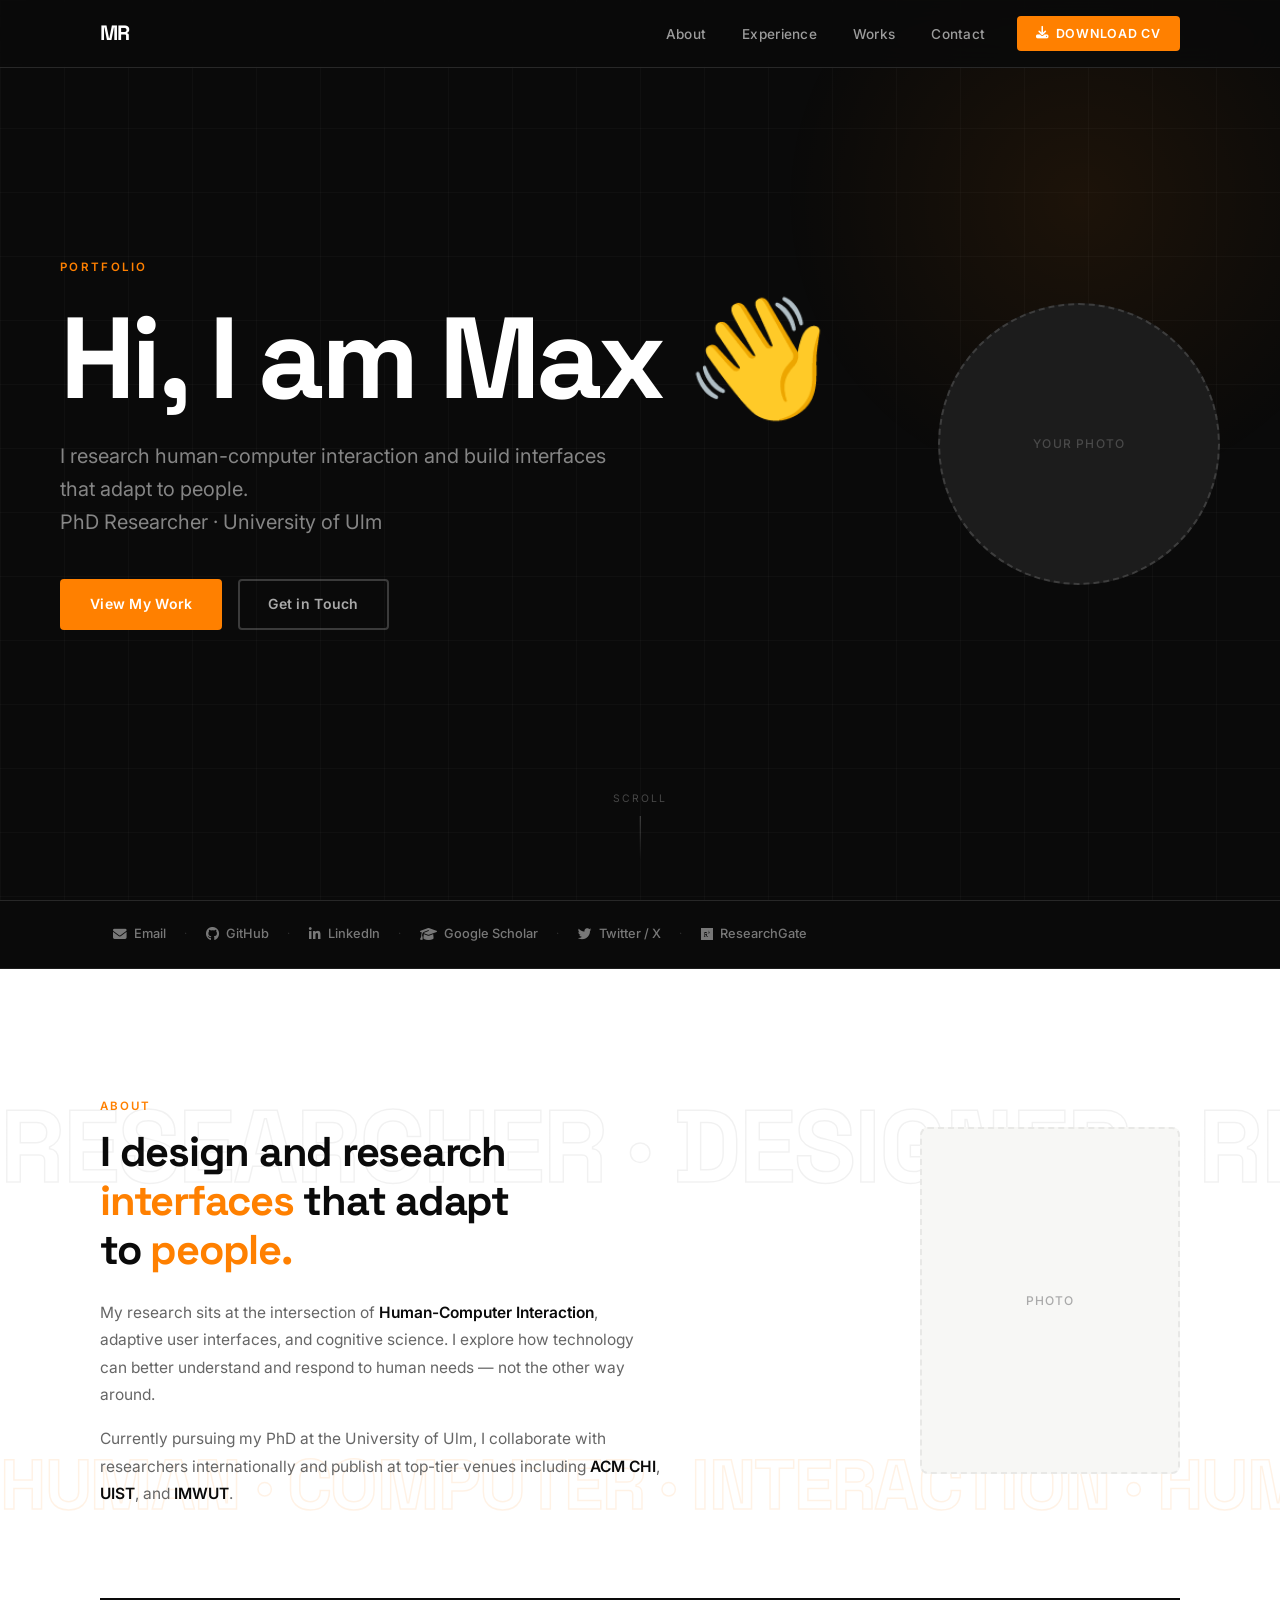
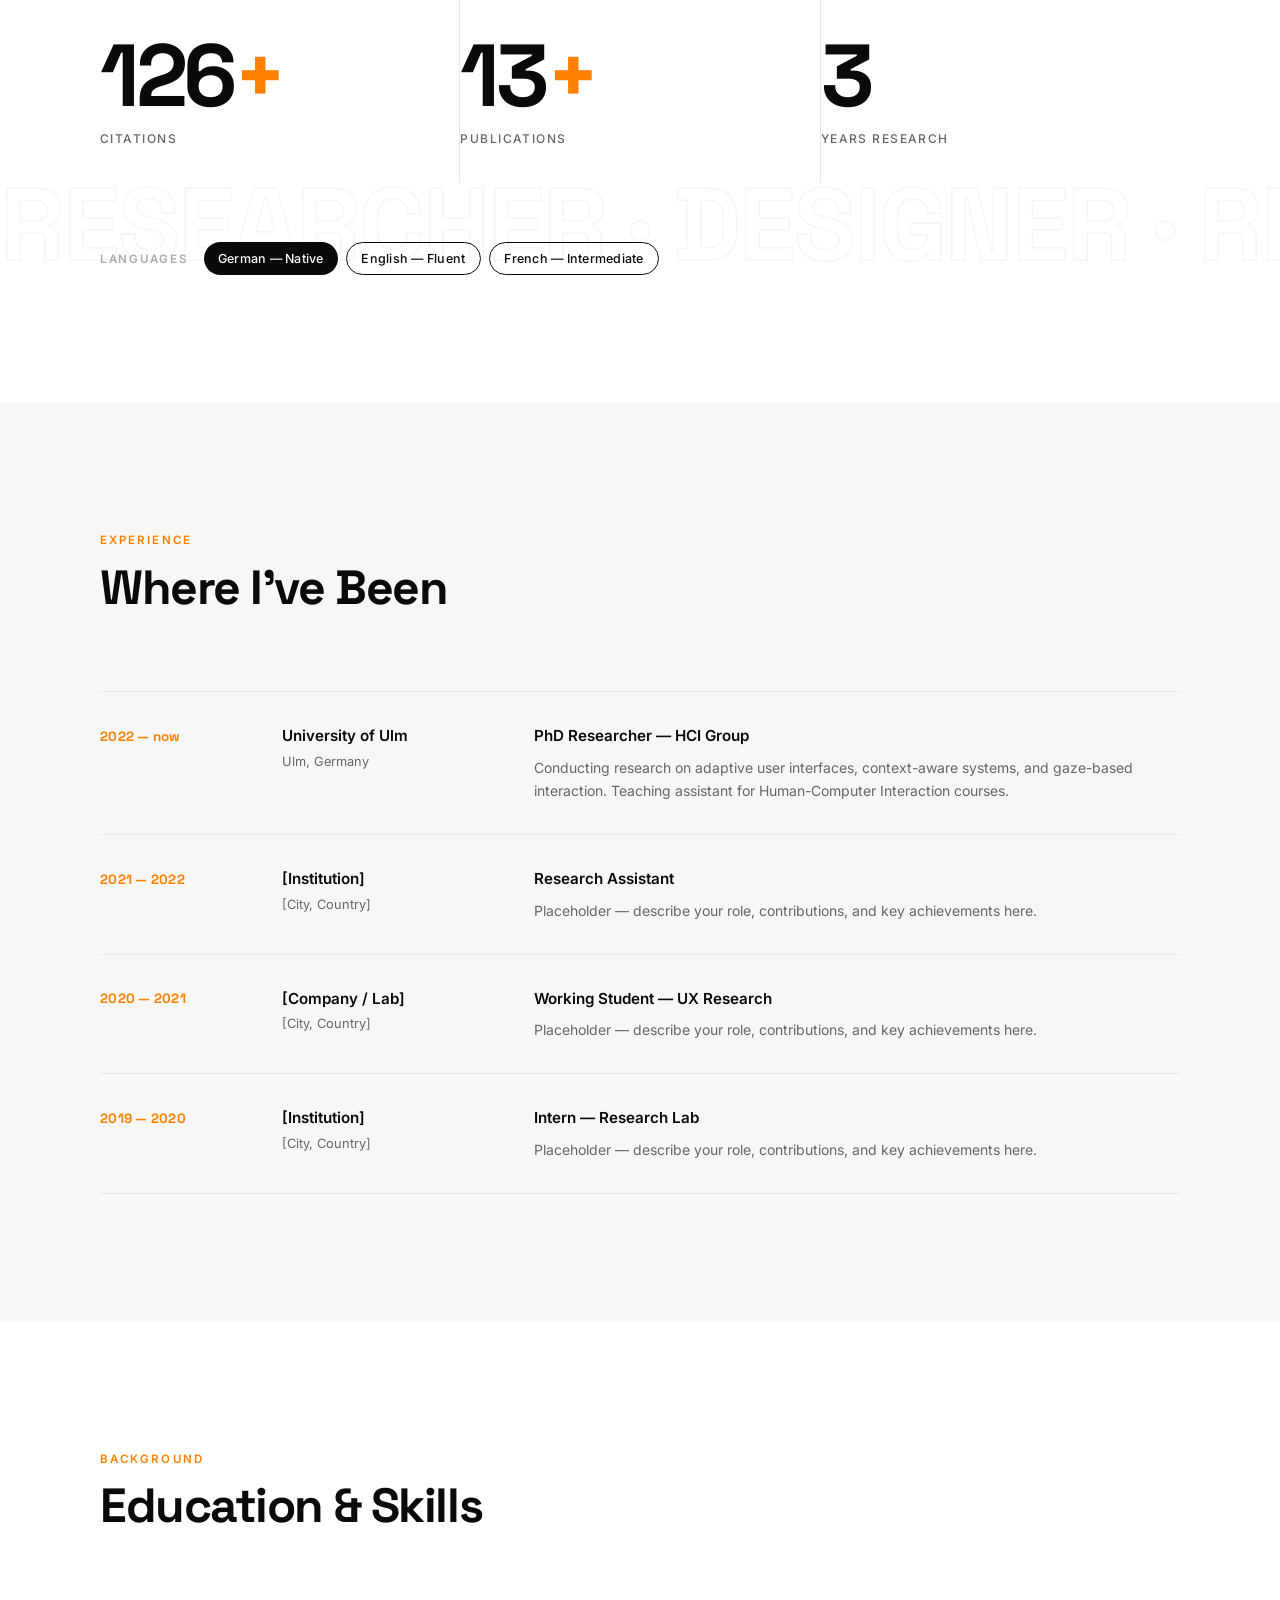
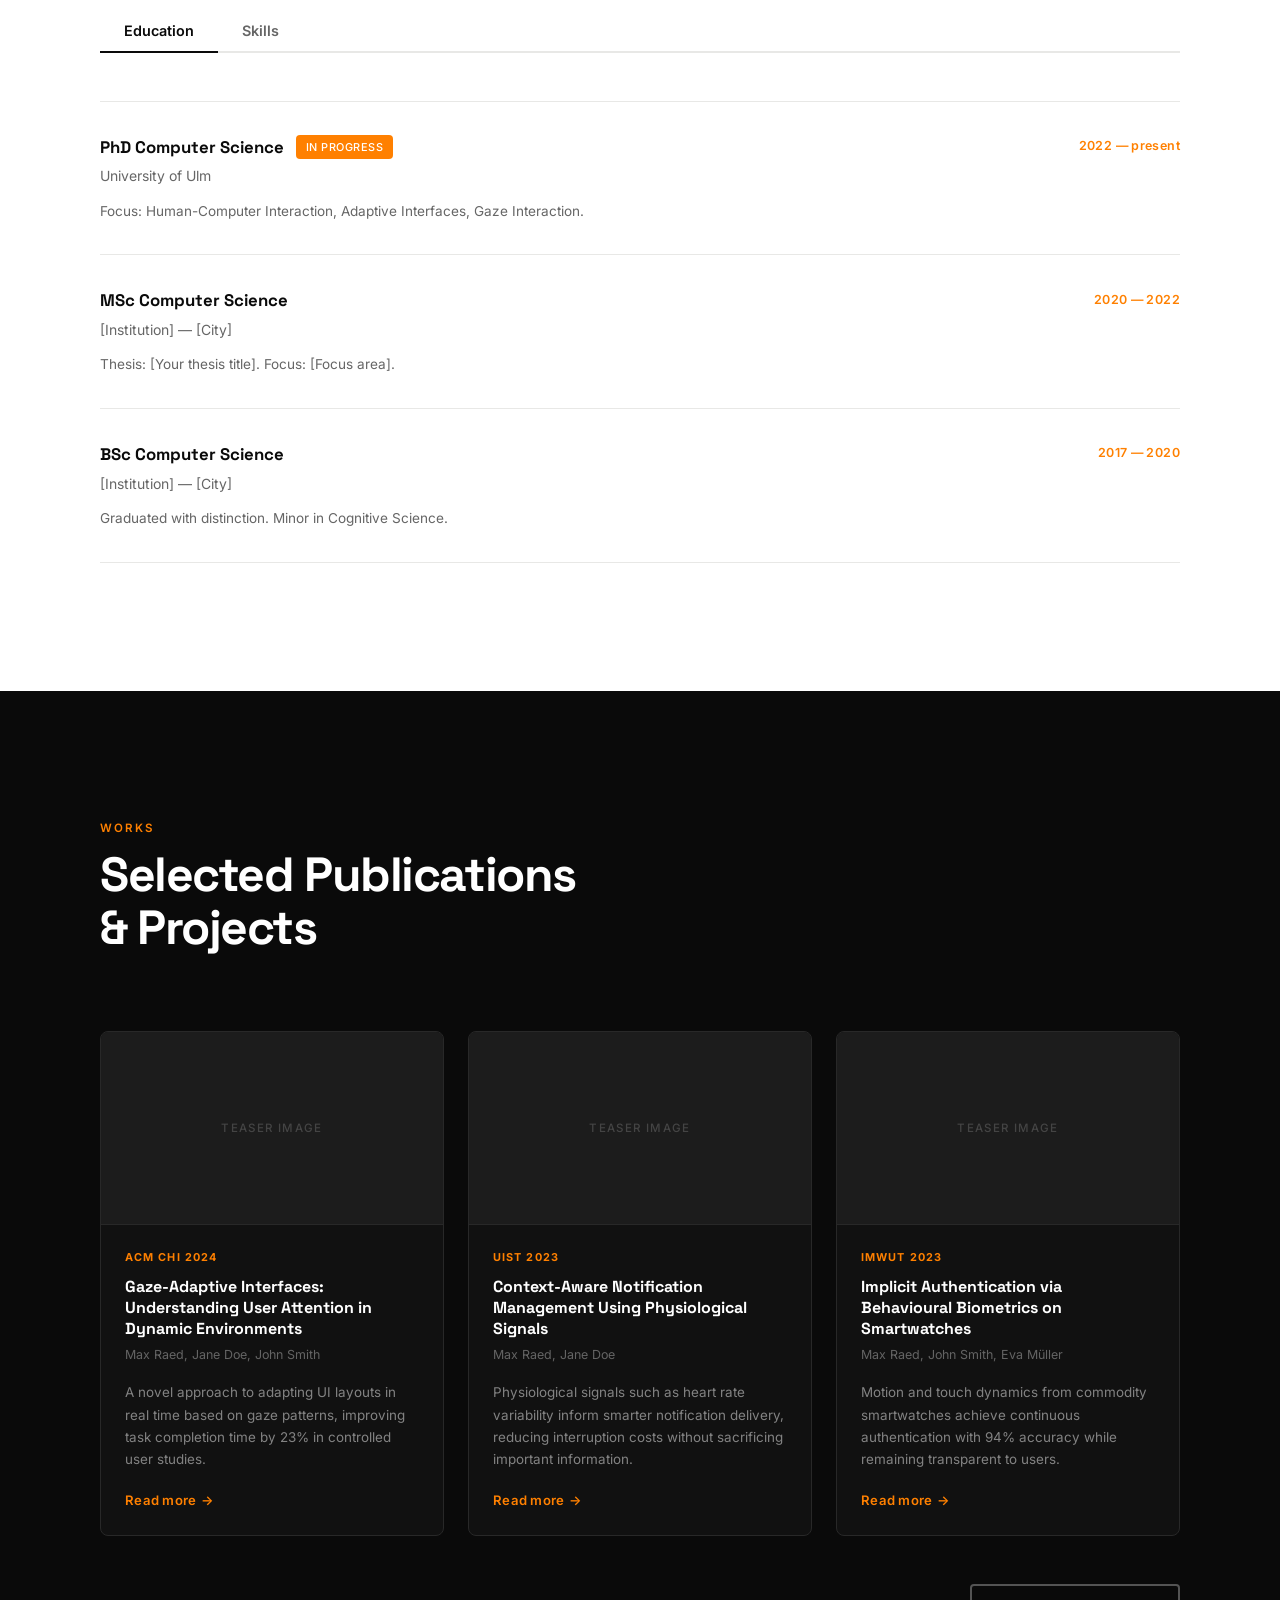
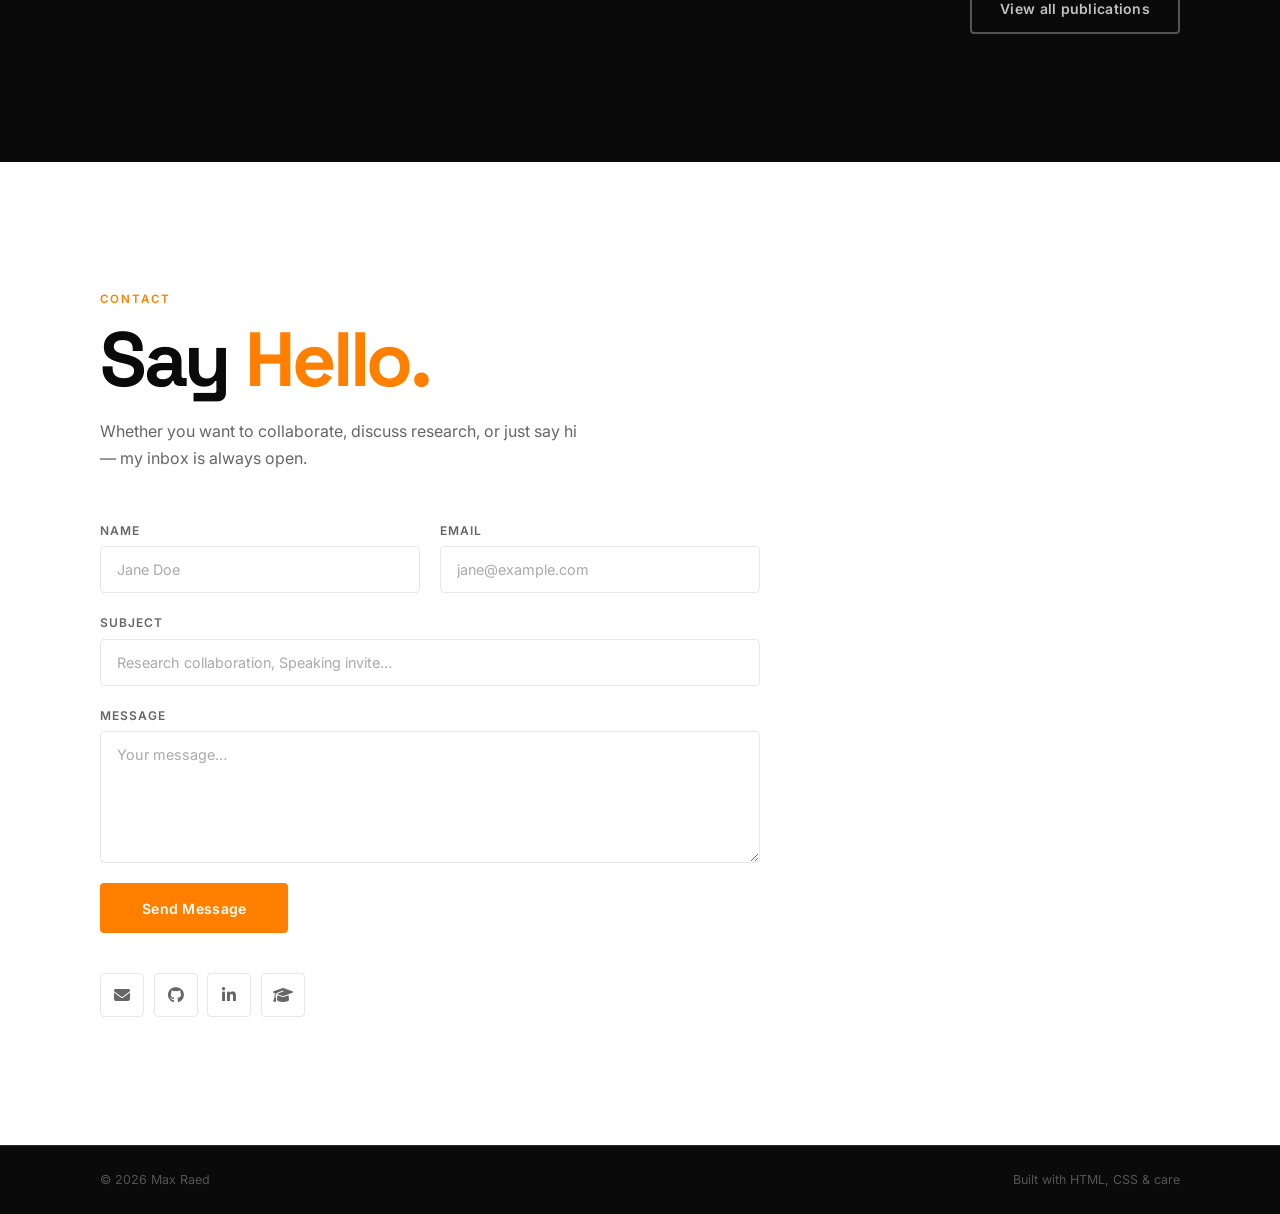
==== index.html @ b7e99b0f "Added images" ====
<!DOCTYPE html>
<html lang="en">
<head>
  <meta charset="UTF-8" />
  <meta name="viewport" content="width=device-width, initial-scale=1.0" />
  <meta name="description" content="Max Raed — HCI Researcher at the University of Ulm. Portfolio of publications, projects, and contact." />
  <title>Max Raed — Researcher</title>

  <link rel="preconnect" href="https://fonts.googleapis.com" />
  <link rel="preconnect" href="https://fonts.gstatic.com" crossorigin />
  <link href="https://fonts.googleapis.com/css2?family=Inter:wght@300;400;500;600&family=Space+Grotesk:wght@400;500;600;700;800&display=swap" rel="stylesheet" />
  <link rel="stylesheet" href="https://cdnjs.cloudflare.com/ajax/libs/font-awesome/6.5.0/css/all.min.css" />
  <link rel="stylesheet" href="assets/css/style.css" />
</head>
<body>

  <!-- ═══════════════════════════ NAV ═══════════════════════════ -->
  <header class="nav-header">
    <nav class="nav-inner">
      <a href="#hero" class="nav-logo">MR</a>
      <ul class="nav-links">
        <li><a href="#about">About</a></li>
        <li><a href="#experience">Experience</a></li>
        <li><a href="#works">Works</a></li>
        <li><a href="#contact">Contact</a></li>
      </ul>
      <a href="cv.pdf" download class="btn-cv">
        <i class="fas fa-download"></i> Download CV
      </a>
      <button class="nav-toggle" aria-label="Toggle navigation" aria-expanded="false">
        <span></span><span></span><span></span>
      </button>
    </nav>
  </header>

  <main>

    <!-- ═══════════════════════════ HERO ══════════════════════════ -->
    <section id="hero" class="section-hero">
      <div class="hero-inner">
        <div class="hero-text">
          <span class="hero-eyebrow">Portfolio</span>
          <h1 class="hero-title">
            Hi, I am Max
            <span class="wave" aria-hidden="true">👋</span>
          </h1>
          <p class="hero-sub">
            I research human-computer interaction and build interfaces that adapt to people.<br>
            PhD Researcher · University of Ulm
          </p>
          <div class="hero-cta">
            <a href="#works" class="btn-primary">View My Work</a>
            <a href="#contact" class="btn-ghost">Get in Touch</a>
          </div>
        </div>

        <div class="hero-photo-wrap">
          <!--
            ADD YOUR PHOTO:
            Replace the div below with:
            <img src="../assets/images/photo.jpg" alt="Max Raed" class="hero-photo" />
            Recommended: square crop, min 600×600 px
          -->
          <div class="hero-photo-placeholder">
            <span>Your Photo</span>
          </div>
        </div>
      </div>
      <div class="scroll-hint" aria-hidden="true">
        <span>Scroll</span>
        <div class="scroll-line"></div>
      </div>
    </section>

    <!-- ══════════════════════ SOCIALS STRIP ══════════════════════ -->
    <div class="socials-strip">
      <div class="strip-inner">
        <a href="mailto:hci.uniulm@gmail.com" class="social-link">
          <i class="fas fa-envelope"></i><span>Email</span>
        </a>
        <span class="strip-sep" aria-hidden="true">·</span>
        <a href="https://github.com/Max-R" target="_blank" rel="noopener" class="social-link">
          <i class="fab fa-github"></i><span>GitHub</span>
        </a>
        <span class="strip-sep" aria-hidden="true">·</span>
        <a href="#" target="_blank" rel="noopener" class="social-link">
          <i class="fab fa-linkedin-in"></i><span>LinkedIn</span>
        </a>
        <span class="strip-sep" aria-hidden="true">·</span>
        <a href="#" target="_blank" rel="noopener" class="social-link">
          <i class="fas fa-graduation-cap"></i><span>Google Scholar</span>
        </a>
        <span class="strip-sep" aria-hidden="true">·</span>
        <a href="#" target="_blank" rel="noopener" class="social-link">
          <i class="fab fa-twitter"></i><span>Twitter / X</span>
        </a>
        <span class="strip-sep" aria-hidden="true">·</span>
        <a href="#" target="_blank" rel="noopener" class="social-link">
          <i class="fab fa-researchgate"></i><span>ResearchGate</span>
        </a>
      </div>
    </div>

    <!-- ══════════════════════════ ABOUT ══════════════════════════ -->
    <section id="about" class="section-about">

      <!-- decorative scrolling text rows (aria-hidden) -->
      <div class="about-typo-bg" aria-hidden="true">
        <div class="typo-row typo-row--1">RESEARCHER&nbsp;·&nbsp;DESIGNER&nbsp;·&nbsp;RESEARCHER&nbsp;·&nbsp;DESIGNER&nbsp;·&nbsp;RESEARCHER&nbsp;·&nbsp;DESIGNER&nbsp;·&nbsp;RESEARCHER&nbsp;·&nbsp;DESIGNER&nbsp;·&nbsp;RESEARCHER&nbsp;·&nbsp;DESIGNER&nbsp;·&nbsp;RESEARCHER&nbsp;·&nbsp;DESIGNER&nbsp;·&nbsp;</div>
        <div class="typo-row typo-row--2">HUMAN&nbsp;·&nbsp;COMPUTER&nbsp;·&nbsp;INTERACTION&nbsp;·&nbsp;HUMAN&nbsp;·&nbsp;COMPUTER&nbsp;·&nbsp;INTERACTION&nbsp;·&nbsp;HUMAN&nbsp;·&nbsp;COMPUTER&nbsp;·&nbsp;INTERACTION&nbsp;·&nbsp;HUMAN&nbsp;·&nbsp;COMPUTER&nbsp;·&nbsp;INTERACTION&nbsp;·&nbsp;</div>
        <div class="typo-row typo-row--3">RESEARCHER&nbsp;·&nbsp;DESIGNER&nbsp;·&nbsp;RESEARCHER&nbsp;·&nbsp;DESIGNER&nbsp;·&nbsp;RESEARCHER&nbsp;·&nbsp;DESIGNER&nbsp;·&nbsp;RESEARCHER&nbsp;·&nbsp;DESIGNER&nbsp;·&nbsp;RESEARCHER&nbsp;·&nbsp;DESIGNER&nbsp;·&nbsp;RESEARCHER&nbsp;·&nbsp;DESIGNER&nbsp;·&nbsp;</div>
      </div>

      <div class="section-inner about-content">
        <div class="section-label">About</div>

        <div class="about-grid">
          <div class="about-text">
            <h2 class="about-headline">
              I design and research<br>
              <em class="accent">interfaces</em> that adapt<br>to <em class="accent">people.</em>
            </h2>
            <p>
              My research sits at the intersection of <strong>Human-Computer Interaction</strong>,
              adaptive user interfaces, and cognitive science. I explore how technology can better
              understand and respond to human needs — not the other way around.
            </p>
            <p>
              Currently pursuing my PhD at the University of Ulm, I collaborate with researchers
              internationally and publish at top-tier venues including
              <strong>ACM CHI</strong>, <strong>UIST</strong>, and <strong>IMWUT</strong>.
            </p>
          </div>
          <div class="about-aside">
            <div class="photo-placeholder">
              <span>Photo</span>
            </div>
          </div>
        </div>

        <!-- ── Stats ── -->
        <div class="stats-row">
          <div class="stat-item">
            <span class="stat-number" data-count="127" data-suffix="+">
              <span class="counter-val">0</span><span class="stat-suffix">+</span>
            </span>
            <span class="stat-label">Citations</span>
          </div>
          <div class="stat-item">
            <span class="stat-number" data-count="14" data-suffix="+">
              <span class="counter-val">0</span><span class="stat-suffix">+</span>
            </span>
            <span class="stat-label">Publications</span>
          </div>
          <div class="stat-item">
            <span class="stat-number" data-count="4">
              <span class="counter-val">0</span>
            </span>
            <span class="stat-label">Years Research</span>
          </div>
        </div>

        <!-- ── Languages ── -->
        <div class="languages-row">
          <span class="lang-label">Languages</span>
          <div class="lang-badges">
            <span class="badge badge--solid">German — Native</span>
            <span class="badge badge--outline">English — Fluent</span>
            <span class="badge badge--outline">French — Intermediate</span>
            <!-- Add more: copy a badge span and adjust text -->
          </div>
        </div>

      </div>
    </section>

    <!-- ══════════════════════ EXPERIENCE ══════════════════════════ -->
    <section id="experience" class="section-experience">
      <div class="section-inner">
        <div class="section-label">Experience</div>
        <h2 class="section-title">Where I've Been</h2>

        <div class="exp-list">

          <div class="exp-item">
            <div class="exp-year">2022 — now</div>
            <div class="exp-place">
              <strong>University of Ulm</strong>
              <span>Ulm, Germany</span>
            </div>
            <div class="exp-desc">
              <span class="exp-role">PhD Researcher — HCI Group</span>
              <p>Conducting research on adaptive user interfaces, context-aware systems, and
                 gaze-based interaction. Teaching assistant for Human-Computer Interaction courses.</p>
            </div>
          </div>

          <div class="exp-item">
            <div class="exp-year">2021 — 2022</div>
            <div class="exp-place">
              <strong>[Institution]</strong>
              <span>[City, Country]</span>
            </div>
            <div class="exp-desc">
              <span class="exp-role">Research Assistant</span>
              <p>Placeholder — describe your role, contributions, and key achievements here.</p>
            </div>
          </div>

          <div class="exp-item">
            <div class="exp-year">2020 — 2021</div>
            <div class="exp-place">
              <strong>[Company / Lab]</strong>
              <span>[City, Country]</span>
            </div>
            <div class="exp-desc">
              <span class="exp-role">Working Student — UX Research</span>
              <p>Placeholder — describe your role, contributions, and key achievements here.</p>
            </div>
          </div>

          <div class="exp-item">
            <div class="exp-year">2019 — 2020</div>
            <div class="exp-place">
              <strong>[Institution]</strong>
              <span>[City, Country]</span>
            </div>
            <div class="exp-desc">
              <span class="exp-role">Intern — Research Lab</span>
              <p>Placeholder — describe your role, contributions, and key achievements here.</p>
            </div>
          </div>

        </div>
      </div>
    </section>

    <!-- ══════════════════ EDUCATION & SKILLS ══════════════════════ -->
    <section id="education" class="section-edu-skills">
      <div class="section-inner">
        <div class="section-label">Background</div>
        <h2 class="section-title">Education &amp; Skills</h2>

        <div class="tabs">
          <button class="tab-btn active" data-tab="tab-education">Education</button>
          <button class="tab-btn" data-tab="tab-skills">Skills</button>
        </div>

        <!-- Education panel -->
        <div class="tab-panel active" id="tab-education">
          <div class="edu-list">

            <div class="edu-item">
              <div class="edu-degree">
                <span class="edu-title">PhD Computer Science</span>
                <span class="badge badge--accent">In Progress</span>
              </div>
              <div class="edu-inst">University of Ulm</div>
              <div class="edu-year">2022 — present</div>
              <p class="edu-desc">Focus: Human-Computer Interaction, Adaptive Interfaces, Gaze Interaction.</p>
            </div>

            <div class="edu-item">
              <div class="edu-degree">
                <span class="edu-title">MSc Computer Science</span>
              </div>
              <div class="edu-inst">[Institution] — [City]</div>
              <div class="edu-year">2020 — 2022</div>
              <p class="edu-desc">Thesis: [Your thesis title]. Focus: [Focus area].</p>
            </div>

            <div class="edu-item">
              <div class="edu-degree">
                <span class="edu-title">BSc Computer Science</span>
              </div>
              <div class="edu-inst">[Institution] — [City]</div>
              <div class="edu-year">2017 — 2020</div>
              <p class="edu-desc">Graduated with distinction. Minor in Cognitive Science.</p>
            </div>

          </div>
        </div>

        <!-- Skills panel -->
        <div class="tab-panel" id="tab-skills">
          <div class="skills-grid">

            <div class="skill-group">
              <h4 class="skill-group-title">Research Methods</h4>
              <div class="skill-tags">
                <span class="skill-tag">User Studies</span>
                <span class="skill-tag">Eye Tracking</span>
                <span class="skill-tag">Think-Aloud</span>
                <span class="skill-tag">Formative Studies</span>
                <span class="skill-tag">Statistical Analysis</span>
                <span class="skill-tag">Prototyping</span>
              </div>
            </div>

            <div class="skill-group">
              <h4 class="skill-group-title">Programming</h4>
              <div class="skill-tags">
                <span class="skill-tag">Python</span>
                <span class="skill-tag">JavaScript</span>
                <span class="skill-tag">R</span>
                <span class="skill-tag">Swift</span>
                <span class="skill-tag">LaTeX</span>
                <span class="skill-tag">HTML / CSS</span>
              </div>
            </div>

            <div class="skill-group">
              <h4 class="skill-group-title">Design</h4>
              <div class="skill-tags">
                <span class="skill-tag">Figma</span>
                <span class="skill-tag">Adobe Illustrator</span>
                <span class="skill-tag">Wireframing</span>
                <span class="skill-tag">Design Systems</span>
              </div>
            </div>

            <div class="skill-group">
              <h4 class="skill-group-title">Tools</h4>
              <div class="skill-tags">
                <span class="skill-tag">git</span>
                <span class="skill-tag">SPSS</span>
                <span class="skill-tag">Overleaf</span>
                <span class="skill-tag">Tobii Studio</span>
                <span class="skill-tag">VS Code</span>
              </div>
            </div>

          </div>
        </div>

      </div>
    </section>

    <!-- ════════════════════════ WORKS ════════════════════════════ -->
    <!--
      HOW TO ADD A NEW PAPER / PROJECT:
        1. Copy works/template.html  →  works/your-paper-slug.html
        2. Fill in all the [placeholder] fields in the new file
        3. Copy the <article class="work-card"> block below
        4. Update href, work-tag, work-title, work-subtitle, work-excerpt
        5. Replace the image placeholder with a real <img> when ready
    -->
    <section id="works" class="section-works">
      <div class="section-inner">
        <div class="section-label section-label--light">Works</div>
        <h2 class="section-title section-title--light">
          Selected Publications<br>&amp; Projects
        </h2>

        <div class="works-grid">

          <!-- ── Work card 1 ── -->
          <article class="work-card">
            <a href="works/example-paper.html" class="work-img-wrap" tabindex="-1" aria-hidden="true">
              <div class="work-img-placeholder">Teaser Image</div>
            </a>
            <div class="work-card-body">
              <span class="work-tag">ACM CHI 2024</span>
              <h3 class="work-title">
                <a href="works/example-paper.html">Gaze-Adaptive Interfaces: Understanding User Attention in Dynamic Environments</a>
              </h3>
              <h4 class="work-subtitle">Max Raed, Jane Doe, John Smith</h4>
              <p class="work-excerpt">
                A novel approach to adapting UI layouts in real time based on gaze patterns,
                improving task completion time by 23% in controlled user studies.
              </p>
              <a href="works/example-paper.html" class="work-read-more">Read more <span aria-hidden="true">→</span></a>
            </div>
          </article>

          <!-- ── Work card 2 ── -->
          <article class="work-card">
            <a href="#" class="work-img-wrap" tabindex="-1" aria-hidden="true">
              <div class="work-img-placeholder">Teaser Image</div>
            </a>
            <div class="work-card-body">
              <span class="work-tag">UIST 2023</span>
              <h3 class="work-title">
                <a href="#">Context-Aware Notification Management Using Physiological Signals</a>
              </h3>
              <h4 class="work-subtitle">Max Raed, Jane Doe</h4>
              <p class="work-excerpt">
                Physiological signals such as heart rate variability inform smarter notification
                delivery, reducing interruption costs without sacrificing important information.
              </p>
              <a href="#" class="work-read-more">Read more <span aria-hidden="true">→</span></a>
            </div>
          </article>

          <!-- ── Work card 3 ── -->
          <article class="work-card">
            <a href="#" class="work-img-wrap" tabindex="-1" aria-hidden="true">
              <div class="work-img-placeholder">Teaser Image</div>
            </a>
            <div class="work-card-body">
              <span class="work-tag">IMWUT 2023</span>
              <h3 class="work-title">
                <a href="#">Implicit Authentication via Behavioural Biometrics on Smartwatches</a>
              </h3>
              <h4 class="work-subtitle">Max Raed, John Smith, Eva Müller</h4>
              <p class="work-excerpt">
                Motion and touch dynamics from commodity smartwatches achieve continuous
                authentication with 94% accuracy while remaining transparent to users.
              </p>
              <a href="#" class="work-read-more">Read more <span aria-hidden="true">→</span></a>
            </div>
          </article>

        </div>

        <div class="works-footer">
          <a href="#" class="btn-ghost btn-ghost--light">View all publications</a>
        </div>
      </div>
    </section>

    <!-- ════════════════════════ CONTACT ══════════════════════════ -->
    <section id="contact" class="section-contact">
      <div class="section-inner">
        <div class="section-label">Contact</div>
        <h2 class="section-title contact-title">
          Say <em class="accent">Hello.</em>
        </h2>
        <p class="contact-intro">
          Whether you want to collaborate, discuss research, or just say hi —
          my inbox is always open.
        </p>

        <!--
          FORMSPREE SETUP (free, works with GitHub Pages):
            1. Go to https://formspree.io and sign up for free
            2. Click "New Form" and enter your email: hci.uniulm@gmail.com
            3. Copy your form ID (looks like: xpzgkwqr)
            4. Replace YOUR_FORM_ID below with your actual ID
        -->
        <form
          class="contact-form"
          action="https://formspree.io/f/YOUR_FORM_ID"
          method="POST"
        >
          <div class="form-row form-row--2">
            <div class="form-group">
              <label for="name">Name</label>
              <input type="text" id="name" name="name" placeholder="Jane Doe" required />
            </div>
            <div class="form-group">
              <label for="email">Email</label>
              <input type="email" id="email" name="email" placeholder="jane@example.com" required />
            </div>
          </div>
          <div class="form-group">
            <label for="subject">Subject</label>
            <input type="text" id="subject" name="subject" placeholder="Research collaboration, Speaking invite…" required />
          </div>
          <div class="form-group">
            <label for="message">Message</label>
            <textarea id="message" name="message" rows="6" placeholder="Your message…" required></textarea>
          </div>
          <button type="submit" class="btn-primary btn-submit">Send Message</button>
          <div class="form-success" id="form-success" hidden>
            ✓ Message sent — I'll get back to you soon!
          </div>
        </form>

        <div class="contact-socials">
          <a href="mailto:hci.uniulm@gmail.com" class="contact-social-link" title="Email">
            <i class="fas fa-envelope"></i>
          </a>
          <a href="https://github.com/Max-R" target="_blank" rel="noopener" class="contact-social-link" title="GitHub">
            <i class="fab fa-github"></i>
          </a>
          <a href="#" target="_blank" rel="noopener" class="contact-social-link" title="LinkedIn">
            <i class="fab fa-linkedin-in"></i>
          </a>
          <a href="#" target="_blank" rel="noopener" class="contact-social-link" title="Google Scholar">
            <i class="fas fa-graduation-cap"></i>
          </a>
        </div>

      </div>
    </section>

  </main>

  <footer class="site-footer">
    <div class="footer-inner">
      <span>© 2026 Max Raed</span>
      <span>Built with HTML, CSS &amp; care</span>
    </div>
  </footer>

  <script src="assets/js/main.js"></script>
</body>
</html>
---- assets/css/style.css ----
/* ═══════════════════════════════════════════════════════
   PORTFOLIO — MAX RAED
   ═══════════════════════════════════════════════════════ */

/* ── Custom Properties ── */
:root {
  --bg:          #FFFFFF;
  --bg-alt:      #F7F7F5;
  --bg-dark:     #0A0A0A;
  --text:        #0A0A0A;
  --text-muted:  #666666;
  --text-light:  #AAAAAA;
  --accent:      #FF8000;
  --accent-dark: #CC6600;
  --border:      #E8E8E6;
  --border-dark: #282828;

  --font-display: 'Space Grotesk', sans-serif;
  --font-body:    'Inter', sans-serif;

  --nav-h:        68px;
  --section-pad:  clamp(80px, 10vw, 140px);
  --inner-max:    1200px;
  --inner-pad:    clamp(20px, 5vw, 60px);
  --radius:       4px;
  --trans:        0.22s ease;
}

/* ── Reset ── */
*, *::before, *::after { box-sizing: border-box; margin: 0; padding: 0; }
html  { scroll-behavior: smooth; font-size: 16px; }
body  { font-family: var(--font-body); color: var(--text); background: var(--bg); line-height: 1.6; overflow-x: hidden; }
a     { color: inherit; text-decoration: none; }
img   { display: block; max-width: 100%; }
ul    { list-style: none; }
em    { font-style: italic; }
strong { font-weight: 600; }

/* ── Typography Utilities ── */
.accent { color: var(--accent); font-style: normal; }

.section-label {
  font-size: 0.72rem;
  font-weight: 600;
  letter-spacing: 0.18em;
  text-transform: uppercase;
  color: var(--accent);
  margin-bottom: 0.75rem;
}
.section-label--light { color: var(--accent); }

.section-title {
  font-family: var(--font-display);
  font-size: clamp(2rem, 4vw, 3rem);
  font-weight: 700;
  line-height: 1.1;
  letter-spacing: -0.03em;
  margin-bottom: clamp(40px, 6vw, 80px);
}
.section-title--light { color: #fff; }

.section-inner {
  max-width: var(--inner-max);
  margin: 0 auto;
  padding: 0 var(--inner-pad);
}

/* ── Buttons ── */
.btn-primary {
  display: inline-flex; align-items: center; gap: 0.45rem;
  padding: 0.75rem 1.75rem;
  background: var(--accent); color: #fff;
  font-family: var(--font-body); font-weight: 600; font-size: 0.875rem; letter-spacing: 0.02em;
  border: 2px solid var(--accent); border-radius: var(--radius);
  cursor: pointer; transition: background var(--trans), transform var(--trans);
}
.btn-primary:hover { background: var(--accent-dark); border-color: var(--accent-dark); transform: translateY(-1px); }

.btn-ghost {
  display: inline-flex; align-items: center; gap: 0.45rem;
  padding: 0.75rem 1.75rem;
  background: transparent; color: var(--text);
  font-family: var(--font-body); font-weight: 600; font-size: 0.875rem; letter-spacing: 0.02em;
  border: 2px solid var(--text); border-radius: var(--radius);
  cursor: pointer; transition: background var(--trans), color var(--trans), transform var(--trans);
}
.btn-ghost:hover { background: var(--text); color: var(--bg); transform: translateY(-1px); }

.btn-ghost--light { color: rgba(255,255,255,0.75); border-color: rgba(255,255,255,0.3); }
.btn-ghost--light:hover { background: rgba(255,255,255,0.1); color: #fff; border-color: #fff; }

.btn-cv {
  display: inline-flex; align-items: center; gap: 0.4rem;
  padding: 0.5rem 1.2rem;
  background: var(--accent); color: #fff;
  font-weight: 600; font-size: 0.78rem; letter-spacing: 0.06em; text-transform: uppercase;
  border-radius: var(--radius);
  transition: background var(--trans), transform var(--trans);
  white-space: nowrap;
}
.btn-cv:hover { background: var(--accent-dark); transform: translateY(-1px); }

/* ── Nav ── */
.nav-header {
  position: fixed; top: 0; left: 0; right: 0; z-index: 100;
  height: var(--nav-h);
  background: rgba(10,10,10,0.92);
  backdrop-filter: blur(14px);
  -webkit-backdrop-filter: blur(14px);
  border-bottom: 1px solid var(--border-dark);
}

.nav-inner {
  max-width: var(--inner-max); margin: 0 auto;
  padding: 0 var(--inner-pad); height: 100%;
  display: flex; align-items: center; gap: 2rem;
}

.nav-logo {
  font-family: var(--font-display); font-weight: 800; font-size: 1.3rem;
  color: #fff; letter-spacing: -0.04em; margin-right: auto;
  transition: color var(--trans);
}
.nav-logo:hover { color: var(--accent); }

.nav-links { display: flex; align-items: center; gap: 2.25rem; }

.nav-links a {
  color: rgba(255,255,255,0.6);
  font-size: 0.85rem; font-weight: 500; letter-spacing: 0.02em;
  position: relative; transition: color var(--trans);
}
.nav-links a::after {
  content: ''; position: absolute; bottom: -4px; left: 0;
  width: 0; height: 2px; background: var(--accent);
  transition: width var(--trans);
}
.nav-links a:hover, .nav-links a.active { color: #fff; }
.nav-links a:hover::after, .nav-links a.active::after { width: 100%; }

.nav-toggle {
  display: none; flex-direction: column; gap: 5px;
  background: none; border: none; cursor: pointer; padding: 4px;
}
.nav-toggle span {
  display: block; width: 24px; height: 2px;
  background: #fff; border-radius: 2px;
  transition: transform var(--trans), opacity var(--trans);
}
.nav-toggle.open span:nth-child(1) { transform: translateY(7px) rotate(45deg); }
.nav-toggle.open span:nth-child(2) { opacity: 0; }
.nav-toggle.open span:nth-child(3) { transform: translateY(-7px) rotate(-45deg); }

/* ── HERO ── */
.section-hero {
  min-height: 100vh;
  background: var(--bg-dark);
  display: flex; flex-direction: column; justify-content: center;
  padding: var(--nav-h) var(--inner-pad) 80px;
  position: relative; overflow: hidden;
}
.section-hero::before {
  content: ''; position: absolute; inset: 0;
  background-image:
    linear-gradient(rgba(255,255,255,0.025) 1px, transparent 1px),
    linear-gradient(90deg, rgba(255,255,255,0.025) 1px, transparent 1px);
  background-size: 64px 64px;
  pointer-events: none;
}
/* orange glow blob */
.section-hero::after {
  content: ''; position: absolute;
  width: 600px; height: 600px;
  background: radial-gradient(circle, rgba(255,128,0,0.08) 0%, transparent 70%);
  top: -100px; right: -100px;
  pointer-events: none;
}

.hero-inner {
  max-width: var(--inner-max); width: 100%;
  margin: 0 auto; position: relative; z-index: 1;
  display: grid;
  grid-template-columns: 1fr auto;
  gap: clamp(40px, 6vw, 100px);
  align-items: center;
}

.hero-text { display: flex; flex-direction: column; }

/* Hero photo */
.hero-photo-wrap {
  display: flex; align-items: center; justify-content: center;
  flex-shrink: 0;
}

.hero-photo-placeholder,
.hero-photo {
  width: clamp(200px, 22vw, 340px);
  aspect-ratio: 1 / 1;
  border-radius: 50%;
  object-fit: cover;
}

.hero-photo-placeholder {
  background: #1c1c1c;
  border: 2px dashed rgba(255,255,255,0.15);
  display: flex; align-items: center; justify-content: center;
  color: rgba(255,255,255,0.2);
  font-size: 0.75rem; font-weight: 500; letter-spacing: 0.1em; text-transform: uppercase;
}

.hero-photo {
  box-shadow: 0 0 0 4px rgba(255,128,0,0.35), 0 24px 60px rgba(0,0,0,0.5);
}

.hero-eyebrow {
  display: inline-block;
  font-size: 0.72rem; font-weight: 600; letter-spacing: 0.2em; text-transform: uppercase;
  color: var(--accent); margin-bottom: 1.5rem;
}

.hero-title {
  font-family: var(--font-display);
  font-size: clamp(3.5rem, 9vw, 8rem);
  font-weight: 800; line-height: 1; letter-spacing: -0.04em;
  color: #fff; margin-bottom: 1.5rem;
}

.wave {
  display: inline-block;
  animation: wave-anim 2.5s ease-in-out infinite;
  transform-origin: 70% 70%;
  cursor: default;
}
@keyframes wave-anim {
  0%, 100% { transform: rotate(0deg); }
  10%  { transform: rotate(15deg); }
  20%  { transform: rotate(-8deg); }
  30%  { transform: rotate(15deg); }
  40%  { transform: rotate(-4deg); }
  50%  { transform: rotate(10deg); }
  60%  { transform: rotate(0deg); }
}

.hero-sub {
  font-size: clamp(1rem, 2.5vw, 1.25rem);
  color: rgba(255,255,255,0.5);
  line-height: 1.65; max-width: 560px; margin-bottom: 2.5rem;
}

.hero-cta { display: flex; flex-wrap: wrap; gap: 1rem; }
.hero-cta .btn-ghost {
  color: rgba(255,255,255,0.65);
  border-color: rgba(255,255,255,0.2);
}
.hero-cta .btn-ghost:hover {
  background: rgba(255,255,255,0.07);
  color: #fff; border-color: rgba(255,255,255,0.55);
}

.scroll-hint {
  position: absolute; bottom: 2.5rem; left: 50%;
  transform: translateX(-50%);
  display: flex; flex-direction: column; align-items: center; gap: 0.5rem;
  color: rgba(255,255,255,0.25);
  font-size: 0.65rem; letter-spacing: 0.2em; text-transform: uppercase;
  animation: fadeInUp 1s ease 1.2s both;
}
.scroll-line {
  width: 1px; height: 44px;
  background: linear-gradient(to bottom, rgba(255,255,255,0.25), transparent);
  animation: scrollPulse 2s ease-in-out infinite;
}
@keyframes scrollPulse {
  0%, 100% { opacity: 0.3; }
  50%       { opacity: 1; }
}
@keyframes fadeInUp {
  from { opacity: 0; transform: translateX(-50%) translateY(12px); }
  to   { opacity: 1; transform: translateX(-50%) translateY(0); }
}

/* ── SOCIALS STRIP ── */
.socials-strip {
  background: var(--bg-dark);
  border-top: 1px solid var(--border-dark);
  border-bottom: 1px solid #1e1e1e;
}
.strip-inner {
  max-width: var(--inner-max); margin: 0 auto;
  padding: 1.1rem var(--inner-pad);
  display: flex; flex-wrap: wrap; align-items: center; gap: 0.25rem;
}
.social-link {
  display: flex; align-items: center; gap: 0.45rem;
  color: rgba(255,255,255,0.45);
  font-size: 0.8rem; font-weight: 500;
  padding: 0.35rem 0.8rem; border-radius: var(--radius);
  transition: color var(--trans), background var(--trans);
}
.social-link:hover { color: var(--accent); background: rgba(255,128,0,0.08); }
.social-link i { font-size: 0.85rem; }
.strip-sep {
  color: rgba(255,255,255,0.15);
  font-size: 0.7rem; padding: 0 0.1rem;
  user-select: none;
}

/* ── ABOUT ── */
.section-about {
  padding: var(--section-pad) 0;
  background: var(--bg);
  position: relative; overflow: hidden;
}

.about-typo-bg {
  position: absolute; inset: 0;
  display: flex; flex-direction: column; justify-content: space-around;
  pointer-events: none; user-select: none; overflow: hidden;
}
.typo-row {
  white-space: nowrap;
  font-family: var(--font-display); font-weight: 800;
  font-size: clamp(52px, 8vw, 108px);
  letter-spacing: -0.02em; line-height: 1.1;
  will-change: transform;
}
.typo-row--1 {
  color: transparent;
  -webkit-text-stroke: 1.5px rgba(0,0,0,0.055);
  animation: slide-left 40s linear infinite;
}
.typo-row--2 {
  color: transparent;
  -webkit-text-stroke: 1.5px rgba(255,128,0,0.1);
  font-size: clamp(36px, 5.5vw, 76px);
  animation: slide-right 34s linear infinite;
}
.typo-row--3 {
  color: transparent;
  -webkit-text-stroke: 1.5px rgba(0,0,0,0.04);
  animation: slide-left 50s linear infinite;
}
@keyframes slide-left  { from { transform: translateX(0); } to { transform: translateX(-50%); } }
@keyframes slide-right { from { transform: translateX(-50%); } to { transform: translateX(0); } }

.about-content { position: relative; z-index: 1; }

.about-grid {
  display: grid; grid-template-columns: 1fr 260px;
  gap: clamp(40px, 6vw, 80px); align-items: start;
  margin-bottom: clamp(50px, 8vw, 90px);
}

.about-headline {
  font-family: var(--font-display);
  font-size: clamp(1.7rem, 3.5vw, 2.6rem);
  font-weight: 700; line-height: 1.18; letter-spacing: -0.03em;
  margin-bottom: 1.5rem;
}

.about-text p {
  color: var(--text-muted); font-size: 0.97rem; line-height: 1.78;
  max-width: 560px; margin-bottom: 1rem;
}
.about-text p:last-child { margin-bottom: 0; }
.about-text strong { color: var(--text); }

.photo-placeholder {
  aspect-ratio: 3/4;
  background: var(--bg-alt);
  border: 2px dashed var(--border);
  border-radius: 8px;
  display: flex; align-items: center; justify-content: center;
  color: var(--text-light);
  font-size: 0.75rem; font-weight: 500; letter-spacing: 0.1em; text-transform: uppercase;
}

/* Stats */
.stats-row {
  display: flex; flex-wrap: wrap;
  border-top: 2px solid var(--text);
  margin-bottom: clamp(40px, 6vw, 60px);
}
.stat-item {
  flex: 1; min-width: 130px;
  padding: clamp(20px, 4vw, 32px) clamp(16px, 3vw, 32px) clamp(20px, 4vw, 32px) 0;
  border-right: 1px solid var(--border);
}
.stat-item:last-child { border-right: none; }

.stat-number {
  display: block;
  font-family: var(--font-display);
  font-size: clamp(3rem, 7vw, 5.5rem);
  font-weight: 800; letter-spacing: -0.05em; line-height: 1;
  color: var(--text); margin-bottom: 0.3rem;
}
.stat-suffix { color: var(--accent); }
.stat-label {
  font-size: 0.75rem; font-weight: 500;
  letter-spacing: 0.12em; text-transform: uppercase; color: var(--text-muted);
}

/* Languages */
.languages-row {
  display: flex; align-items: center; flex-wrap: wrap; gap: 0.75rem 1rem;
}
.lang-label {
  font-size: 0.72rem; font-weight: 600;
  letter-spacing: 0.15em; text-transform: uppercase; color: var(--text-light);
}
.lang-badges { display: flex; flex-wrap: wrap; gap: 0.5rem; }

.badge {
  display: inline-flex; align-items: center;
  padding: 0.35rem 0.9rem; border-radius: 999px;
  font-size: 0.78rem; font-weight: 500; letter-spacing: 0.02em;
}
.badge--solid   { background: var(--text); color: var(--bg); }
.badge--outline { background: transparent; color: var(--text); border: 1.5px solid var(--text); }
.badge--ghost   { background: transparent; color: var(--text-light); border: 1.5px dashed var(--border); }
.badge--accent  {
  background: var(--accent); color: #fff;
  font-size: 0.68rem; padding: 0.2rem 0.6rem;
  border-radius: var(--radius); letter-spacing: 0.05em; text-transform: uppercase;
}

/* ── EXPERIENCE ── */
.section-experience {
  padding: var(--section-pad) 0;
  background: var(--bg-alt);
}

.exp-list { display: flex; flex-direction: column; }

.exp-item {
  display: grid;
  grid-template-columns: 150px 220px 1fr;
  gap: 1.5rem 2rem;
  align-items: start;
  padding: 2rem 0;
  border-top: 1px solid var(--border);
  transition: background var(--trans);
}
.exp-item:last-child { border-bottom: 1px solid var(--border); }

.exp-year {
  font-family: var(--font-display);
  font-size: 0.84rem; font-weight: 700;
  color: var(--accent); letter-spacing: 0.02em; padding-top: 0.1rem;
}

.exp-place { display: flex; flex-direction: column; gap: 0.2rem; }
.exp-place strong { font-size: 0.95rem; font-weight: 600; color: var(--text); }
.exp-place span   { font-size: 0.8rem; color: var(--text-muted); }

.exp-desc { display: flex; flex-direction: column; gap: 0.45rem; }
.exp-role { font-weight: 600; font-size: 0.95rem; color: var(--text); }
.exp-desc p { font-size: 0.875rem; color: var(--text-muted); line-height: 1.65; }

/* ── EDUCATION & SKILLS ── */
.section-edu-skills {
  padding: var(--section-pad) 0;
  background: var(--bg);
}

.tabs {
  display: flex; border-bottom: 2px solid var(--border);
  margin-bottom: 3rem;
}
.tab-btn {
  padding: 0.75rem 1.5rem;
  background: none; border: none; border-bottom: 2px solid transparent; margin-bottom: -2px;
  font-family: var(--font-body); font-size: 0.9rem; font-weight: 600;
  color: var(--text-muted); cursor: pointer;
  transition: color var(--trans), border-color var(--trans);
}
.tab-btn:hover { color: var(--text); }
.tab-btn.active { color: var(--text); border-bottom-color: var(--text); }

.tab-panel { display: none; }
.tab-panel.active { display: block; }

/* Education */
.edu-list { display: flex; flex-direction: column; }
.edu-item {
  padding: 2rem 0; border-top: 1px solid var(--border);
  display: grid;
  grid-template-columns: 1fr auto;
  grid-template-areas:
    "degree year"
    "inst   year"
    "desc   desc";
  gap: 0.3rem 2rem; align-items: start;
}
.edu-item:last-child { border-bottom: 1px solid var(--border); }

.edu-degree { grid-area: degree; display: flex; align-items: center; gap: 0.75rem; }
.edu-title {
  font-family: var(--font-display); font-size: 1.05rem; font-weight: 700; color: var(--text);
}
.edu-inst { grid-area: inst; font-size: 0.875rem; color: var(--text-muted); }
.edu-year {
  grid-area: year;
  font-size: 0.78rem; font-weight: 600; color: var(--accent);
  white-space: nowrap; text-align: right; letter-spacing: 0.03em;
  padding-top: 0.15rem;
}
.edu-desc { grid-area: desc; font-size: 0.85rem; color: var(--text-muted); margin-top: 0.5rem; line-height: 1.6; }

/* Skills */
.skills-grid {
  display: grid; grid-template-columns: repeat(auto-fill, minmax(210px, 1fr)); gap: 2.5rem;
}
.skill-group-title {
  font-family: var(--font-display);
  font-size: 0.72rem; font-weight: 700;
  letter-spacing: 0.14em; text-transform: uppercase;
  color: var(--text-muted); margin-bottom: 0.9rem;
}
.skill-tags { display: flex; flex-wrap: wrap; gap: 0.45rem; }
.skill-tag {
  padding: 0.32rem 0.78rem;
  background: var(--bg-alt); border: 1px solid var(--border); border-radius: var(--radius);
  font-size: 0.8rem; font-weight: 500; color: var(--text);
  transition: background var(--trans), border-color var(--trans), color var(--trans);
  cursor: default;
}
.skill-tag:hover { background: var(--accent); border-color: var(--accent); color: #fff; }

/* ── WORKS ── */
.section-works {
  padding: var(--section-pad) 0;
  background: var(--bg-dark);
}

.works-grid {
  display: grid; grid-template-columns: repeat(auto-fill, minmax(320px, 1fr));
  gap: 1.5rem; margin-bottom: 3rem;
}

.work-card {
  background: #111111; border: 1px solid var(--border-dark); border-radius: 8px;
  overflow: hidden; display: flex; flex-direction: column;
  transition: transform var(--trans), border-color var(--trans);
}
.work-card:hover { transform: translateY(-4px); border-color: var(--accent); }

.work-img-wrap { display: block; width: 100%; }
.work-img-placeholder {
  width: 100%; aspect-ratio: 16/9;
  background: #1c1c1c;
  display: flex; align-items: center; justify-content: center;
  color: rgba(255,255,255,0.18);
  font-size: 0.72rem; font-weight: 500; letter-spacing: 0.12em; text-transform: uppercase;
  border-bottom: 1px solid var(--border-dark);
  transition: background var(--trans);
}
.work-card:hover .work-img-placeholder { background: #222; }

.work-card-body {
  padding: 1.5rem; display: flex; flex-direction: column; flex: 1;
}
.work-tag {
  display: inline-block;
  font-size: 0.68rem; font-weight: 700; letter-spacing: 0.1em; text-transform: uppercase;
  color: var(--accent); margin-bottom: 0.7rem;
}
.work-title {
  font-family: var(--font-display); font-size: 1rem; font-weight: 700;
  line-height: 1.3; margin-bottom: 0.35rem;
}
.work-title a { color: #fff; transition: color var(--trans); }
.work-title a:hover { color: var(--accent); }
.work-subtitle { font-size: 0.78rem; font-weight: 400; color: rgba(255,255,255,0.35); margin-bottom: 1rem; }
.work-excerpt { font-size: 0.84rem; color: rgba(255,255,255,0.48); line-height: 1.65; flex: 1; margin-bottom: 1.25rem; }
.work-read-more {
  font-size: 0.82rem; font-weight: 600; color: var(--accent); letter-spacing: 0.02em;
  display: inline-flex; align-items: center; gap: 0.3rem;
  transition: color var(--trans), gap var(--trans);
}
.work-read-more:hover { color: #ffaa44; gap: 0.5rem; }

.works-footer { display: flex; justify-content: flex-end; }

/* ── CONTACT ── */
.section-contact {
  padding: var(--section-pad) 0;
  background: var(--bg);
}

.contact-title {
  font-family: var(--font-display);
  font-size: clamp(2.5rem, 6vw, 5rem);
  font-weight: 800; letter-spacing: -0.04em; line-height: 1;
  margin-bottom: 1.25rem;
}

.contact-intro {
  color: var(--text-muted); font-size: 1rem; max-width: 480px;
  margin-bottom: 3rem; line-height: 1.72;
}

.contact-form {
  max-width: 660px;
  display: flex; flex-direction: column; gap: 1.25rem;
  margin-bottom: 2.5rem;
}

.form-row     { display: flex; gap: 1.25rem; }
.form-row--2  > * { flex: 1; }

.form-group   { display: flex; flex-direction: column; gap: 0.4rem; }
.form-group label {
  font-size: 0.75rem; font-weight: 600;
  letter-spacing: 0.08em; text-transform: uppercase; color: var(--text-muted);
}
.form-group input,
.form-group textarea {
  padding: 0.875rem 1rem;
  background: var(--bg); border: 1.5px solid var(--border); border-radius: var(--radius);
  font-family: var(--font-body); font-size: 0.9rem; color: var(--text);
  transition: border-color var(--trans); outline: none; resize: vertical;
}
.form-group input:focus,
.form-group textarea:focus { border-color: var(--text); }
.form-group input::placeholder,
.form-group textarea::placeholder { color: var(--text-light); }

.btn-submit { align-self: flex-start; padding: 0.9rem 2.5rem; }

.form-success {
  padding: 1rem 1.25rem;
  background: #f0faf0; border: 1px solid #90d090; border-radius: var(--radius);
  color: #2a6a2a; font-size: 0.875rem; font-weight: 500;
}

.contact-socials { display: flex; gap: 0.6rem; }
.contact-social-link {
  width: 44px; height: 44px;
  display: flex; align-items: center; justify-content: center;
  border: 1.5px solid var(--border); border-radius: var(--radius);
  color: var(--text-muted); font-size: 1rem;
  transition: color var(--trans), border-color var(--trans), background var(--trans);
}
.contact-social-link:hover {
  color: var(--accent); border-color: var(--accent);
  background: rgba(255,128,0,0.04);
}

/* ── FOOTER ── */
.site-footer {
  background: var(--bg-dark);
  border-top: 1px solid var(--border-dark);
  padding: 1.5rem 0;
}
.footer-inner {
  max-width: var(--inner-max); margin: 0 auto;
  padding: 0 var(--inner-pad);
  display: flex; justify-content: space-between; align-items: center; gap: 1rem;
  color: rgba(255,255,255,0.3); font-size: 0.78rem;
}

/* ── RESPONSIVE ── */
@media (max-width: 960px) {
  .hero-inner {
    grid-template-columns: 1fr;
    grid-template-rows: auto auto;
  }
  .hero-photo-wrap { order: -1; }
  .hero-photo-placeholder, .hero-photo { width: clamp(120px, 30vw, 180px); }

  .about-grid { grid-template-columns: 1fr; }
  .about-aside { display: none; }
  .exp-item { grid-template-columns: 130px 1fr; }
}

@media (max-width: 768px) {
  .nav-links {
    display: none; flex-direction: column; gap: 0;
    position: fixed; top: var(--nav-h); left: 0; right: 0;
    background: rgba(10,10,10,0.98); padding: 1rem 0;
    border-bottom: 1px solid var(--border-dark);
  }
  .nav-links.open { display: flex; }
  .nav-links a { padding: 0.8rem var(--inner-pad); font-size: 1rem; }
  .nav-links a::after { display: none; }
  .nav-toggle { display: flex; }
  .btn-cv { display: none; }

  .exp-item { grid-template-columns: 1fr; gap: 0.6rem; }
  .works-grid { grid-template-columns: 1fr; }
  .form-row--2 { flex-direction: column; }
  .edu-item {
    grid-template-columns: 1fr;
    grid-template-areas: "degree" "year" "inst" "desc";
  }
  .edu-year { text-align: left; }
}

@media (max-width: 480px) {
  .stats-row { flex-direction: column; }
  .stat-item { border-right: none; border-bottom: 1px solid var(--border); padding: 1.25rem 0; }
  .strip-sep { display: none; }
  .social-link { padding: 0.35rem 0.55rem; }
}
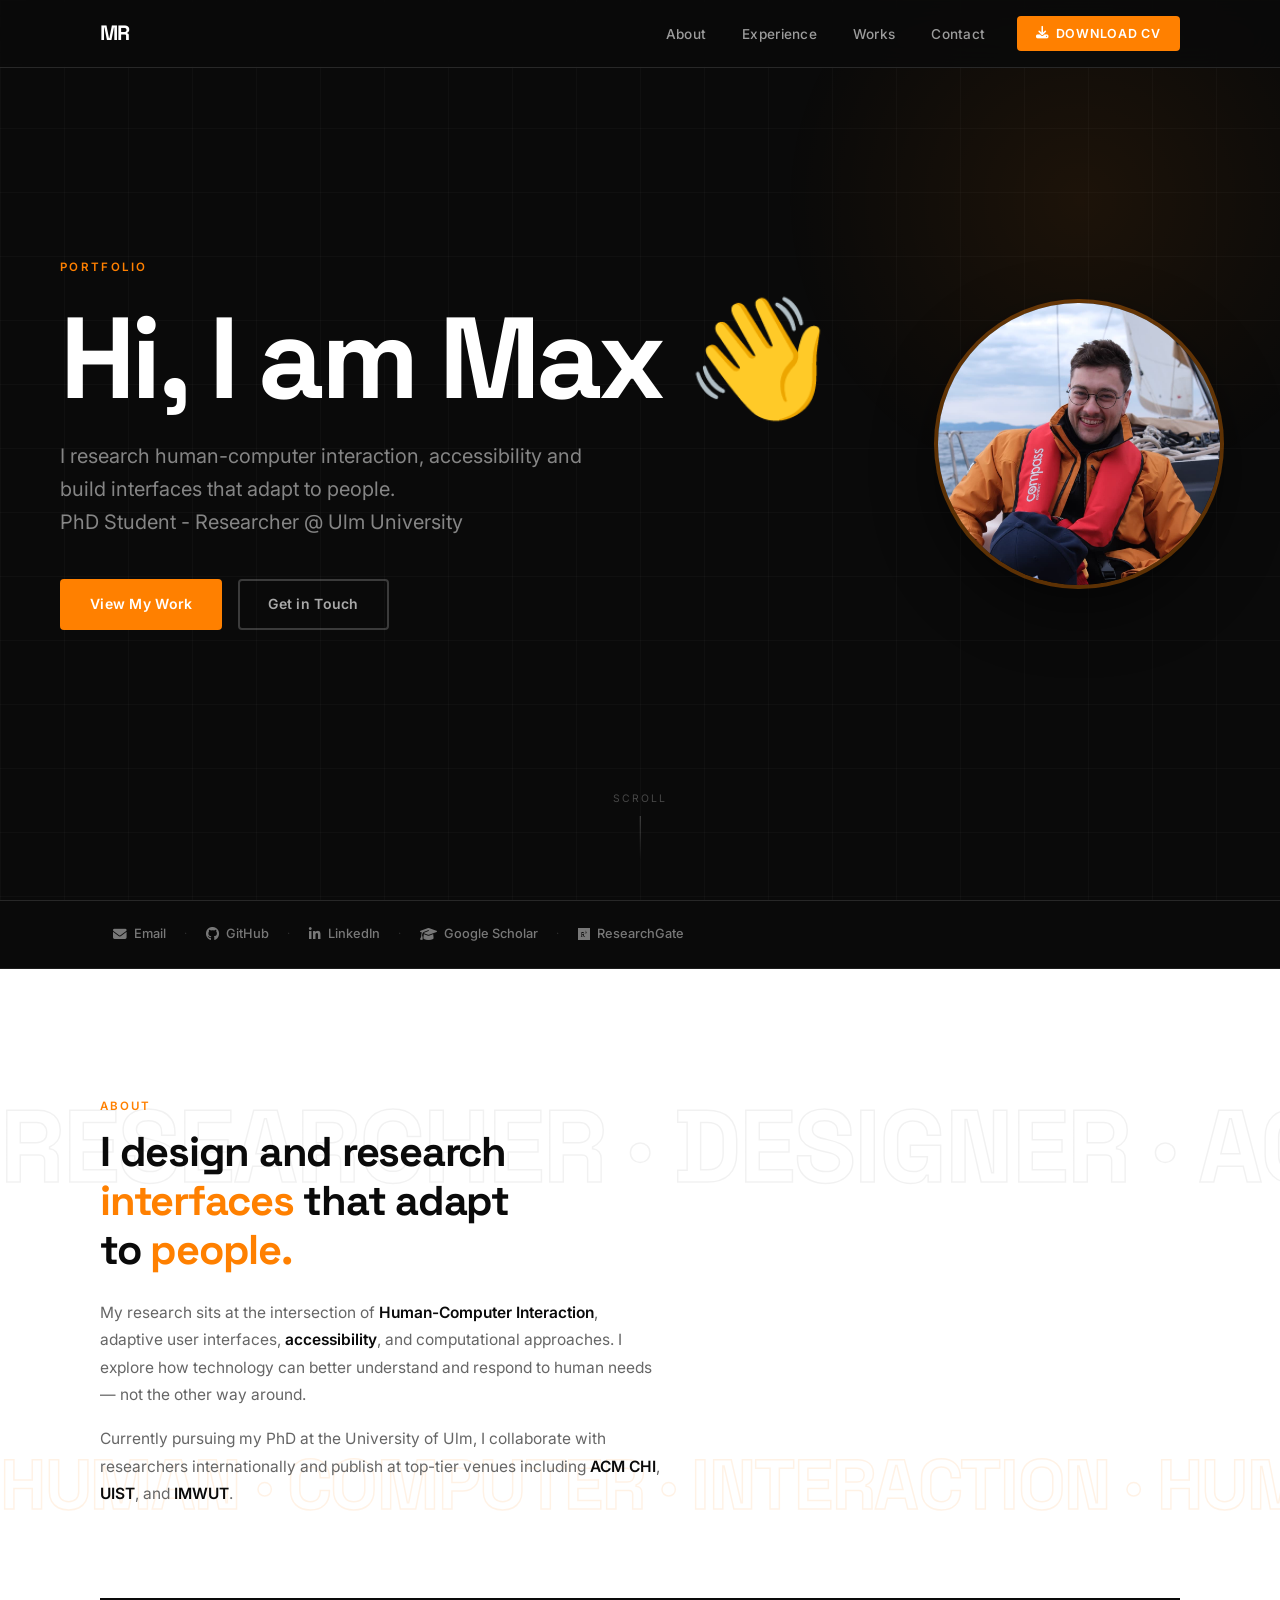
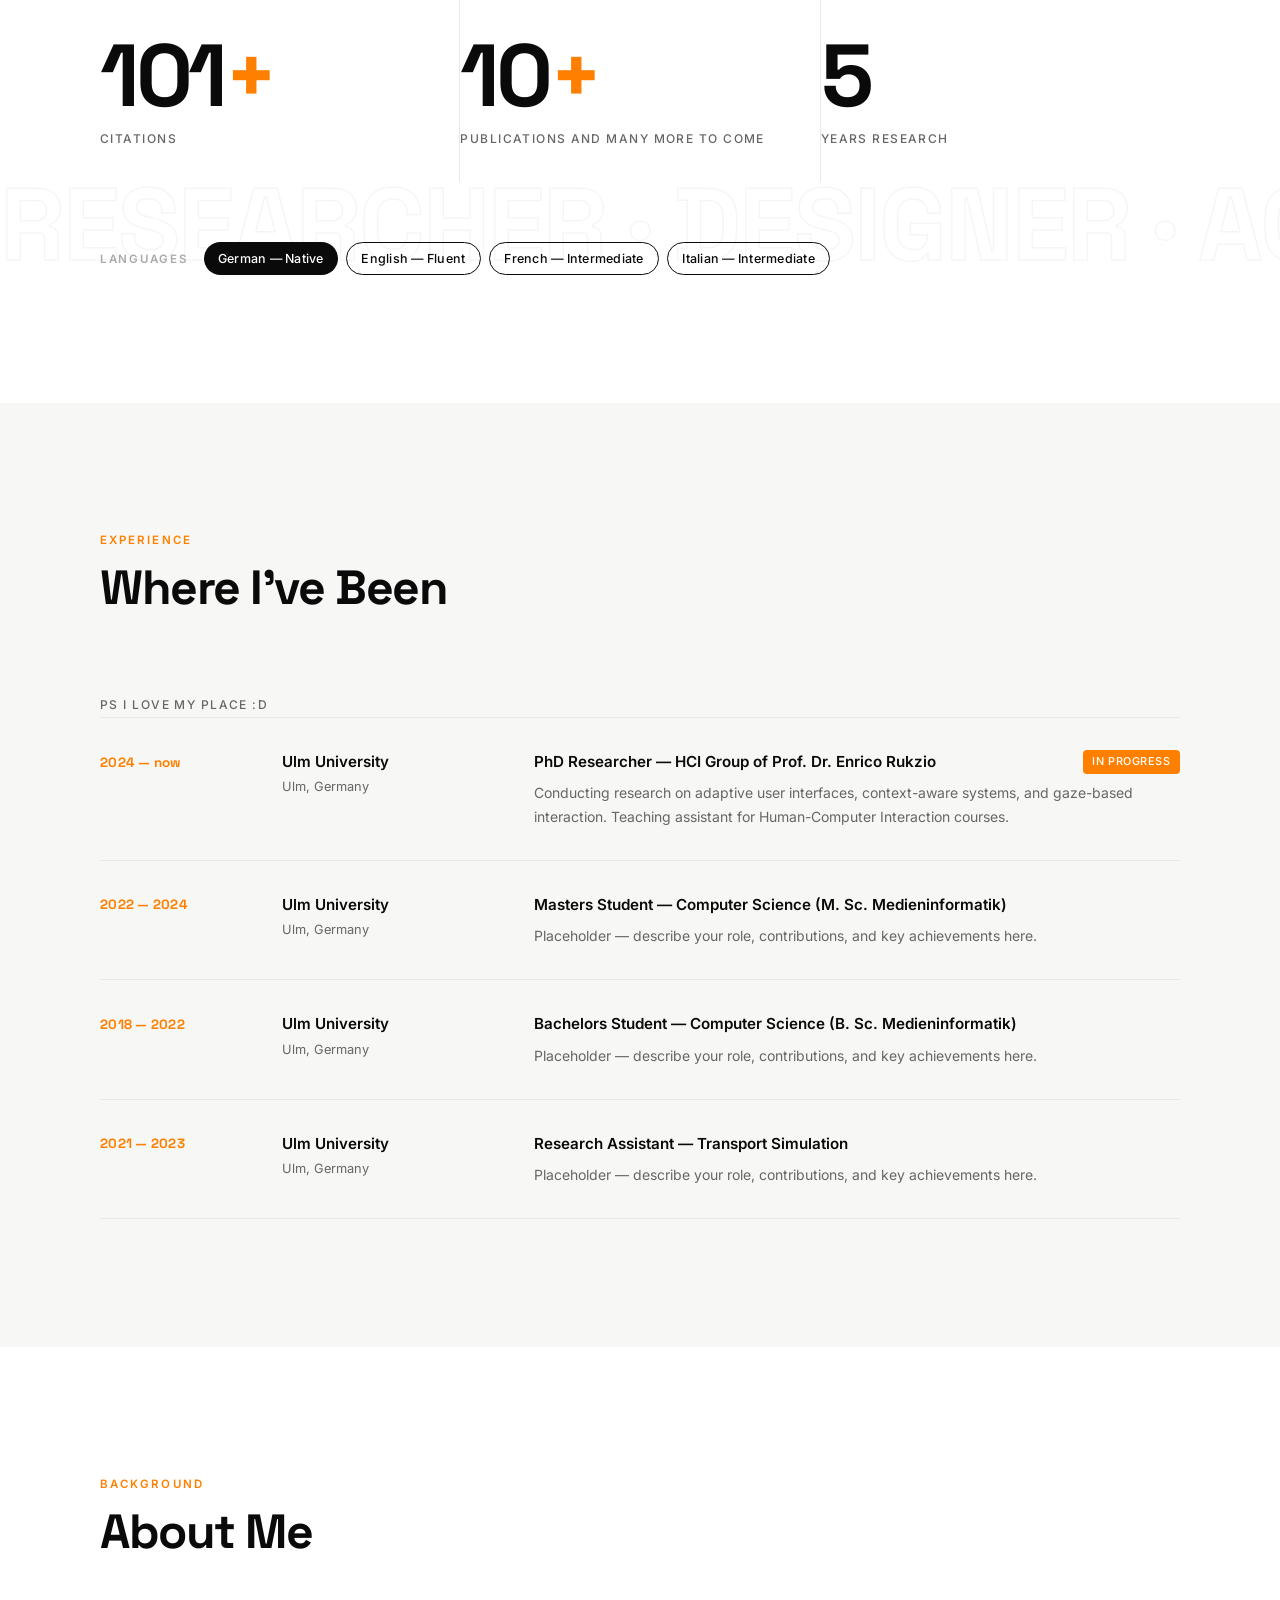
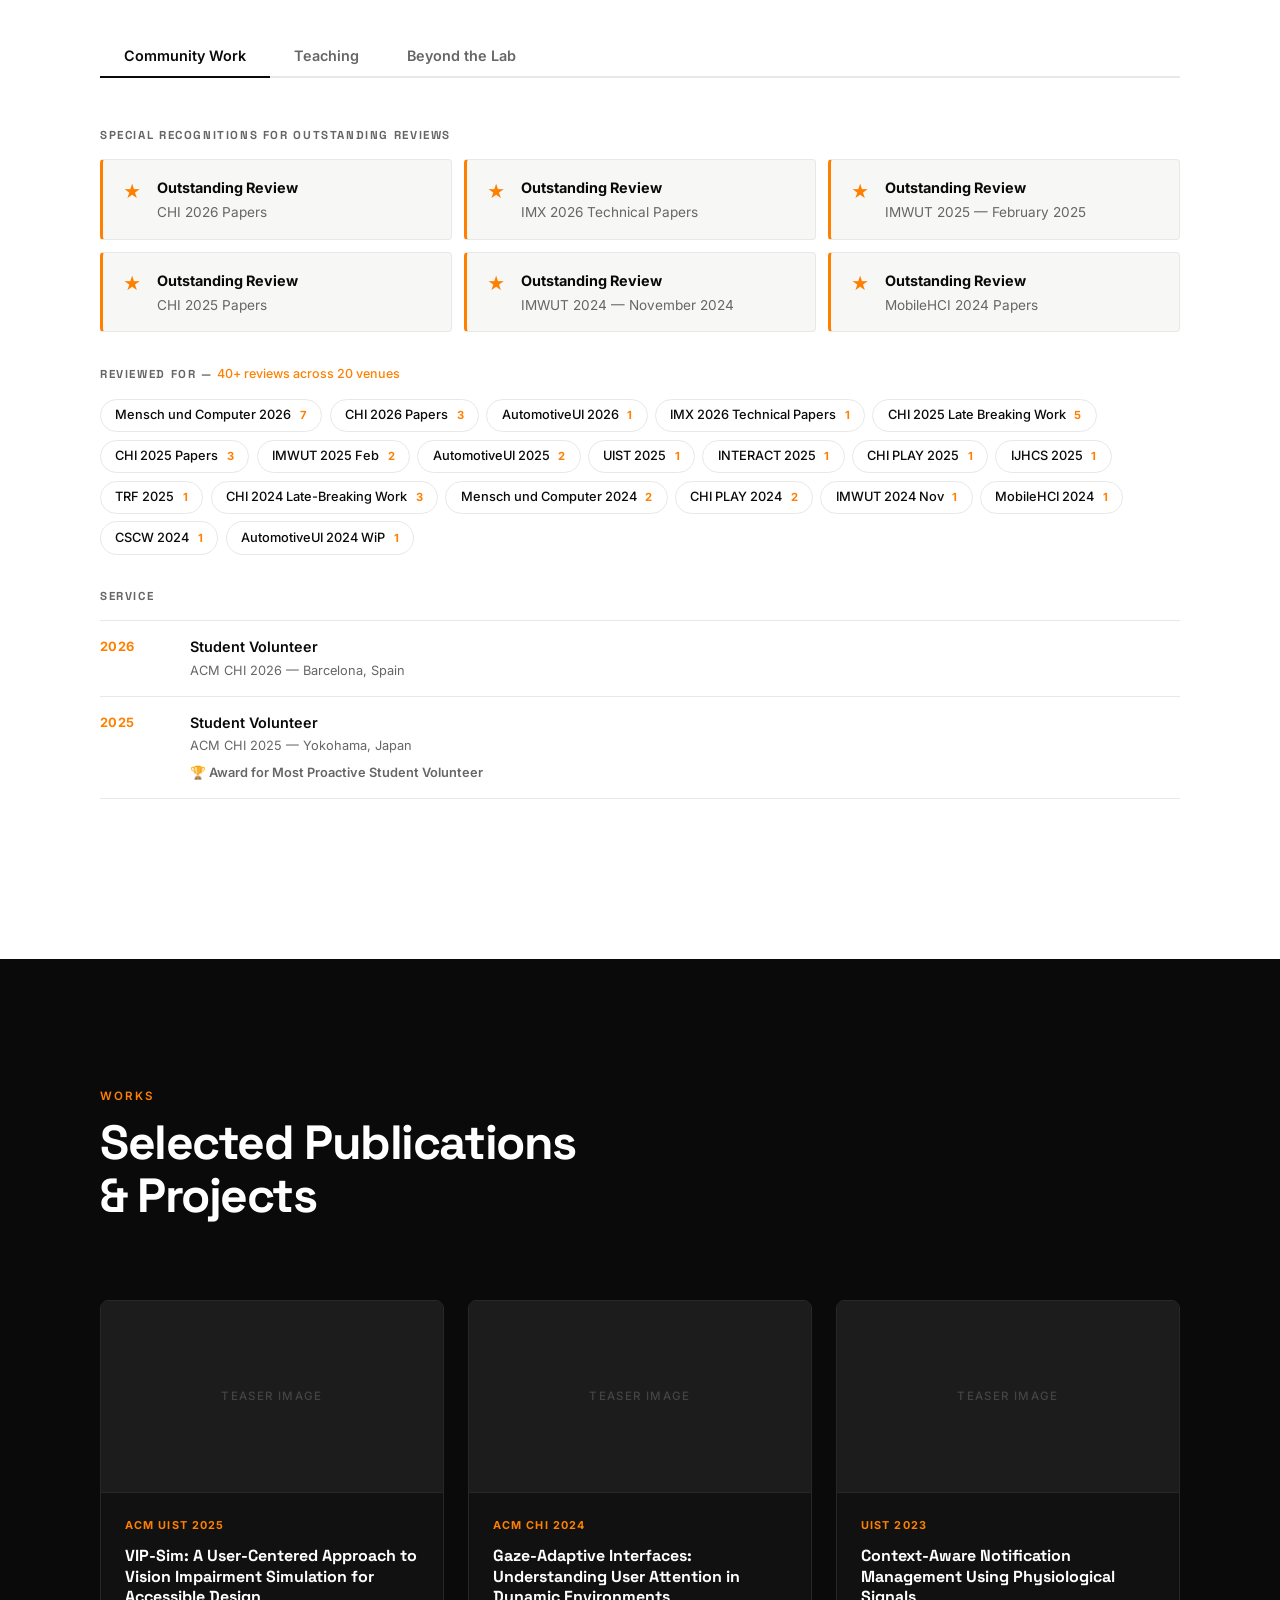
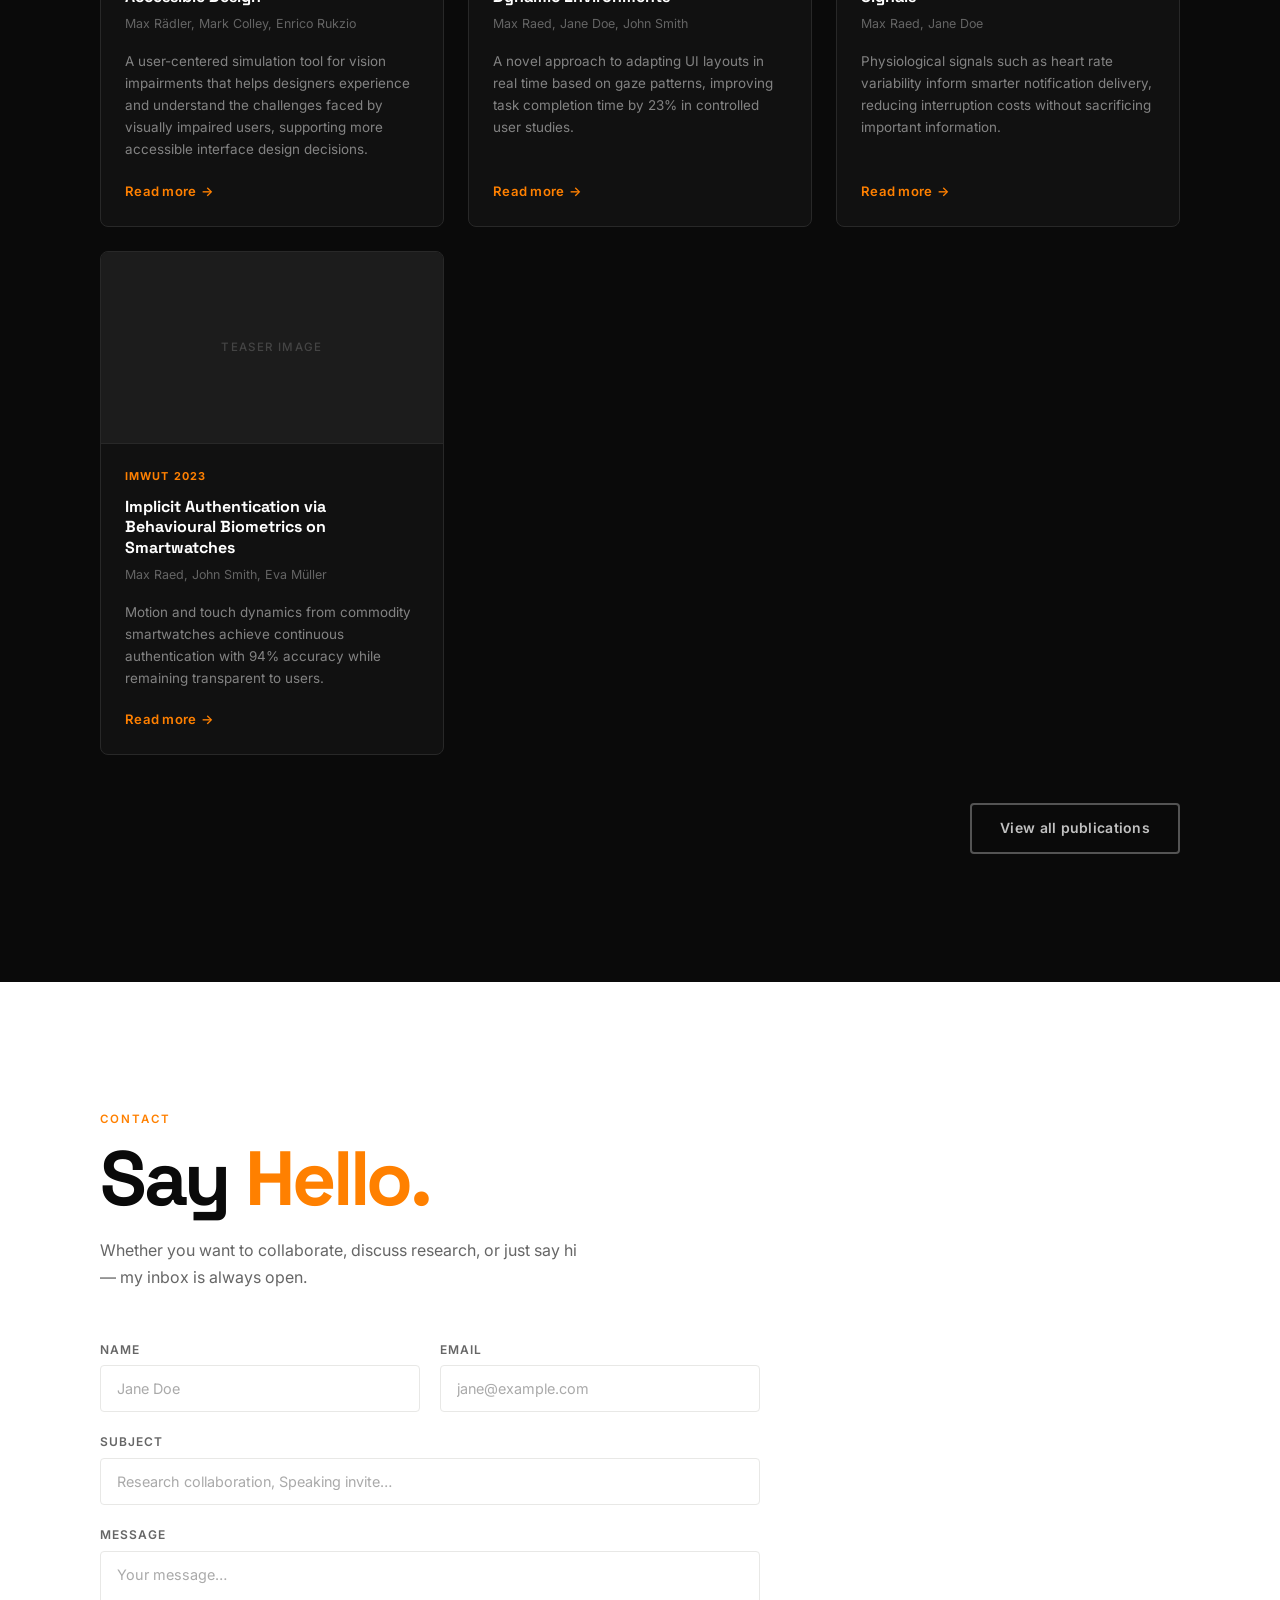
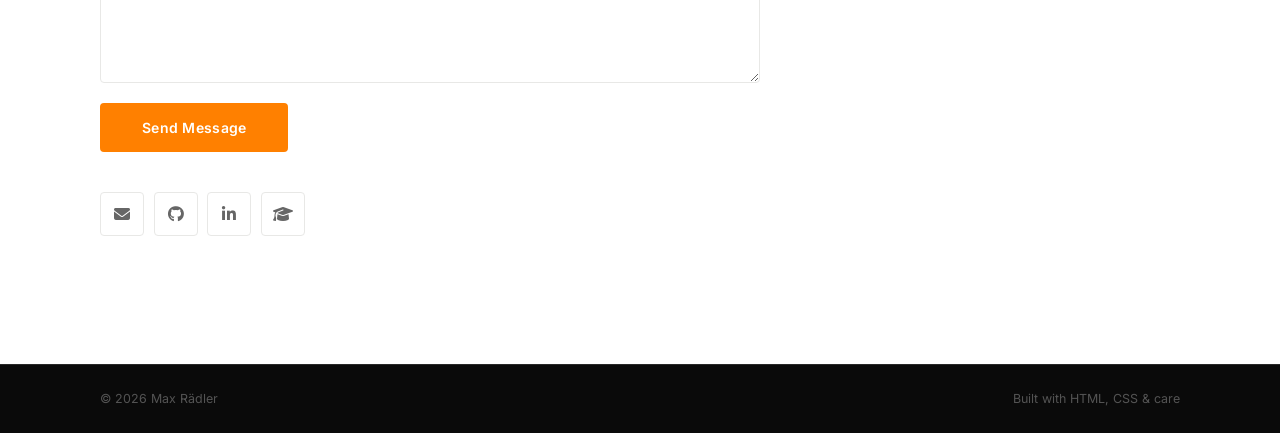
==== commit 5392c41a: "Added content" ====
--- a/index.html
+++ b/index.html
@@ -3,8 +3,8 @@
 <head>
   <meta charset="UTF-8" />
   <meta name="viewport" content="width=device-width, initial-scale=1.0" />
-  <meta name="description" content="Max Raed — HCI Researcher at the University of Ulm. Portfolio of publications, projects, and contact." />
-  <title>Max Raed — Researcher</title>
+  <meta name="description" content="Max Rädler — HCI Researcher at the University of Ulm. Portfolio of publications, projects, and contact." />
+  <title>Max Rädler — Researcher</title>
 
   <link rel="preconnect" href="https://fonts.googleapis.com" />
   <link rel="preconnect" href="https://fonts.gstatic.com" crossorigin />
@@ -45,8 +45,8 @@
             <span class="wave" aria-hidden="true">👋</span>
           </h1>
           <p class="hero-sub">
-            I research human-computer interaction and build interfaces that adapt to people.<br>
-            PhD Researcher · University of Ulm
+            I research human-computer interaction, accessibility and build interfaces that adapt to people.<br>
+            PhD Student - Researcher @ Ulm University
           </p>
           <div class="hero-cta">
             <a href="#works" class="btn-primary">View My Work</a>
@@ -58,12 +58,10 @@
           <!--
             ADD YOUR PHOTO:
             Replace the div below with:
-            <img src="../assets/images/photo.jpg" alt="Max Raed" class="hero-photo" />
+            
             Recommended: square crop, min 600×600 px
           -->
-          <div class="hero-photo-placeholder">
-            <span>Your Photo</span>
-          </div>
+          <img src="./assets/images/photo.jpeg" alt="Max Raedler" class="hero-photo" />
         </div>
       </div>
       <div class="scroll-hint" aria-hidden="true">
@@ -75,27 +73,23 @@
     <!-- ══════════════════════ SOCIALS STRIP ══════════════════════ -->
     <div class="socials-strip">
       <div class="strip-inner">
-        <a href="mailto:hci.uniulm@gmail.com" class="social-link">
+        <a href="mailto:max.raedler@uni-ulm.de" class="social-link">
           <i class="fas fa-envelope"></i><span>Email</span>
         </a>
         <span class="strip-sep" aria-hidden="true">·</span>
-        <a href="https://github.com/Max-R" target="_blank" rel="noopener" class="social-link">
+        <a href="https://github.com/Max-Raed" target="_blank" rel="noopener" class="social-link">
           <i class="fab fa-github"></i><span>GitHub</span>
         </a>
         <span class="strip-sep" aria-hidden="true">·</span>
-        <a href="#" target="_blank" rel="noopener" class="social-link">
+        <a href="https://www.linkedin.com/in/max-rädler-89177a2a4" target="_blank" rel="noopener" class="social-link">
           <i class="fab fa-linkedin-in"></i><span>LinkedIn</span>
         </a>
         <span class="strip-sep" aria-hidden="true">·</span>
-        <a href="#" target="_blank" rel="noopener" class="social-link">
+        <a href="https://scholar.google.de/citations?user=HmSPxPsAAAAJ&hl" target="_blank" rel="noopener" class="social-link">
           <i class="fas fa-graduation-cap"></i><span>Google Scholar</span>
         </a>
         <span class="strip-sep" aria-hidden="true">·</span>
-        <a href="#" target="_blank" rel="noopener" class="social-link">
-          <i class="fab fa-twitter"></i><span>Twitter / X</span>
-        </a>
-        <span class="strip-sep" aria-hidden="true">·</span>
-        <a href="#" target="_blank" rel="noopener" class="social-link">
+        <a href="https://www.researchgate.net/profile/Max-Raedler" target="_blank" rel="noopener" class="social-link">
           <i class="fab fa-researchgate"></i><span>ResearchGate</span>
         </a>
       </div>
@@ -106,9 +100,9 @@
 
       <!-- decorative scrolling text rows (aria-hidden) -->
       <div class="about-typo-bg" aria-hidden="true">
-        <div class="typo-row typo-row--1">RESEARCHER&nbsp;·&nbsp;DESIGNER&nbsp;·&nbsp;RESEARCHER&nbsp;·&nbsp;DESIGNER&nbsp;·&nbsp;RESEARCHER&nbsp;·&nbsp;DESIGNER&nbsp;·&nbsp;RESEARCHER&nbsp;·&nbsp;DESIGNER&nbsp;·&nbsp;RESEARCHER&nbsp;·&nbsp;DESIGNER&nbsp;·&nbsp;RESEARCHER&nbsp;·&nbsp;DESIGNER&nbsp;·&nbsp;</div>
+        <div class="typo-row typo-row--1">RESEARCHER&nbsp;·&nbsp;DESIGNER&nbsp;·&nbsp;ACCESSIBILITY&nbsp;·&nbsp;DESIGNER&nbsp;·&nbsp;RESEARCHER&nbsp;·&nbsp;DESIGNER&nbsp;·&nbsp;ACCESSIBILITY&nbsp;·&nbsp;DESIGNER&nbsp;·&nbsp;RESEARCHER&nbsp;·&nbsp;DESIGNER&nbsp;·&nbsp;ACCESSIBILITY&nbsp;·&nbsp;DESIGNER&nbsp;·&nbsp;</div>
         <div class="typo-row typo-row--2">HUMAN&nbsp;·&nbsp;COMPUTER&nbsp;·&nbsp;INTERACTION&nbsp;·&nbsp;HUMAN&nbsp;·&nbsp;COMPUTER&nbsp;·&nbsp;INTERACTION&nbsp;·&nbsp;HUMAN&nbsp;·&nbsp;COMPUTER&nbsp;·&nbsp;INTERACTION&nbsp;·&nbsp;HUMAN&nbsp;·&nbsp;COMPUTER&nbsp;·&nbsp;INTERACTION&nbsp;·&nbsp;</div>
-        <div class="typo-row typo-row--3">RESEARCHER&nbsp;·&nbsp;DESIGNER&nbsp;·&nbsp;RESEARCHER&nbsp;·&nbsp;DESIGNER&nbsp;·&nbsp;RESEARCHER&nbsp;·&nbsp;DESIGNER&nbsp;·&nbsp;RESEARCHER&nbsp;·&nbsp;DESIGNER&nbsp;·&nbsp;RESEARCHER&nbsp;·&nbsp;DESIGNER&nbsp;·&nbsp;RESEARCHER&nbsp;·&nbsp;DESIGNER&nbsp;·&nbsp;</div>
+        <div class="typo-row typo-row--3">RESEARCHER&nbsp;·&nbsp;DESIGNER&nbsp;·&nbsp;ACCESSIBILITY&nbsp;·&nbsp;DESIGNER&nbsp;·&nbsp;RESEARCHER&nbsp;·&nbsp;DESIGNER&nbsp;·&nbsp;ACCESSIBILITY&nbsp;·&nbsp;DESIGNER&nbsp;·&nbsp;RESEARCHER&nbsp;·&nbsp;DESIGNER&nbsp;·&nbsp;ACCESSIBILITY&nbsp;·&nbsp;DESIGNER&nbsp;·&nbsp;</div>
       </div>
 
       <div class="section-inner about-content">
@@ -122,7 +116,7 @@
             </h2>
             <p>
               My research sits at the intersection of <strong>Human-Computer Interaction</strong>,
-              adaptive user interfaces, and cognitive science. I explore how technology can better
+              adaptive user interfaces, <strong>accessibility</strong>, and computational approaches. I explore how technology can better
               understand and respond to human needs — not the other way around.
             </p>
             <p>
@@ -132,28 +126,27 @@
             </p>
           </div>
           <div class="about-aside">
-            <div class="photo-placeholder">
-              <span>Photo</span>
-            </div>
+            <video src="assets/videos/demo.mp4" class="about-photo" autoplay loop muted playsinline></video>
           </div>
         </div>
 
         <!-- ── Stats ── -->
         <div class="stats-row">
           <div class="stat-item">
-            <span class="stat-number" data-count="127" data-suffix="+">
+            <span class="stat-number" data-count="101" data-suffix="+">
               <span class="counter-val">0</span><span class="stat-suffix">+</span>
             </span>
             <span class="stat-label">Citations</span>
           </div>
           <div class="stat-item">
-            <span class="stat-number" data-count="14" data-suffix="+">
+            <span class="stat-number" data-count="10" data-suffix="+">
               <span class="counter-val">0</span><span class="stat-suffix">+</span>
             </span>
             <span class="stat-label">Publications</span>
+            <span class="stat-label">And many more to come</span>
           </div>
           <div class="stat-item">
-            <span class="stat-number" data-count="4">
+            <span class="stat-number" data-count="5">
               <span class="counter-val">0</span>
             </span>
             <span class="stat-label">Years Research</span>
@@ -167,6 +160,7 @@
             <span class="badge badge--solid">German — Native</span>
             <span class="badge badge--outline">English — Fluent</span>
             <span class="badge badge--outline">French — Intermediate</span>
+            <span class="badge badge--outline">Italian — Intermediate</span>
             <!-- Add more: copy a badge span and adjust text -->
           </div>
         </div>
@@ -179,54 +173,55 @@
       <div class="section-inner">
         <div class="section-label">Experience</div>
         <h2 class="section-title">Where I've Been</h2>
-
+        <span class="stat-label">PS I love my place :D</span>
         <div class="exp-list">
 
           <div class="exp-item">
-            <div class="exp-year">2022 — now</div>
+            <div class="exp-year">2024 — now</div>
             <div class="exp-place">
-              <strong>University of Ulm</strong>
+              <strong>Ulm University</strong>
               <span>Ulm, Germany</span>
             </div>
             <div class="exp-desc">
-              <span class="exp-role">PhD Researcher — HCI Group</span>
+              <span class="exp-role">PhD Researcher — HCI Group of Prof. Dr. Enrico Rukzio<span class="badge badge--accent align-right">In Progress</span></span> 
+              
               <p>Conducting research on adaptive user interfaces, context-aware systems, and
                  gaze-based interaction. Teaching assistant for Human-Computer Interaction courses.</p>
             </div>
           </div>
 
           <div class="exp-item">
-            <div class="exp-year">2021 — 2022</div>
+            <div class="exp-year">2022 — 2024</div>
             <div class="exp-place">
-              <strong>[Institution]</strong>
-              <span>[City, Country]</span>
+              <strong>Ulm University</strong>
+              <span>Ulm, Germany</span>
             </div>
             <div class="exp-desc">
-              <span class="exp-role">Research Assistant</span>
+              <span class="exp-role">Masters Student — Computer Science (M. Sc. Medieninformatik)</span>
               <p>Placeholder — describe your role, contributions, and key achievements here.</p>
             </div>
           </div>
 
           <div class="exp-item">
-            <div class="exp-year">2020 — 2021</div>
+            <div class="exp-year">2018 — 2022</div>
             <div class="exp-place">
-              <strong>[Company / Lab]</strong>
-              <span>[City, Country]</span>
+              <strong>Ulm University</strong>
+              <span>Ulm, Germany</span>
             </div>
             <div class="exp-desc">
-              <span class="exp-role">Working Student — UX Research</span>
+              <span class="exp-role">Bachelors Student — Computer Science (B. Sc. Medieninformatik)</span>
               <p>Placeholder — describe your role, contributions, and key achievements here.</p>
             </div>
           </div>
 
           <div class="exp-item">
-            <div class="exp-year">2019 — 2020</div>
+            <div class="exp-year">2021 — 2023</div>
             <div class="exp-place">
-              <strong>[Institution]</strong>
-              <span>[City, Country]</span>
+              <strong>Ulm University</strong>
+              <span>Ulm, Germany</span>
             </div>
             <div class="exp-desc">
-              <span class="exp-role">Intern — Research Lab</span>
+              <span class="exp-role">Research Assistant — Transport Simulation</span>
               <p>Placeholder — describe your role, contributions, and key achievements here.</p>
             </div>
           </div>
@@ -239,96 +234,238 @@
     <section id="education" class="section-edu-skills">
       <div class="section-inner">
         <div class="section-label">Background</div>
-        <h2 class="section-title">Education &amp; Skills</h2>
+        <h2 class="section-title">About Me</h2>
 
         <div class="tabs">
-          <button class="tab-btn active" data-tab="tab-education">Education</button>
-          <button class="tab-btn" data-tab="tab-skills">Skills</button>
-        </div>
-
-        <!-- Education panel -->
-        <div class="tab-panel active" id="tab-education">
-          <div class="edu-list">
-
-            <div class="edu-item">
-              <div class="edu-degree">
-                <span class="edu-title">PhD Computer Science</span>
-                <span class="badge badge--accent">In Progress</span>
-              </div>
-              <div class="edu-inst">University of Ulm</div>
-              <div class="edu-year">2022 — present</div>
-              <p class="edu-desc">Focus: Human-Computer Interaction, Adaptive Interfaces, Gaze Interaction.</p>
-            </div>
-
-            <div class="edu-item">
-              <div class="edu-degree">
-                <span class="edu-title">MSc Computer Science</span>
-              </div>
-              <div class="edu-inst">[Institution] — [City]</div>
-              <div class="edu-year">2020 — 2022</div>
-              <p class="edu-desc">Thesis: [Your thesis title]. Focus: [Focus area].</p>
-            </div>
-
-            <div class="edu-item">
-              <div class="edu-degree">
-                <span class="edu-title">BSc Computer Science</span>
-              </div>
-              <div class="edu-inst">[Institution] — [City]</div>
-              <div class="edu-year">2017 — 2020</div>
-              <p class="edu-desc">Graduated with distinction. Minor in Cognitive Science.</p>
-            </div>
-
-          </div>
-        </div>
-
-        <!-- Skills panel -->
-        <div class="tab-panel" id="tab-skills">
-          <div class="skills-grid">
-
-            <div class="skill-group">
-              <h4 class="skill-group-title">Research Methods</h4>
-              <div class="skill-tags">
-                <span class="skill-tag">User Studies</span>
-                <span class="skill-tag">Eye Tracking</span>
-                <span class="skill-tag">Think-Aloud</span>
-                <span class="skill-tag">Formative Studies</span>
-                <span class="skill-tag">Statistical Analysis</span>
-                <span class="skill-tag">Prototyping</span>
-              </div>
-            </div>
-
-            <div class="skill-group">
-              <h4 class="skill-group-title">Programming</h4>
-              <div class="skill-tags">
-                <span class="skill-tag">Python</span>
-                <span class="skill-tag">JavaScript</span>
-                <span class="skill-tag">R</span>
-                <span class="skill-tag">Swift</span>
-                <span class="skill-tag">LaTeX</span>
-                <span class="skill-tag">HTML / CSS</span>
-              </div>
-            </div>
-
-            <div class="skill-group">
-              <h4 class="skill-group-title">Design</h4>
-              <div class="skill-tags">
-                <span class="skill-tag">Figma</span>
-                <span class="skill-tag">Adobe Illustrator</span>
-                <span class="skill-tag">Wireframing</span>
-                <span class="skill-tag">Design Systems</span>
-              </div>
-            </div>
-
-            <div class="skill-group">
-              <h4 class="skill-group-title">Tools</h4>
-              <div class="skill-tags">
-                <span class="skill-tag">git</span>
-                <span class="skill-tag">SPSS</span>
-                <span class="skill-tag">Overleaf</span>
-                <span class="skill-tag">Tobii Studio</span>
-                <span class="skill-tag">VS Code</span>
-              </div>
-            </div>
+          <button class="tab-btn active" data-tab="tab-experience">Community Work</button>
+          <button class="tab-btn" data-tab="tab-teaching">Teaching</button>
+          <button class="tab-btn" data-tab="tab-aboutme">Beyond the Lab</button>
+        </div>
+
+        <!-- ══ Community Work panel ══ -->
+        <div class="tab-panel active" id="tab-experience">
+
+          <!-- Special Recognitions for Outstanding Reviews -->
+          <div class="community-group">
+            <h4 class="community-group-title">Special Recognitions for Outstanding Reviews</h4>
+            <div class="outstanding-wrap">
+              <div class="outstanding-card">
+                <span class="outstanding-star">★</span>
+                <div>
+                  <span class="outstanding-label">Outstanding Review</span>
+                  <p>CHI 2026 Papers</p>
+                </div>
+              </div>
+              <div class="outstanding-card">
+                <span class="outstanding-star">★</span>
+                <div>
+                  <span class="outstanding-label">Outstanding Review</span>
+                  <p>IMX 2026 Technical Papers</p>
+                </div>
+              </div>
+              <div class="outstanding-card">
+                <span class="outstanding-star">★</span>
+                <div>
+                  <span class="outstanding-label">Outstanding Review</span>
+                  <p>IMWUT 2025 — February 2025</p>
+                </div>
+              </div>
+              <div class="outstanding-card">
+                <span class="outstanding-star">★</span>
+                <div>
+                  <span class="outstanding-label">Outstanding Review</span>
+                  <p>CHI 2025 Papers</p>
+                </div>
+              </div>
+              <div class="outstanding-card">
+                <span class="outstanding-star">★</span>
+                <div>
+                  <span class="outstanding-label">Outstanding Review</span>
+                  <p>IMWUT 2024 — November 2024</p>
+                </div>
+              </div>
+              <div class="outstanding-card">
+                <span class="outstanding-star">★</span>
+                <div>
+                  <span class="outstanding-label">Outstanding Review</span>
+                  <p>MobileHCI 2024 Papers</p>
+                </div>
+              </div>
+            </div>
+          </div>
+
+          <!-- Review stat + venues -->
+          <div class="community-group">
+            <h4 class="community-group-title">Reviewed For — <span class="community-count">40+ reviews across 20 venues</span></h4>
+            <div class="community-tags">
+              <!-- 2026 -->
+              <span class="community-tag">Mensch und Computer 2026 <b>7</b></span>
+              <span class="community-tag">CHI 2026 Papers <b>3</b></span>
+              <span class="community-tag">AutomotiveUI 2026 <b>1</b></span>
+              <span class="community-tag">IMX 2026 Technical Papers <b>1</b></span>
+              <!-- 2025 -->
+              <span class="community-tag">CHI 2025 Late Breaking Work <b>5</b></span>
+              <span class="community-tag">CHI 2025 Papers <b>3</b></span>
+              <span class="community-tag">IMWUT 2025 Feb <b>2</b></span>
+              <span class="community-tag">AutomotiveUI 2025 <b>2</b></span>
+              <span class="community-tag">UIST 2025 <b>1</b></span>
+              <span class="community-tag">INTERACT 2025 <b>1</b></span>
+              <span class="community-tag">CHI PLAY 2025 <b>1</b></span>
+              <span class="community-tag">IJHCS 2025 <b>1</b></span>
+              <span class="community-tag">TRF 2025 <b>1</b></span>
+              <!-- 2024 -->
+              <span class="community-tag">CHI 2024 Late-Breaking Work <b>3</b></span>
+              <span class="community-tag">Mensch und Computer 2024 <b>2</b></span>
+              <span class="community-tag">CHI PLAY 2024 <b>2</b></span>
+              <span class="community-tag">IMWUT 2024 Nov <b>1</b></span>
+              <span class="community-tag">MobileHCI 2024 <b>1</b></span>
+              <span class="community-tag">CSCW 2024 <b>1</b></span>
+              <span class="community-tag">AutomotiveUI 2024 WiP <b>1</b></span>
+            </div>
+          </div>
+
+          <!-- Service -->
+          <div class="community-group">
+            <h4 class="community-group-title">Service</h4>
+            <div class="service-list">
+              <div class="service-item">
+                <span class="service-year">2026</span>
+                <div class="service-detail">
+                  <strong>Student Volunteer</strong>
+                  <span>ACM CHI 2026 — Barcelona, Spain</span>
+                </div>
+              </div>
+              <div class="service-item">
+                <span class="service-year">2025</span>
+                <div class="service-detail">
+                  <strong>Student Volunteer</strong>
+                  <span>ACM CHI 2025 — Yokohama, Japan</span>
+                  <span class="service-award">🏆 Award for Most Proactive Student Volunteer</span>
+                </div>
+              </div>
+            </div>
+          </div>
+
+        </div>
+
+        <!-- ══ Teaching panel ══ -->
+        <div class="tab-panel" id="tab-teaching">
+
+          <!-- supervision summary stats -->
+          <div class="teaching-stats">
+            <div class="teaching-stat-item">
+              <span class="teaching-stat-num">10+</span>
+              <span class="teaching-stat-label">Bachelor Theses</span>
+            </div>
+            <div class="teaching-stat-item">
+              <span class="teaching-stat-num">2</span>
+              <span class="teaching-stat-label">Master Theses</span>
+            </div>
+            <div class="teaching-stat-item">
+              <span class="teaching-stat-num">10+</span>
+              <span class="teaching-stat-label">Projects</span>
+            </div>
+          </div>
+
+          <!-- year-by-year supervision breakdown -->
+          <div class="community-group">
+            <h4 class="community-group-title">Supervised by Year</h4>
+            <div class="supervision-table">
+              <div class="supervision-head">
+                <span>Year</span><span>BSc</span><span>MSc</span><span>Projects</span>
+              </div>
+              <div class="supervision-row">
+                <span class="supervision-year">2026</span>
+                <span>4</span><span>—</span><span>3</span>
+              </div>
+              <div class="supervision-row">
+                <span class="supervision-year">2025</span>
+                <span>3</span><span>2</span><span>3</span>
+              </div>
+              <div class="supervision-row">
+                <span class="supervision-year">2024</span>
+                <span>2</span><span>—</span><span>1</span>
+              </div>
+            </div>
+          </div>
+
+          <!-- lectures & exercises side by side -->
+          <div class="teaching-courses">
+
+            <div class="community-group">
+              <h4 class="community-group-title">Lectures</h4>
+              <div class="teaching-list">
+                <div class="teaching-item">
+                  <span class="teaching-year">2024 – 2026</span>
+                  <div class="teaching-detail">
+                    <strong>User-Centered Design for Interactive Systems</strong>
+                    <span>Statistics — Ulm University</span>
+                  </div>
+                </div>
+                <div class="teaching-item">
+                  <span class="teaching-year">2026</span>
+                  <div class="teaching-detail">
+                    <strong>Human-Computer Interaction</strong>
+                    <span>Statistics — Ulm University</span>
+                  </div>
+                </div>
+              </div>
+            </div>
+
+            <div class="community-group">
+              <h4 class="community-group-title">Exercises</h4>
+              <div class="teaching-list">
+                <div class="teaching-item">
+                  <span class="teaching-year">2024 – 2026</span>
+                  <div class="teaching-detail">
+                    <strong>User-Centered Design for Interactive Systems</strong>
+                    <span>Full Exercise — Ulm University</span>
+                  </div>
+                </div>
+              </div>
+            </div>
+
+          </div>
+        </div>
+
+        <!-- ══ About Me / Life photos panel ══ -->
+        <div class="tab-panel" id="tab-aboutme">
+          <p class="life-intro">
+            📸 A few glimpses into life outside the lab —
+            things I make, places I go, moments worth keeping.
+          </p>
+          <div class="life-grid">
+
+            <div class="life-photo-card">
+              <img src="assets/images/galery (1).jpeg" alt="" loading="lazy" />
+              <span class="life-caption">Learing Kanji in Japan</span>
+            </div>
+            <div class="life-photo-card">
+              <img src="assets/images/galery (2).jpeg" alt="" loading="lazy" />
+              <span class="life-caption">Proto Azzuro in Italy, shot on a Fuji XT-50 with Viltrox 56mm f1.4</span>
+            </div>
+            <div class="life-photo-card">
+              <img src="assets/images/galery (3).jpeg" alt="" loading="lazy" />
+              <span class="life-caption">Friday night ... time to tinker something (a soundboard) in our lab</span>
+            </div>
+            <div class="life-photo-card">
+              <img src="assets/images/galery (4).jpeg" alt="" loading="lazy" />
+              <span class="life-caption">Bastia in France, shot on a Fuji XT-50 with Viltrox 56mm f1.4</span>
+            </div>
+            <div class="life-photo-card">
+              <img src="assets/images/galery (5).jpeg" alt="" loading="lazy" />
+              <span class="life-caption">Combination of interests and hobbies (Sailing and DJing)</span>
+            </div>
+            <div class="life-photo-card">
+              <img src="assets/images/galery (6).jpeg" alt="" loading="lazy" />
+              <span class="life-caption">Black beach in Iceland,shot on a Fuji X-100</span>
+            </div>
+            <!--
+              HOW TO ADD A PHOTO:
+              Replace the life-photo-placeholder div with:
+              <img src="../assets/images/life/your-photo.jpg" alt="brief description" />
+              Then update the caption.
+            -->
 
           </div>
         </div>
@@ -353,6 +490,26 @@
         </h2>
 
         <div class="works-grid">
+
+          <!-- ── VIP-Sim · UIST 2025 ── -->
+          <article class="work-card">
+            <a href="works/vip-sim.html" class="work-img-wrap" tabindex="-1" aria-hidden="true">
+              <div class="work-img-placeholder">Teaser Image</div>
+            </a>
+            <div class="work-card-body">
+              <span class="work-tag">ACM UIST 2025</span>
+              <h3 class="work-title">
+                <a href="works/vip-sim.html">VIP-Sim: A User-Centered Approach to Vision Impairment Simulation for Accessible Design</a>
+              </h3>
+              <h4 class="work-subtitle">Max Rädler, Mark Colley, Enrico Rukzio</h4>
+              <p class="work-excerpt">
+                A user-centered simulation tool for vision impairments that helps designers
+                experience and understand the challenges faced by visually impaired users,
+                supporting more accessible interface design decisions.
+              </p>
+              <a href="works/vip-sim.html" class="work-read-more">Read more <span aria-hidden="true">→</span></a>
+            </div>
+          </article>
 
           <!-- ── Work card 1 ── -->
           <article class="work-card">
@@ -414,7 +571,7 @@
         </div>
 
         <div class="works-footer">
-          <a href="#" class="btn-ghost btn-ghost--light">View all publications</a>
+          <a href="https://scholar.google.de/citations?user=HmSPxPsAAAAJ&hl" class="btn-ghost btn-ghost--light">View all publications</a>
         </div>
       </div>
     </section>
@@ -440,7 +597,7 @@
         -->
         <form
           class="contact-form"
-          action="https://formspree.io/f/YOUR_FORM_ID"
+          action="https://formspree.io/f/xgornjnz"
           method="POST"
         >
           <div class="form-row form-row--2">
@@ -468,16 +625,16 @@
         </form>
 
         <div class="contact-socials">
-          <a href="mailto:hci.uniulm@gmail.com" class="contact-social-link" title="Email">
+          <a href="mailto:max.raedler@uni-ulm.de" class="contact-social-link" title="Email">
             <i class="fas fa-envelope"></i>
           </a>
-          <a href="https://github.com/Max-R" target="_blank" rel="noopener" class="contact-social-link" title="GitHub">
+          <a href="https://github.com/Max-Raed" target="_blank" rel="noopener" class="contact-social-link" title="GitHub">
             <i class="fab fa-github"></i>
           </a>
-          <a href="#" target="_blank" rel="noopener" class="contact-social-link" title="LinkedIn">
+          <a href="www.linkedin.com/in/max-rädler-89177a2a4" target="_blank" rel="noopener" class="contact-social-link" title="LinkedIn">
             <i class="fab fa-linkedin-in"></i>
           </a>
-          <a href="#" target="_blank" rel="noopener" class="contact-social-link" title="Google Scholar">
+          <a href="https://scholar.google.de/citations?user=HmSPxPsAAAAJ&hl" target="_blank" rel="noopener" class="contact-social-link" title="Google Scholar">
             <i class="fas fa-graduation-cap"></i>
           </a>
         </div>
@@ -489,7 +646,7 @@
 
   <footer class="site-footer">
     <div class="footer-inner">
-      <span>© 2026 Max Raed</span>
+      <span>© 2026 Max Rädler</span>
       <span>Built with HTML, CSS &amp; care</span>
     </div>
   </footer>
--- a/assets/css/style.css
+++ b/assets/css/style.css
@@ -375,6 +375,9 @@
   color: var(--text-light);
   font-size: 0.75rem; font-weight: 500; letter-spacing: 0.1em; text-transform: uppercase;
 }
+.about-photo {
+  width: 100%; border-radius: 8px; object-fit: cover;
+}
 
 /* Stats */
 .stats-row {
@@ -456,7 +459,10 @@
 .exp-place span   { font-size: 0.8rem; color: var(--text-muted); }
 
 .exp-desc { display: flex; flex-direction: column; gap: 0.45rem; }
-.exp-role { font-weight: 600; font-size: 0.95rem; color: var(--text); }
+.exp-role {
+  font-weight: 600; font-size: 0.95rem; color: var(--text);
+  display: flex; align-items: center; justify-content: space-between; gap: 1rem;
+}
 .exp-desc p { font-size: 0.875rem; color: var(--text-muted); line-height: 1.65; }
 
 /* ── EDUCATION & SKILLS ── */
@@ -528,6 +534,167 @@
   cursor: default;
 }
 .skill-tag:hover { background: var(--accent); border-color: var(--accent); color: #fff; }
+
+/* ── COMMUNITY WORK ── */
+.outstanding-wrap {
+  display: grid;
+  grid-template-columns: repeat(auto-fill, minmax(280px, 1fr));
+  gap: 0.75rem;
+  margin-bottom: 1.5rem;
+}
+.outstanding-card {
+  display: flex; align-items: flex-start; gap: 1rem;
+  padding: 1rem 1.25rem;
+  background: var(--bg-alt); border: 1px solid var(--border);
+  border-left: 3px solid var(--accent); border-radius: var(--radius);
+}
+.outstanding-star {
+  font-size: 1.1rem; color: var(--accent); flex-shrink: 0; margin-top: 0.1rem;
+}
+.outstanding-label {
+  display: block; font-weight: 700; font-size: 0.9rem; color: var(--text); margin-bottom: 0.2rem;
+}
+.outstanding-card p { font-size: 0.85rem; color: var(--text-muted); line-height: 1.5; }
+
+.community-group { margin-bottom: 2rem; }
+.community-group-title {
+  font-family: var(--font-display); font-size: 0.72rem; font-weight: 700;
+  letter-spacing: 0.14em; text-transform: uppercase;
+  color: var(--text-muted); margin-bottom: 0.9rem;
+}
+.community-tags { display: flex; flex-wrap: wrap; gap: 0.45rem; }
+.community-tag {
+  padding: 0.35rem 0.9rem;
+  border: 1.5px solid var(--border); border-radius: 999px;
+  font-size: 0.8rem; font-weight: 500; color: var(--text);
+  transition: border-color var(--trans), color var(--trans);
+}
+.community-tag:hover { border-color: var(--accent); color: var(--accent); }
+.community-tag b {
+  display: inline-block; margin-left: 0.35rem;
+  font-size: 0.7rem; font-weight: 700; color: var(--accent);
+}
+.community-count {
+  font-family: var(--font-body); font-size: 0.78rem; font-weight: 500;
+  color: var(--accent); text-transform: none; letter-spacing: 0;
+}
+.service-award {
+  display: inline-block; margin-top: 0.25rem;
+  font-size: 0.78rem; font-weight: 600; color: var(--accent);
+}
+
+.service-list { display: flex; flex-direction: column; }
+.service-item {
+  display: grid; grid-template-columns: 70px 1fr; gap: 1.25rem; align-items: start;
+  padding: 0.9rem 0; border-top: 1px solid var(--border);
+}
+.service-item:last-child { border-bottom: 1px solid var(--border); }
+.service-year {
+  font-size: 0.8rem; font-weight: 700; color: var(--accent); letter-spacing: 0.02em; padding-top: 0.1rem;
+}
+.service-detail { display: flex; flex-direction: column; gap: 0.15rem; }
+.service-detail strong { font-size: 0.9rem; color: var(--text); }
+.service-detail span  { font-size: 0.8rem; color: var(--text-muted); }
+
+/* ── TEACHING ── */
+.teaching-grid {
+  display: grid; grid-template-columns: repeat(auto-fill, minmax(260px, 1fr)); gap: 2.5rem 3rem;
+}
+.teaching-group-title {
+  font-family: var(--font-display); font-size: 0.72rem; font-weight: 700;
+  letter-spacing: 0.14em; text-transform: uppercase;
+  color: var(--text-muted); margin-bottom: 0.9rem;
+}
+.teaching-list { display: flex; flex-direction: column; }
+.teaching-item {
+  display: grid; grid-template-columns: 54px 1fr; gap: 0.75rem; align-items: start;
+  padding: 0.75rem 0; border-top: 1px solid var(--border);
+}
+.teaching-item:last-child { border-bottom: 1px solid var(--border); }
+.teaching-year { font-size: 0.78rem; font-weight: 700; color: var(--accent); padding-top: 0.1rem; }
+.teaching-detail { display: flex; flex-direction: column; gap: 0.15rem; }
+.teaching-detail strong { font-size: 0.875rem; color: var(--text); font-weight: 600; }
+.teaching-detail span  { font-size: 0.78rem; color: var(--text-muted); }
+
+/* ── TEACHING extras ── */
+.teaching-stats {
+  display: flex; flex-wrap: wrap; gap: 0;
+  border-top: 2px solid var(--text);
+  margin-bottom: 2.5rem;
+}
+.teaching-stat-item {
+  flex: 1; min-width: 100px;
+  padding: clamp(16px, 3vw, 28px) clamp(12px, 2.5vw, 28px) clamp(16px, 3vw, 28px) 0;
+  border-right: 1px solid var(--border);
+}
+.teaching-stat-item:last-child { border-right: none; }
+.teaching-stat-num {
+  display: block;
+  font-family: var(--font-display); font-size: clamp(2.2rem, 5vw, 3.8rem);
+  font-weight: 800; letter-spacing: -0.04em; line-height: 1;
+  color: var(--text); margin-bottom: 0.25rem;
+}
+.teaching-stat-label {
+  display: block; font-size: 0.75rem; font-weight: 500;
+  letter-spacing: 0.1em; text-transform: uppercase; color: var(--text-muted);
+}
+
+.supervision-table {
+  display: flex; flex-direction: column;
+  border: 1px solid var(--border); border-radius: var(--radius);
+  overflow: hidden; margin-bottom: 0.5rem;
+}
+.supervision-head,
+.supervision-row {
+  display: grid; grid-template-columns: 90px repeat(3, 1fr);
+  gap: 0; align-items: center;
+}
+.supervision-head {
+  background: var(--text); color: var(--bg);
+  font-size: 0.72rem; font-weight: 700;
+  letter-spacing: 0.1em; text-transform: uppercase;
+}
+.supervision-head span,
+.supervision-row span { padding: 0.7rem 1rem; }
+.supervision-row { border-top: 1px solid var(--border); font-size: 0.875rem; }
+.supervision-row:nth-child(even) { background: var(--bg-alt); }
+.supervision-year { font-weight: 700; color: var(--accent); }
+
+.teaching-courses {
+  display: grid; grid-template-columns: 1fr 1fr; gap: 2rem 3rem;
+}
+@media (max-width: 640px) {
+  .teaching-courses { grid-template-columns: 1fr; }
+  .supervision-head,
+  .supervision-row { grid-template-columns: 70px repeat(3, 1fr); }
+}
+
+/* ── LIFE PHOTOS ── */
+.life-intro {
+  font-size: 1rem; color: var(--text-muted); line-height: 1.65;
+  margin-bottom: 2rem; max-width: 560px;
+}
+.life-grid {
+  display: grid; grid-template-columns: repeat(3, 1fr); gap: 1rem;
+}
+.life-photo-card { display: flex; flex-direction: column; gap: 0.5rem; }
+.life-photo-placeholder,
+.life-photo-card img {
+  width: 100%; aspect-ratio: 2/3;
+  border-radius: 6px; object-fit: cover;
+  background: var(--bg-alt); border: 2px dashed var(--border);
+  display: flex; align-items: center; justify-content: center;
+}
+.life-caption {
+  font-size: 0.75rem; color: var(--text-muted); font-style: italic; line-height: 1.4;
+}
+
+@media (max-width: 680px) {
+  .life-grid { grid-template-columns: repeat(2, 1fr); }
+}
+@media (max-width: 420px) {
+  .life-grid { grid-template-columns: 1fr; }
+}
 
 /* ── WORKS ── */
 .section-works {
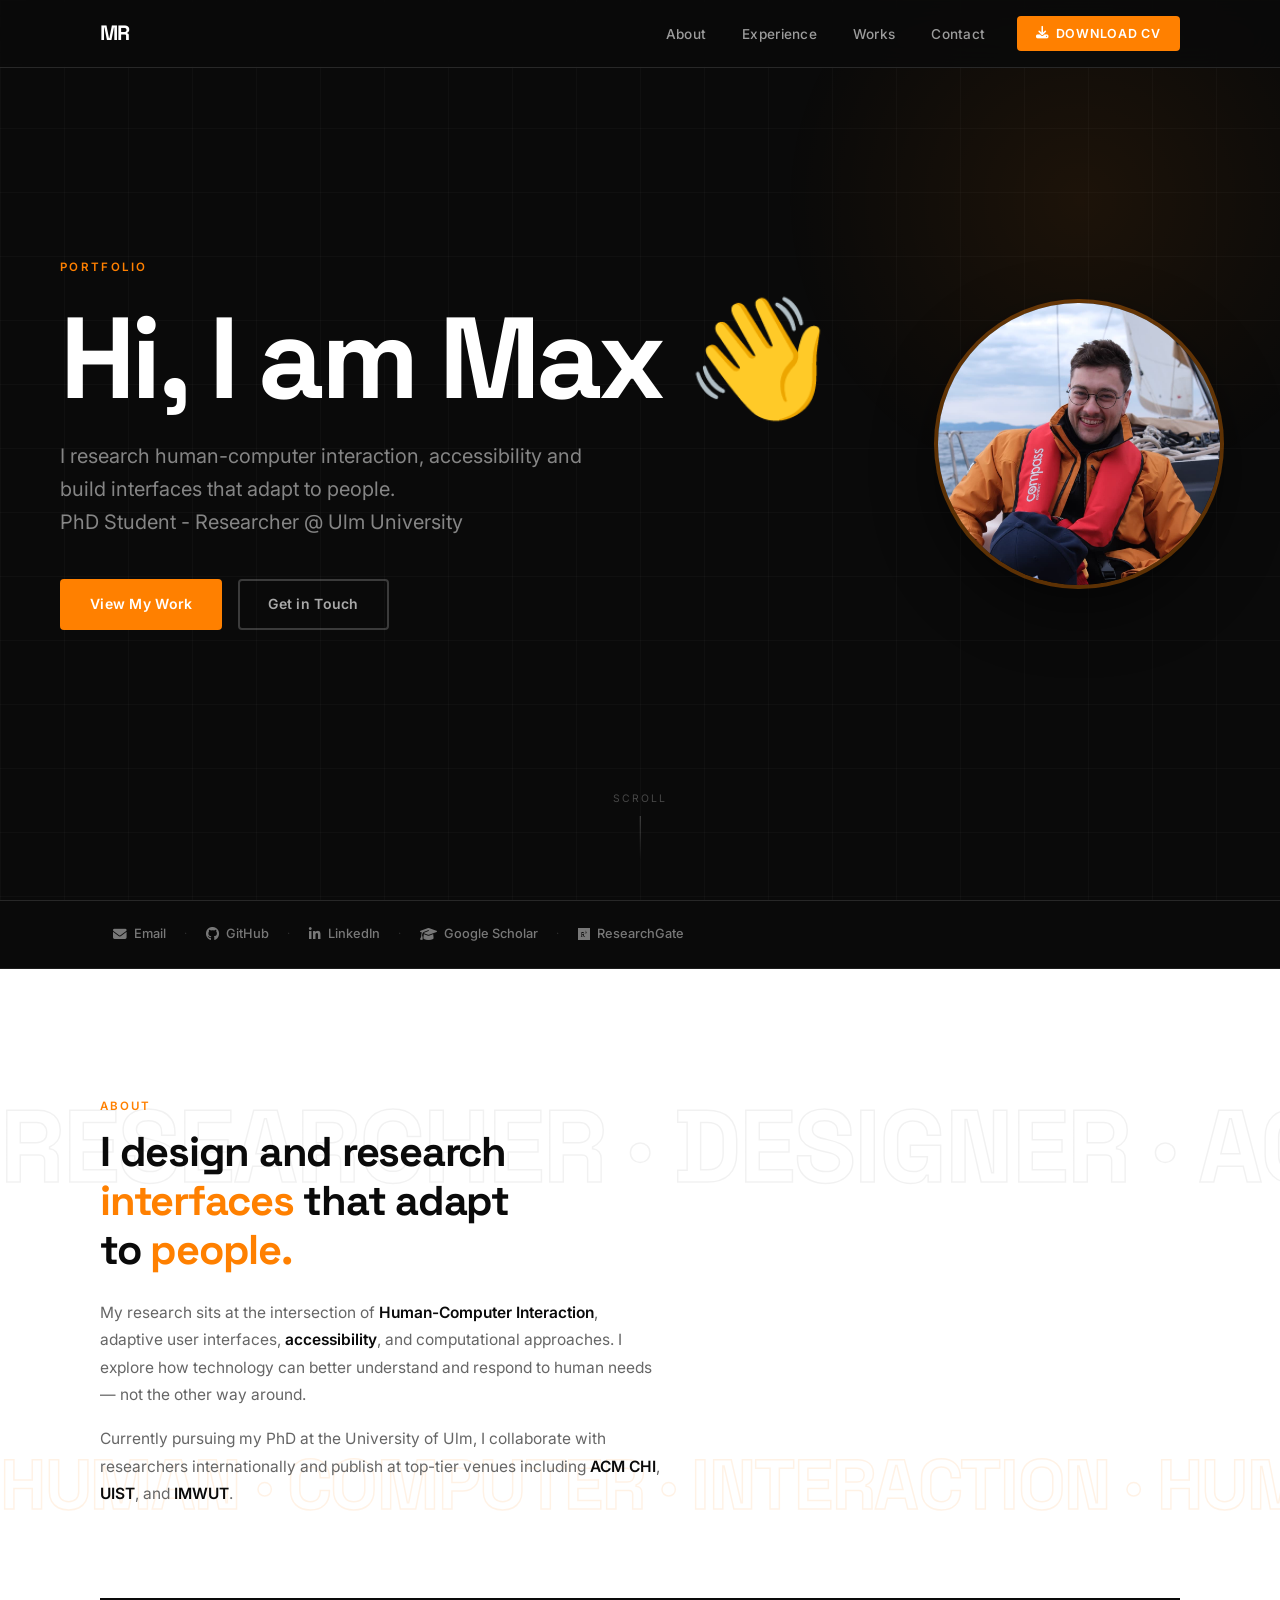
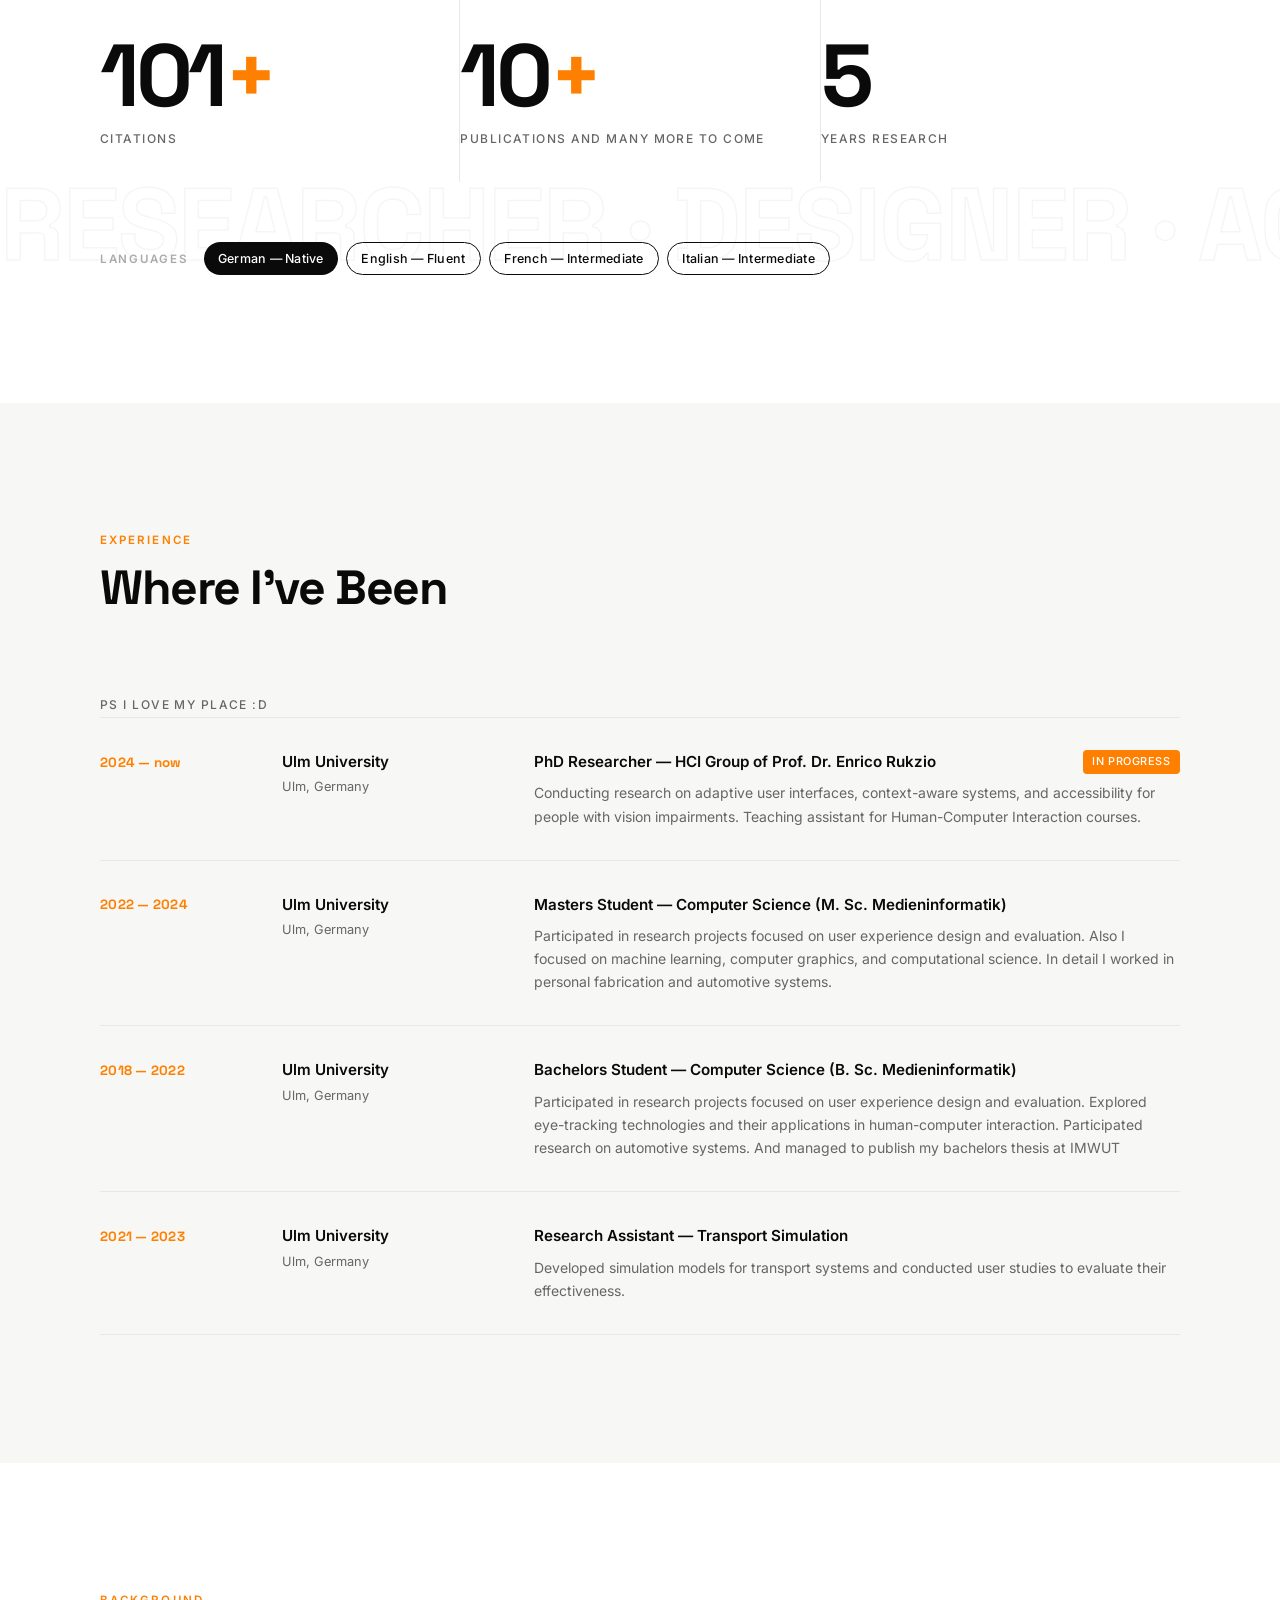
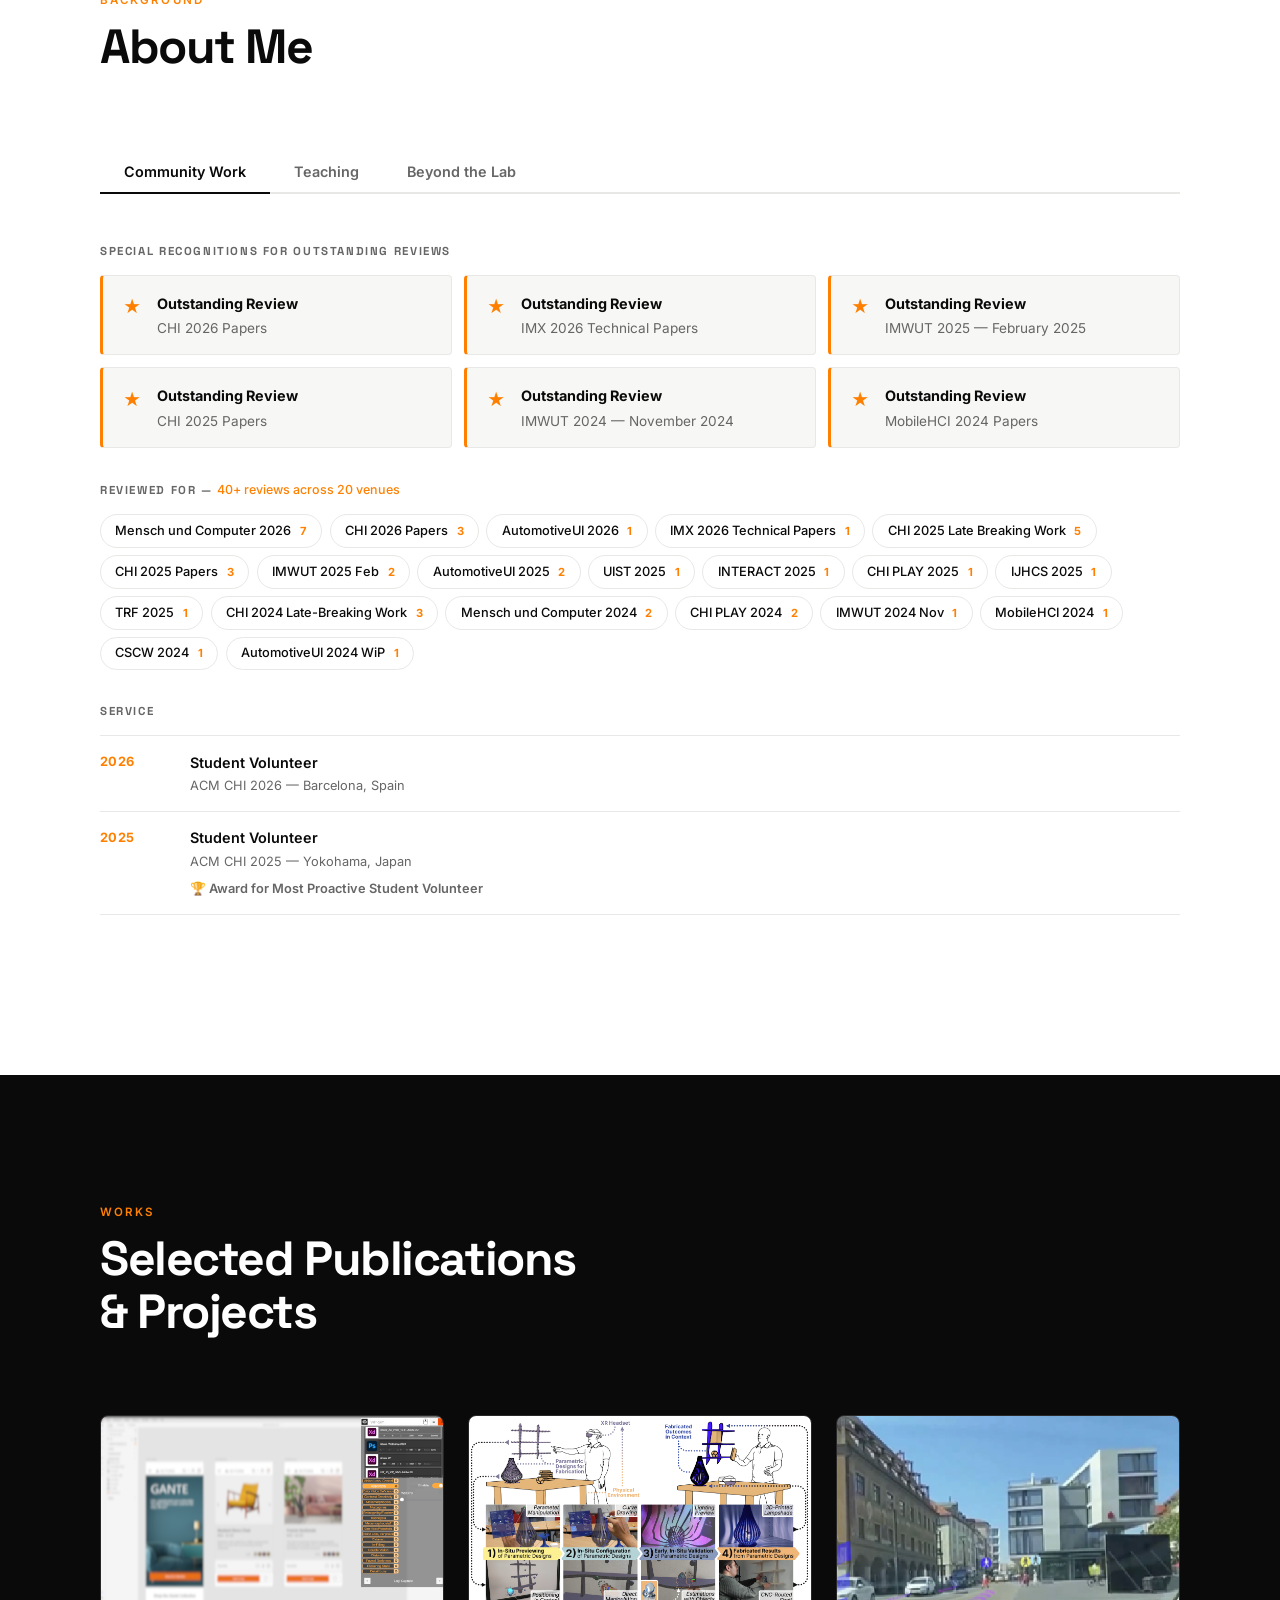
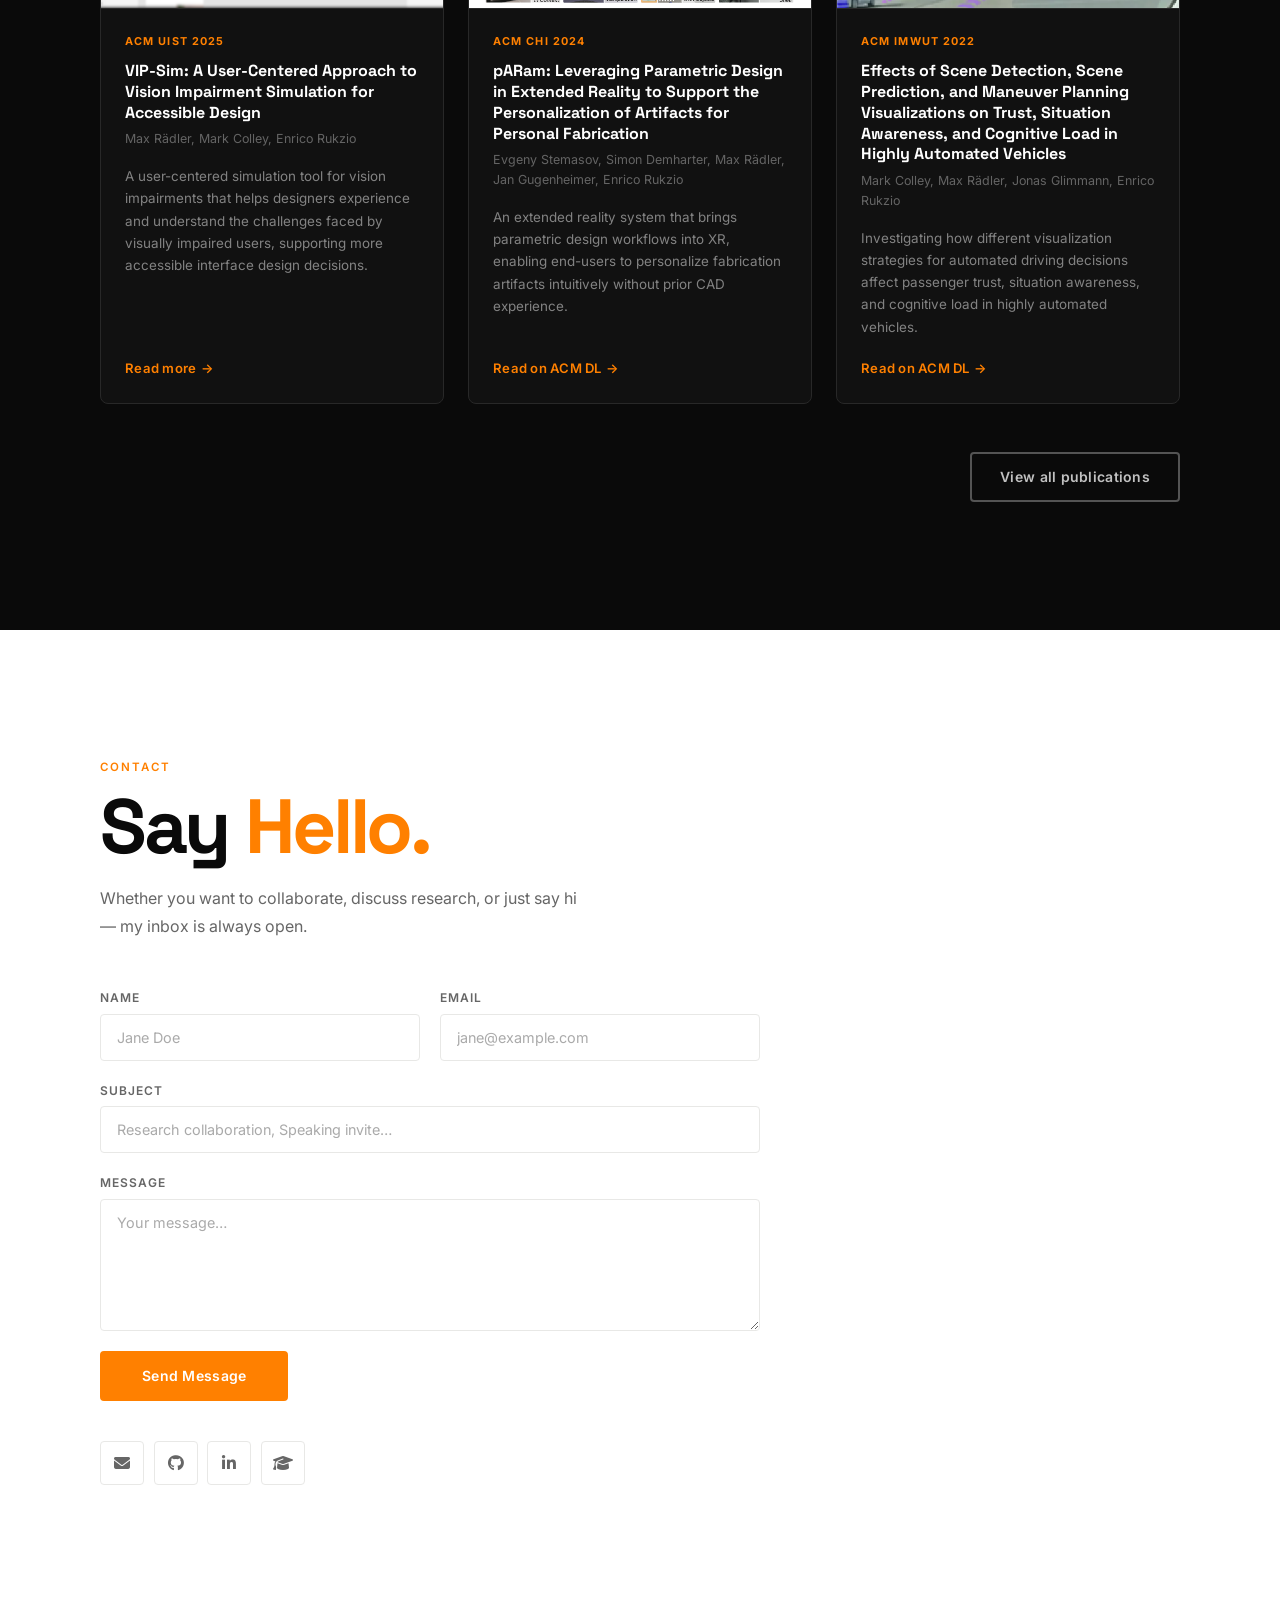
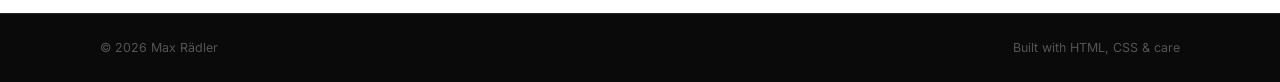
==== commit b21773a7: "Updating content" ====
--- a/index.html
+++ b/index.html
@@ -186,7 +186,7 @@
               <span class="exp-role">PhD Researcher — HCI Group of Prof. Dr. Enrico Rukzio<span class="badge badge--accent align-right">In Progress</span></span> 
               
               <p>Conducting research on adaptive user interfaces, context-aware systems, and
-                 gaze-based interaction. Teaching assistant for Human-Computer Interaction courses.</p>
+                 accessibility for people with vision impairments. Teaching assistant for Human-Computer Interaction courses.</p>
             </div>
           </div>
 
@@ -198,7 +198,7 @@
             </div>
             <div class="exp-desc">
               <span class="exp-role">Masters Student — Computer Science (M. Sc. Medieninformatik)</span>
-              <p>Placeholder — describe your role, contributions, and key achievements here.</p>
+              <p>Participated in research projects focused on user experience design and evaluation. Also I focused on machine learning, computer graphics, and computational science. In detail I worked in personal fabrication and automotive systems.</p>
             </div>
           </div>
 
@@ -210,7 +210,7 @@
             </div>
             <div class="exp-desc">
               <span class="exp-role">Bachelors Student — Computer Science (B. Sc. Medieninformatik)</span>
-              <p>Placeholder — describe your role, contributions, and key achievements here.</p>
+              <p>Participated in research projects focused on user experience design and evaluation. Explored eye-tracking technologies and their applications in human-computer interaction. Participated research on automotive systems. And managed to publish my bachelors thesis at IMWUT</p>
             </div>
           </div>
 
@@ -222,7 +222,7 @@
             </div>
             <div class="exp-desc">
               <span class="exp-role">Research Assistant — Transport Simulation</span>
-              <p>Placeholder — describe your role, contributions, and key achievements here.</p>
+              <p>Developed simulation models for transport systems and conducted user studies to evaluate their effectiveness.</p>
             </div>
           </div>
 
@@ -494,7 +494,7 @@
           <!-- ── VIP-Sim · UIST 2025 ── -->
           <article class="work-card">
             <a href="works/vip-sim.html" class="work-img-wrap" tabindex="-1" aria-hidden="true">
-              <div class="work-img-placeholder">Teaser Image</div>
+              <img src="assets/images/vipsim.png" alt="VIP-Sim teaser" class="work-img" />
             </a>
             <div class="work-card-body">
               <span class="work-tag">ACM UIST 2025</span>
@@ -511,60 +511,43 @@
             </div>
           </article>
 
-          <!-- ── Work card 1 ── -->
+          <!-- ── pARam · CHI 2024 ── -->
           <article class="work-card">
-            <a href="works/example-paper.html" class="work-img-wrap" tabindex="-1" aria-hidden="true">
-              <div class="work-img-placeholder">Teaser Image</div>
+            <a href="https://dl.acm.org/doi/full/10.1145/3613904.3642083" target="_blank" rel="noopener" class="work-img-wrap" tabindex="-1" aria-hidden="true">
+              <img src="assets/images/param.png" alt="pARam teaser" class="work-img" />
             </a>
             <div class="work-card-body">
               <span class="work-tag">ACM CHI 2024</span>
               <h3 class="work-title">
-                <a href="works/example-paper.html">Gaze-Adaptive Interfaces: Understanding User Attention in Dynamic Environments</a>
+                <a href="https://dl.acm.org/doi/full/10.1145/3613904.3642083" target="_blank" rel="noopener">pARam: Leveraging Parametric Design in Extended Reality to Support the Personalization of Artifacts for Personal Fabrication</a>
               </h3>
-              <h4 class="work-subtitle">Max Raed, Jane Doe, John Smith</h4>
+              <h4 class="work-subtitle">Evgeny Stemasov, Simon Demharter, Max Rädler, Jan Gugenheimer, Enrico Rukzio</h4>
               <p class="work-excerpt">
-                A novel approach to adapting UI layouts in real time based on gaze patterns,
-                improving task completion time by 23% in controlled user studies.
+                An extended reality system that brings parametric design workflows into XR,
+                enabling end-users to personalize fabrication artifacts intuitively without
+                prior CAD experience.
               </p>
-              <a href="works/example-paper.html" class="work-read-more">Read more <span aria-hidden="true">→</span></a>
+              <a href="https://dl.acm.org/doi/full/10.1145/3613904.3642083" target="_blank" rel="noopener" class="work-read-more">Read on ACM DL <span aria-hidden="true">→</span></a>
             </div>
           </article>
 
-          <!-- ── Work card 2 ── -->
+          <!-- ── Automated Vehicles · IMWUT 2022 ── -->
           <article class="work-card">
-            <a href="#" class="work-img-wrap" tabindex="-1" aria-hidden="true">
-              <div class="work-img-placeholder">Teaser Image</div>
+            <a href="https://dl.acm.org/doi/abs/10.1145/3534609" target="_blank" rel="noopener" class="work-img-wrap" tabindex="-1" aria-hidden="true">
+              <img src="assets/images/fact.png" alt="Automated vehicles study teaser" class="work-img" />
             </a>
             <div class="work-card-body">
-              <span class="work-tag">UIST 2023</span>
+              <span class="work-tag">ACM IMWUT 2022</span>
               <h3 class="work-title">
-                <a href="#">Context-Aware Notification Management Using Physiological Signals</a>
+                <a href="https://dl.acm.org/doi/abs/10.1145/3534609" target="_blank" rel="noopener">Effects of Scene Detection, Scene Prediction, and Maneuver Planning Visualizations on Trust, Situation Awareness, and Cognitive Load in Highly Automated Vehicles</a>
               </h3>
-              <h4 class="work-subtitle">Max Raed, Jane Doe</h4>
+              <h4 class="work-subtitle">Mark Colley, Max Rädler, Jonas Glimmann, Enrico Rukzio</h4>
               <p class="work-excerpt">
-                Physiological signals such as heart rate variability inform smarter notification
-                delivery, reducing interruption costs without sacrificing important information.
+                Investigating how different visualization strategies for automated driving decisions
+                affect passenger trust, situation awareness, and cognitive load in highly
+                automated vehicles.
               </p>
-              <a href="#" class="work-read-more">Read more <span aria-hidden="true">→</span></a>
-            </div>
-          </article>
-
-          <!-- ── Work card 3 ── -->
-          <article class="work-card">
-            <a href="#" class="work-img-wrap" tabindex="-1" aria-hidden="true">
-              <div class="work-img-placeholder">Teaser Image</div>
-            </a>
-            <div class="work-card-body">
-              <span class="work-tag">IMWUT 2023</span>
-              <h3 class="work-title">
-                <a href="#">Implicit Authentication via Behavioural Biometrics on Smartwatches</a>
-              </h3>
-              <h4 class="work-subtitle">Max Raed, John Smith, Eva Müller</h4>
-              <p class="work-excerpt">
-                Motion and touch dynamics from commodity smartwatches achieve continuous
-                authentication with 94% accuracy while remaining transparent to users.
-              </p>
-              <a href="#" class="work-read-more">Read more <span aria-hidden="true">→</span></a>
+              <a href="https://dl.acm.org/doi/abs/10.1145/3534609" target="_blank" rel="noopener" class="work-read-more">Read on ACM DL <span aria-hidden="true">→</span></a>
             </div>
           </article>
 
--- a/assets/css/style.css
+++ b/assets/css/style.css
@@ -100,6 +100,64 @@
 }
 .btn-cv:hover { background: var(--accent-dark); transform: translateY(-1px); }
 
+/* ── CV Modal ── */
+#cv-modal {
+  display: none;
+  position: fixed; inset: 0; z-index: 500;
+  align-items: center; justify-content: center;
+}
+#cv-modal.cv-modal--open { display: flex; }
+
+.cv-modal-backdrop {
+  position: absolute; inset: 0;
+  background: rgba(0,0,0,0.65);
+  backdrop-filter: blur(4px);
+  -webkit-backdrop-filter: blur(4px);
+  animation: fadeIn 0.2s ease;
+}
+
+.cv-modal-box {
+  position: relative; z-index: 1;
+  background: var(--bg); border-radius: 12px;
+  padding: clamp(2rem, 5vw, 3rem);
+  max-width: 480px; width: calc(100% - 2rem);
+  text-align: center;
+  box-shadow: 0 24px 80px rgba(0,0,0,0.35);
+  animation: slideUp 0.25s ease;
+}
+
+.cv-modal-close {
+  position: absolute; top: 1rem; right: 1rem;
+  background: none; border: none;
+  font-size: 1rem; color: var(--text-light);
+  cursor: pointer; line-height: 1;
+  transition: color var(--trans);
+}
+.cv-modal-close:hover { color: var(--text); }
+
+.cv-modal-icon {
+  font-size: 2.5rem; margin-bottom: 1rem; line-height: 1;
+}
+
+.cv-modal-box h2 {
+  font-family: var(--font-display);
+  font-size: 1.4rem; font-weight: 700;
+  letter-spacing: -0.02em; margin-bottom: 1rem;
+  color: var(--text);
+}
+
+.cv-modal-box p {
+  font-size: 0.9rem; color: var(--text-muted);
+  line-height: 1.7; margin-bottom: 1.75rem;
+}
+
+.cv-modal-box strong { color: var(--accent); font-weight: 600; }
+
+.cv-modal-btn { display: inline-flex; }
+
+@keyframes fadeIn  { from { opacity: 0; } to { opacity: 1; } }
+@keyframes slideUp { from { opacity: 0; transform: translateY(16px); } to { opacity: 1; transform: translateY(0); } }
+
 /* ── Nav ── */
 .nav-header {
   position: fixed; top: 0; left: 0; right: 0; z-index: 100;
@@ -725,6 +783,14 @@
   transition: background var(--trans);
 }
 .work-card:hover .work-img-placeholder { background: #222; }
+
+.work-img {
+  width: 100%; aspect-ratio: 16/9;
+  object-fit: cover; display: block;
+  border-bottom: 1px solid var(--border-dark);
+  transition: opacity var(--trans);
+}
+.work-card:hover .work-img { opacity: 0.88; }
 
 .work-card-body {
   padding: 1.5rem; display: flex; flex-direction: column; flex: 1;
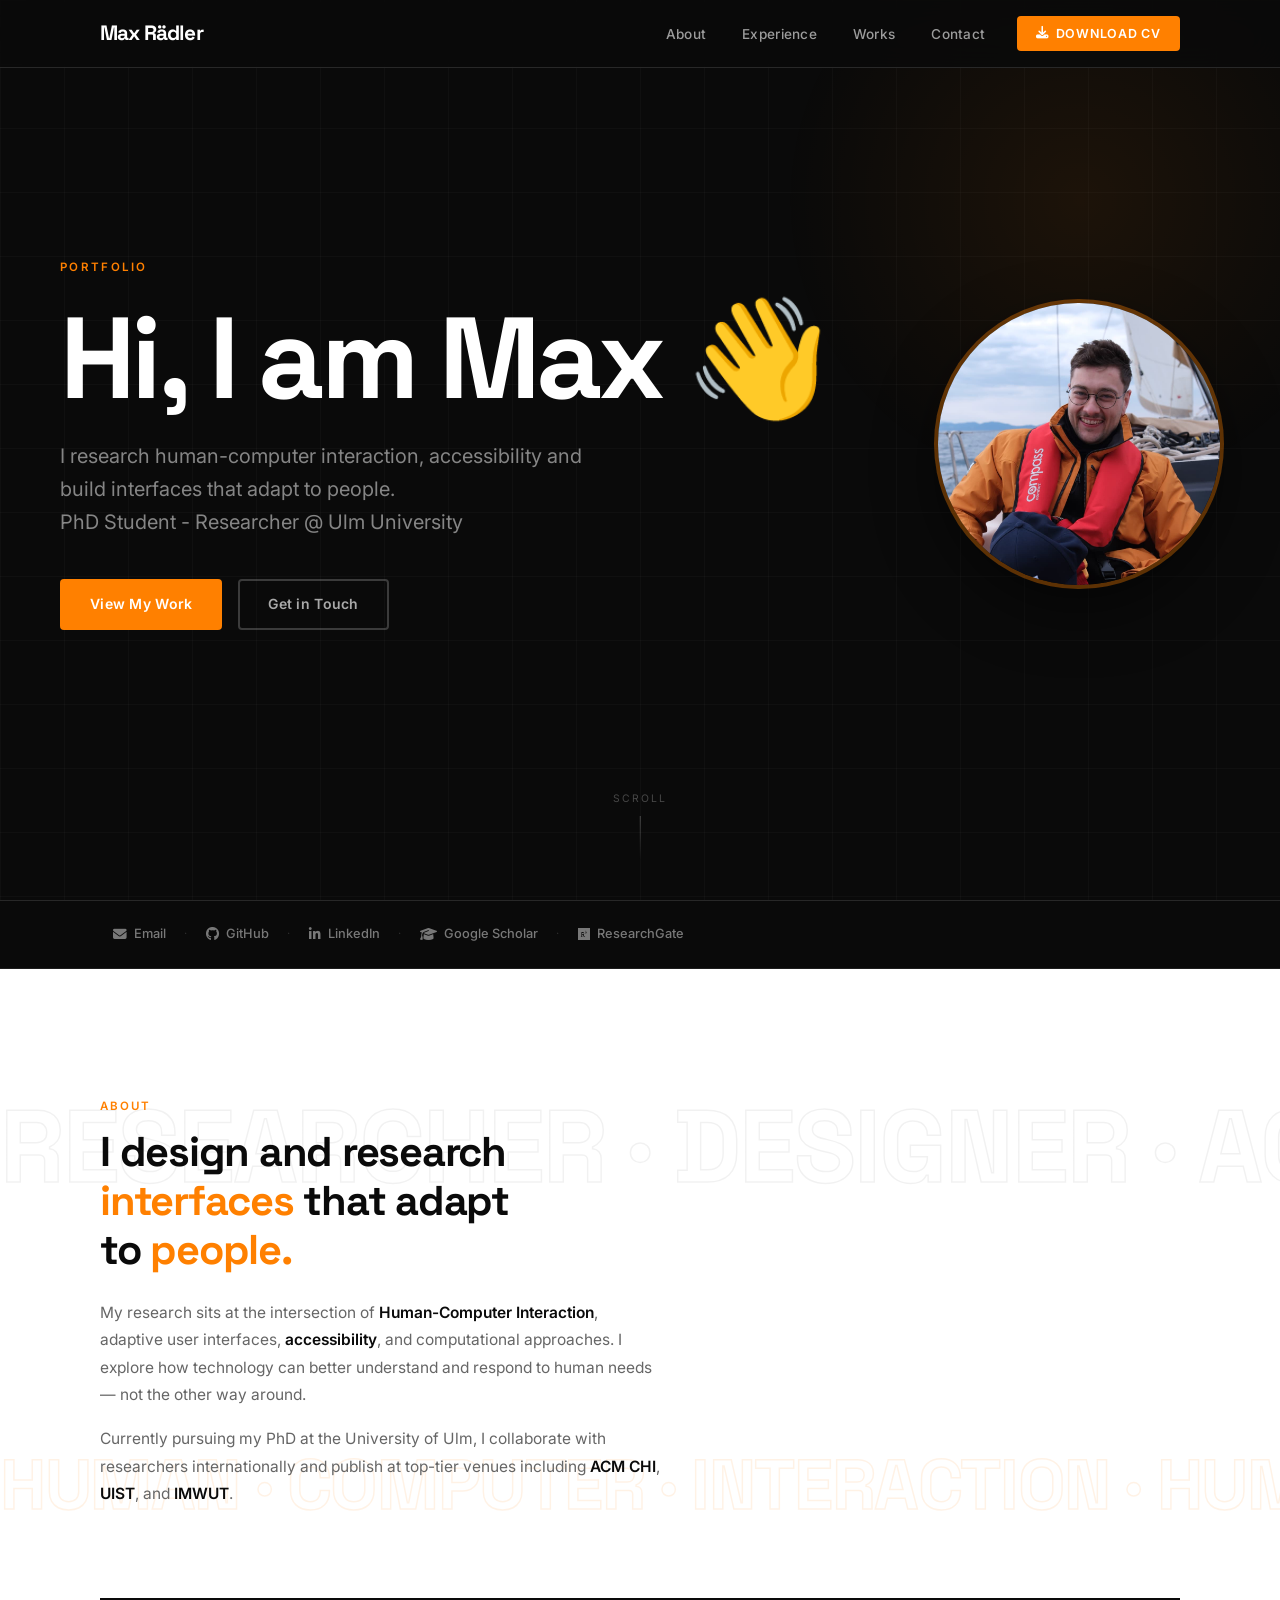
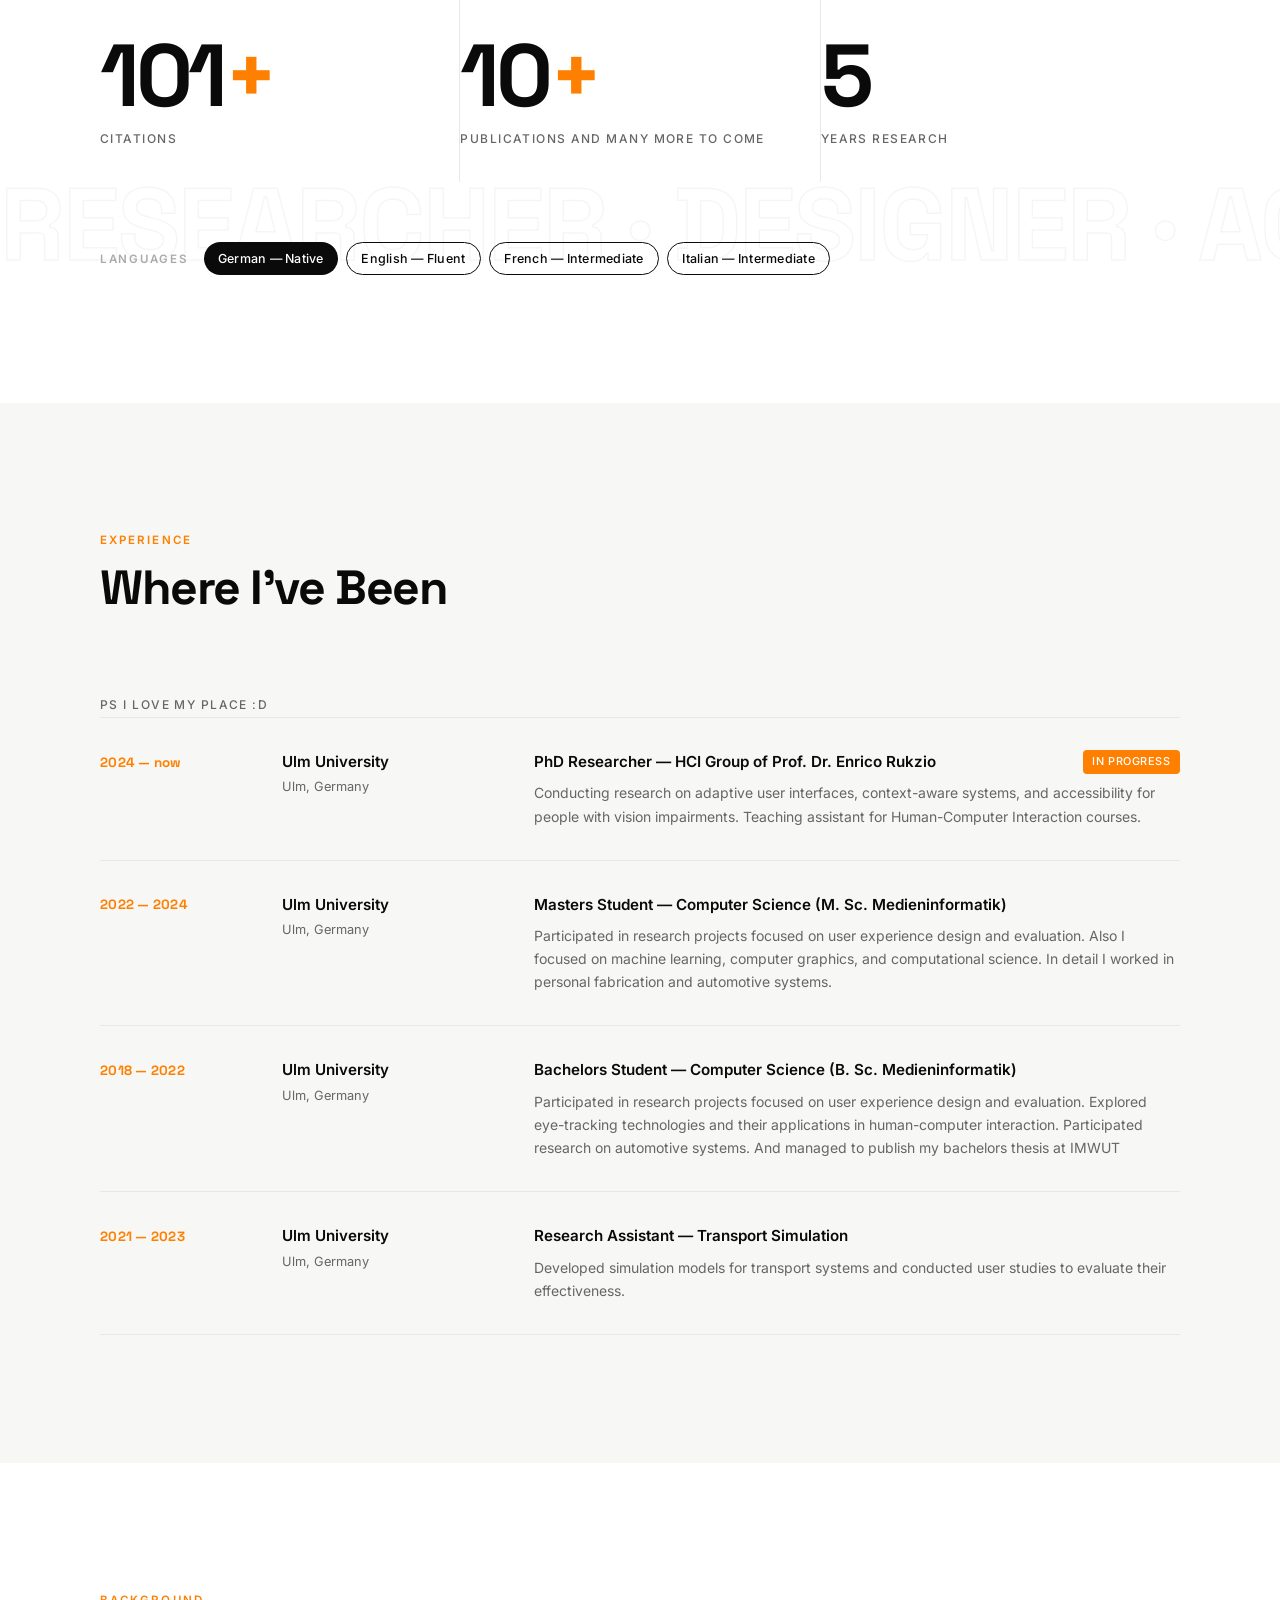
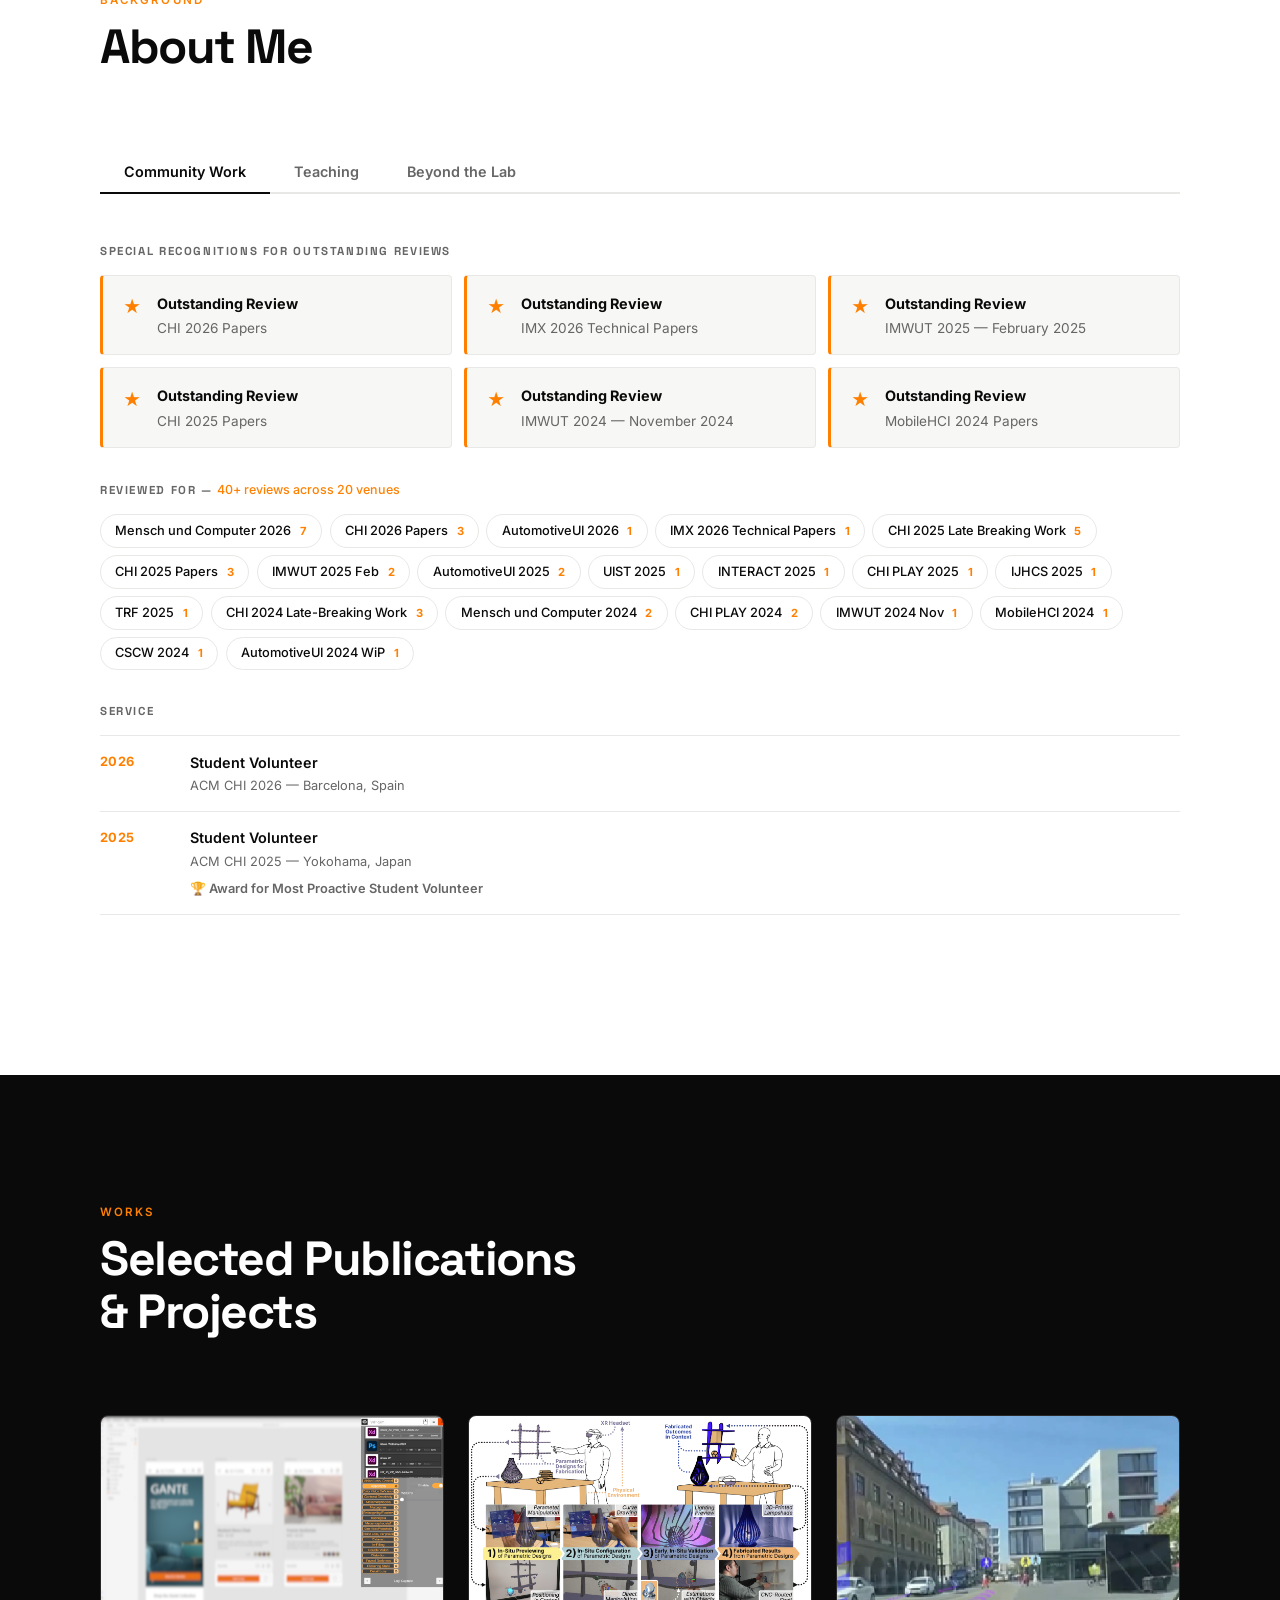
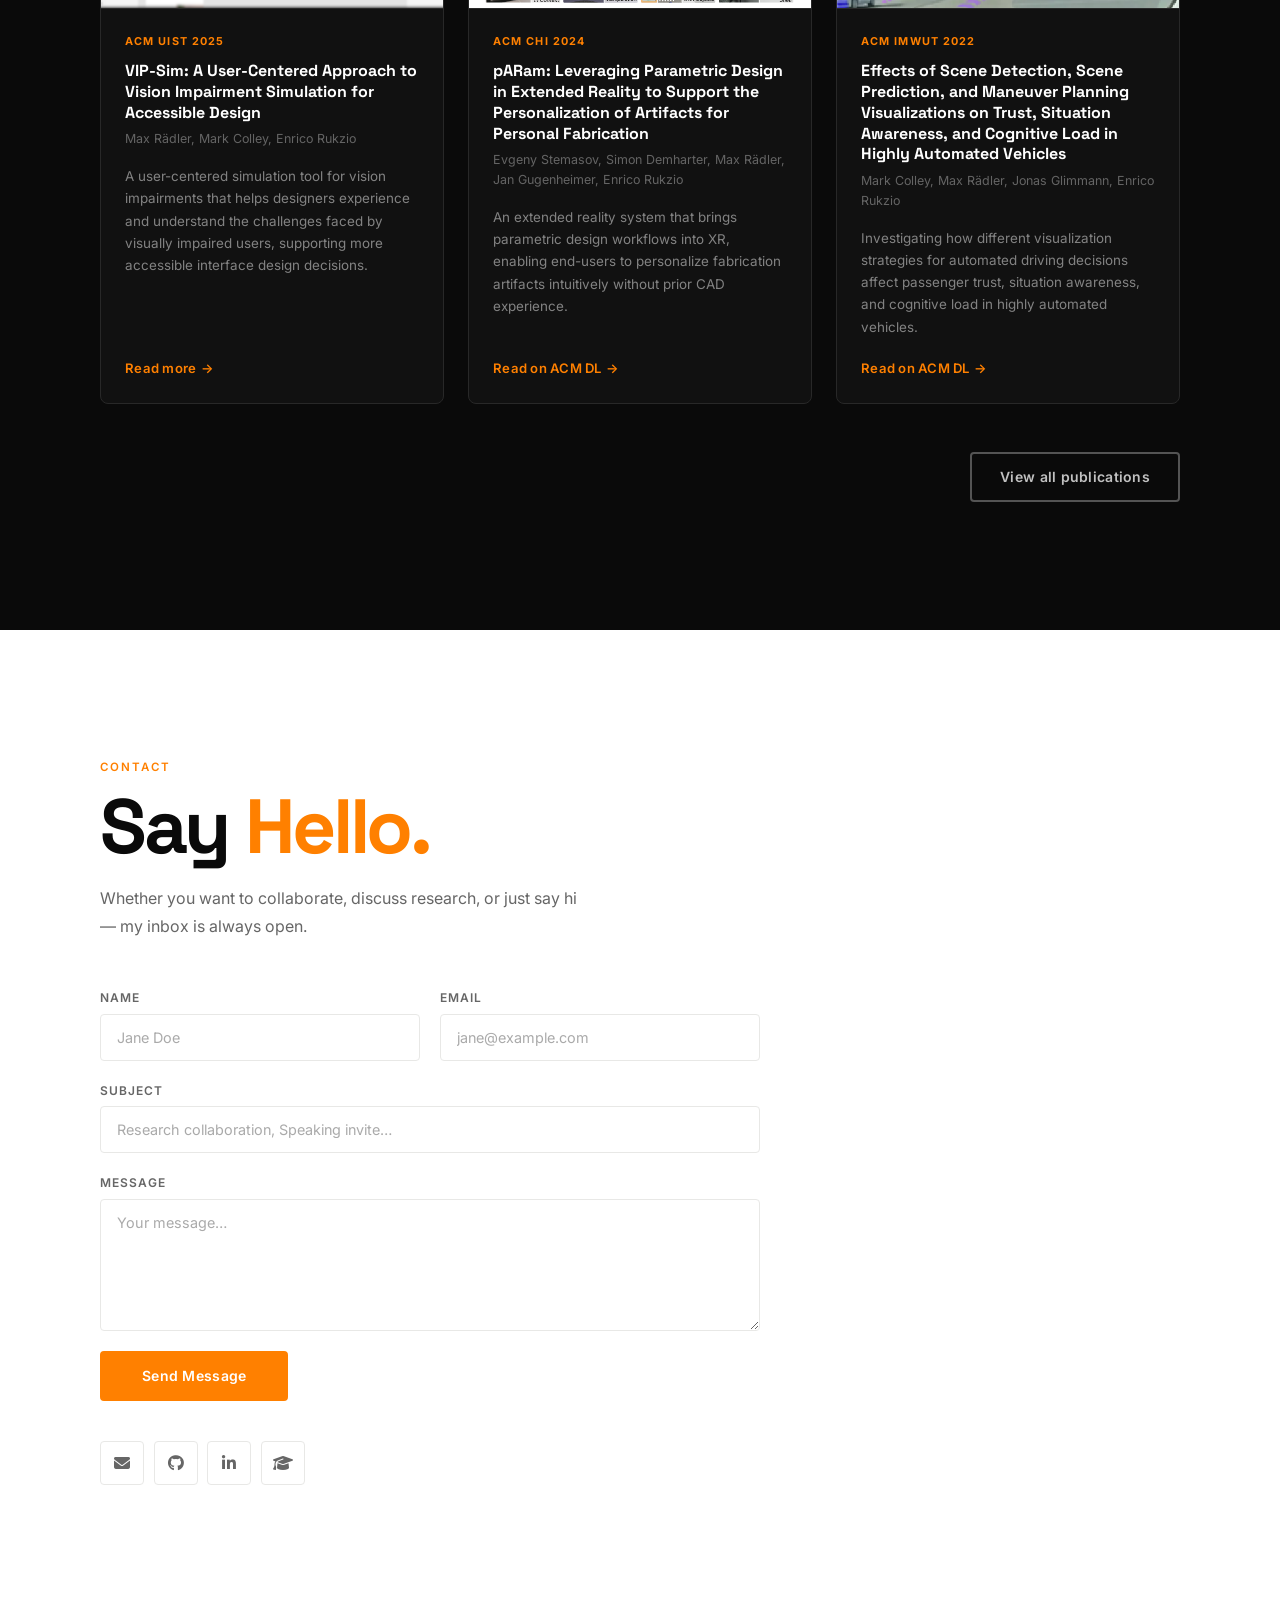
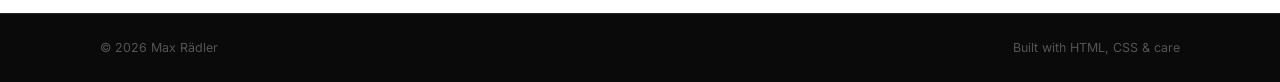
==== commit 29225c60: "Update index.html" ====
--- a/index.html
+++ b/index.html
@@ -17,7 +17,7 @@
   <!-- ═══════════════════════════ NAV ═══════════════════════════ -->
   <header class="nav-header">
     <nav class="nav-inner">
-      <a href="#hero" class="nav-logo">MR</a>
+      <a href="#hero" class="nav-logo">Max Rädler</a>
       <ul class="nav-links">
         <li><a href="#about">About</a></li>
         <li><a href="#experience">Experience</a></li>
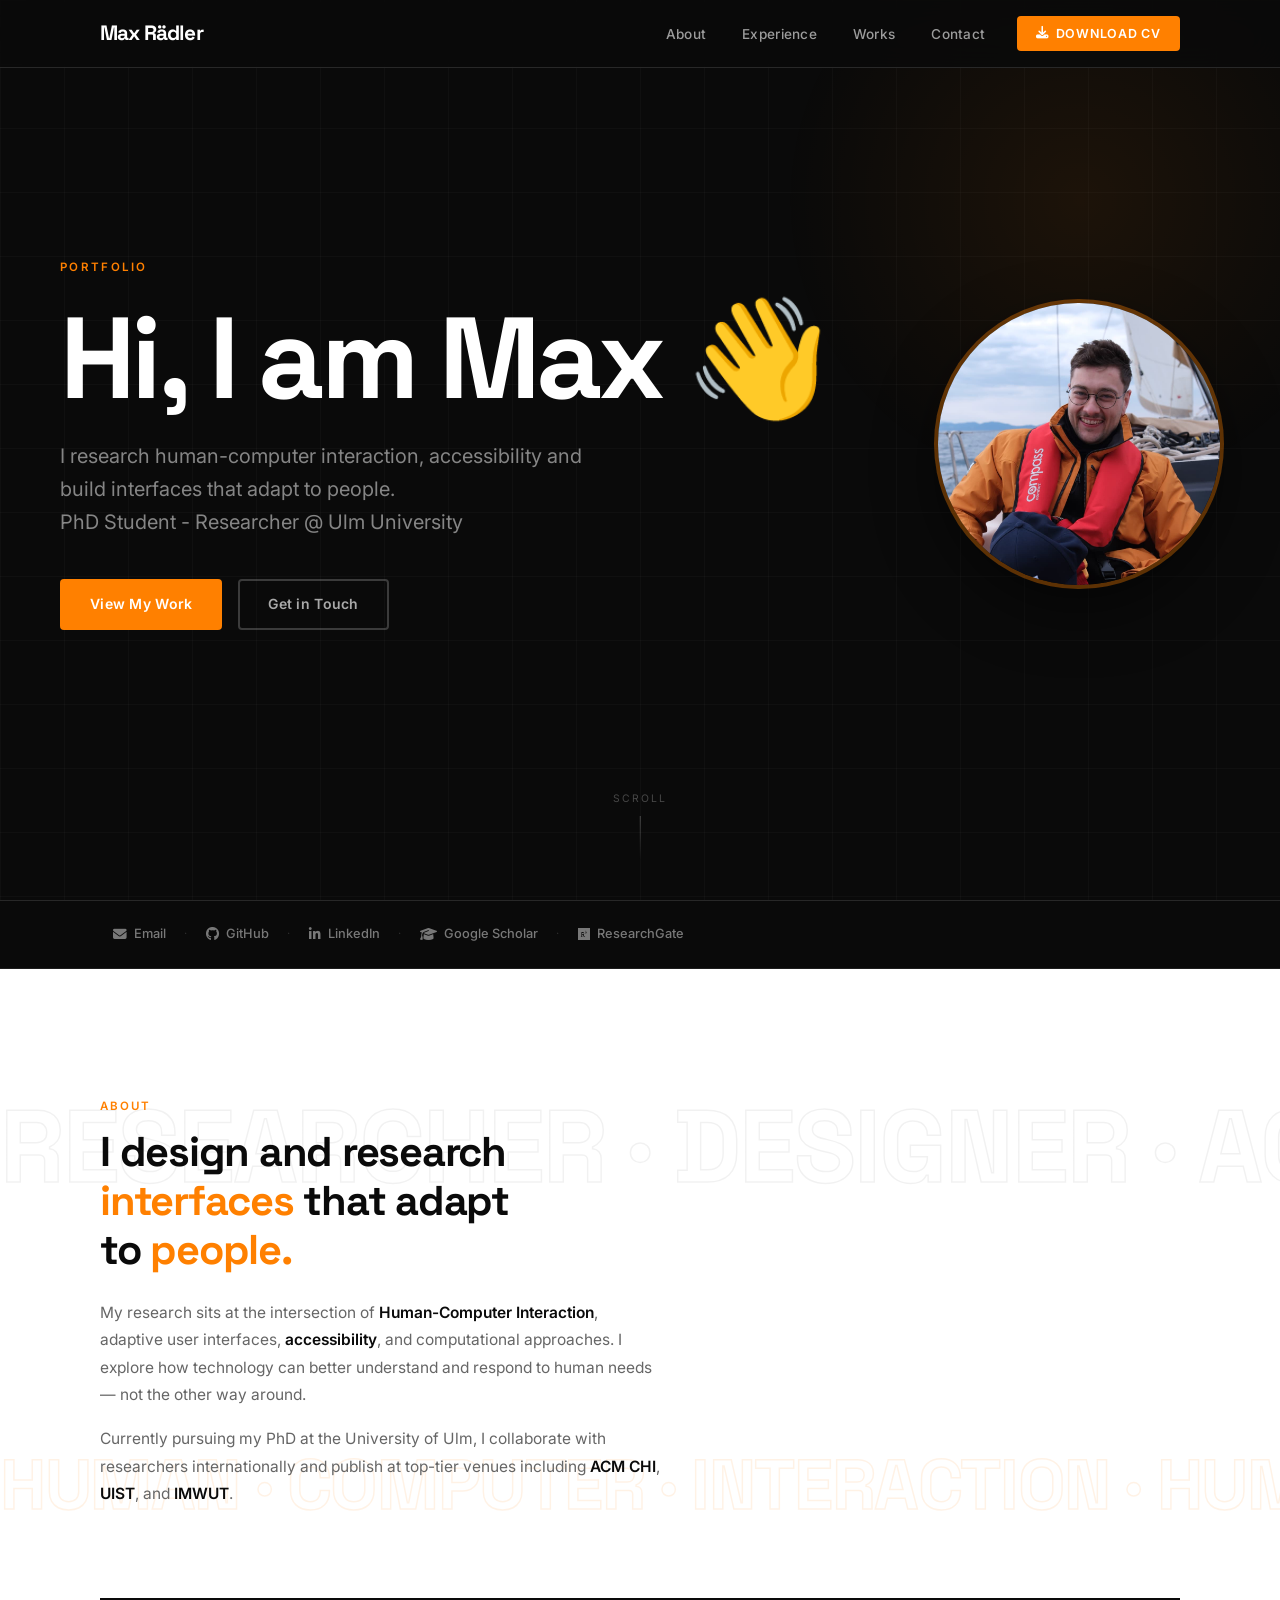
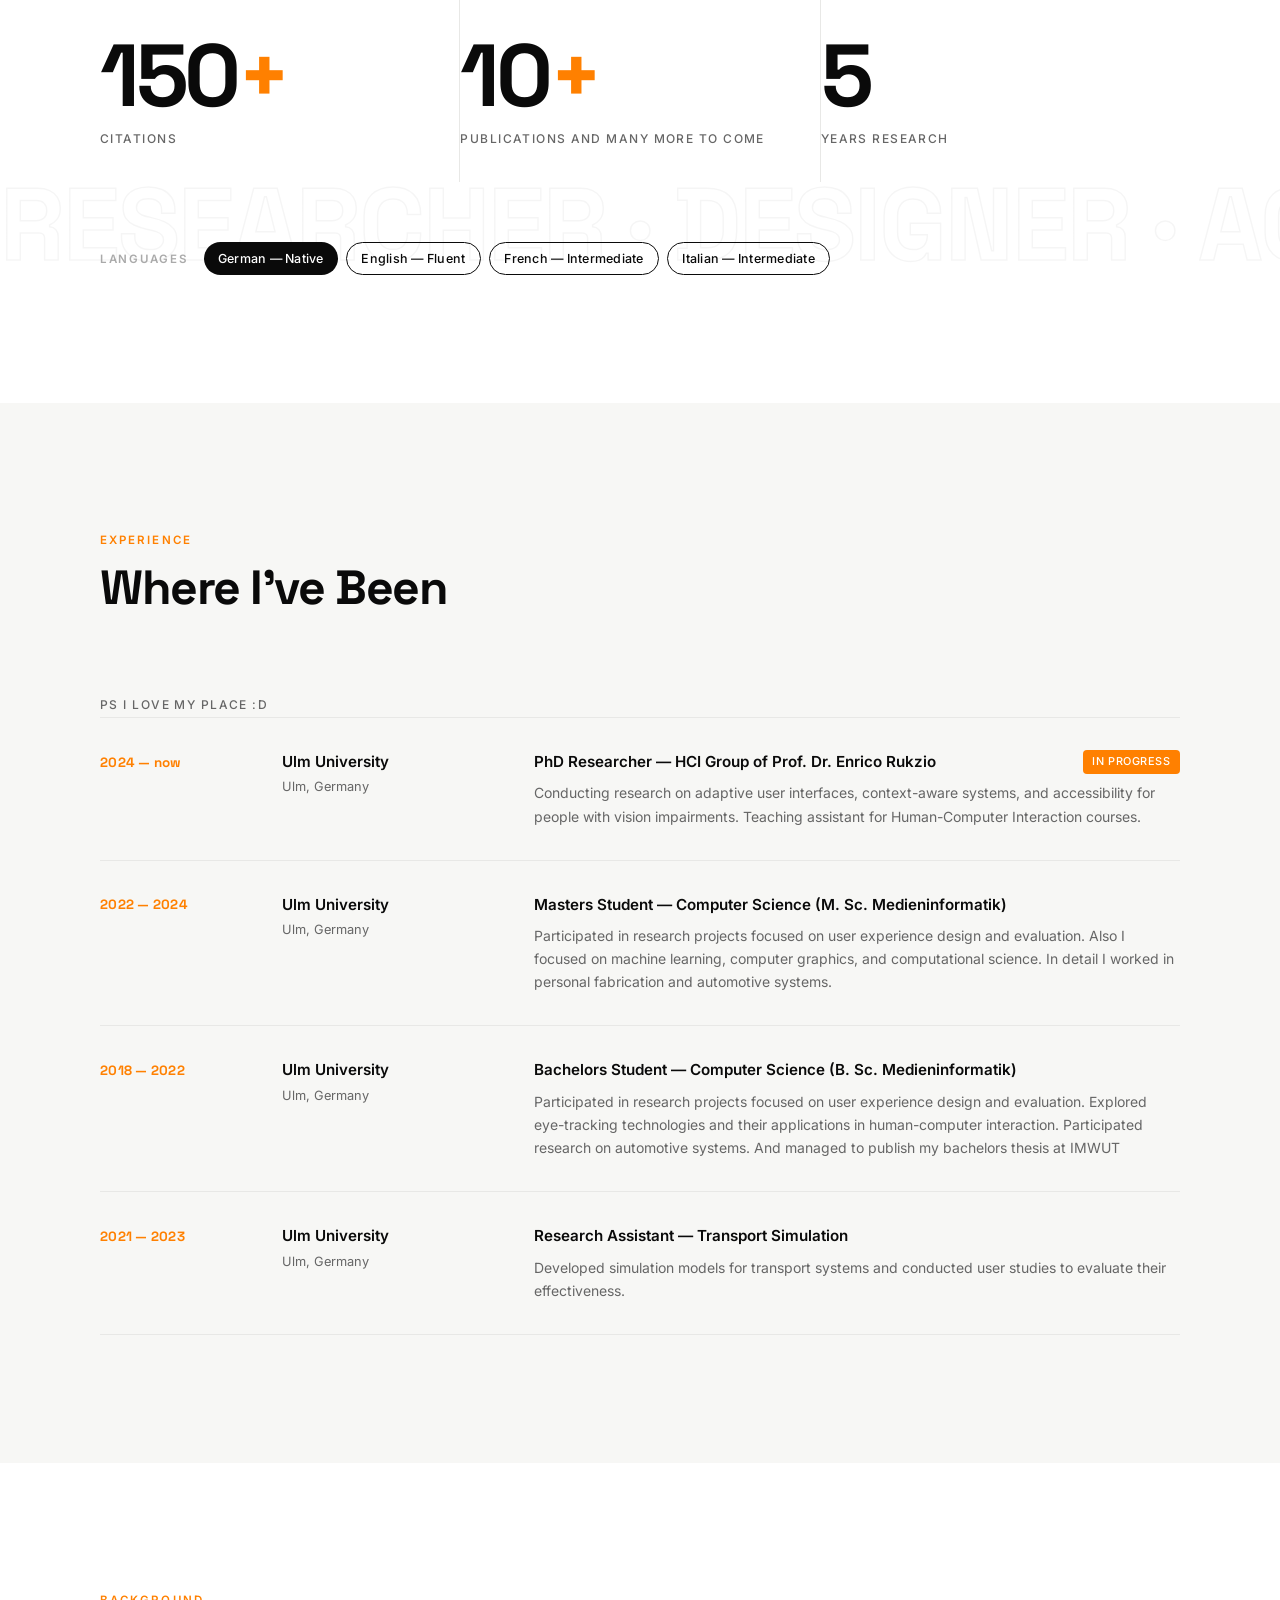
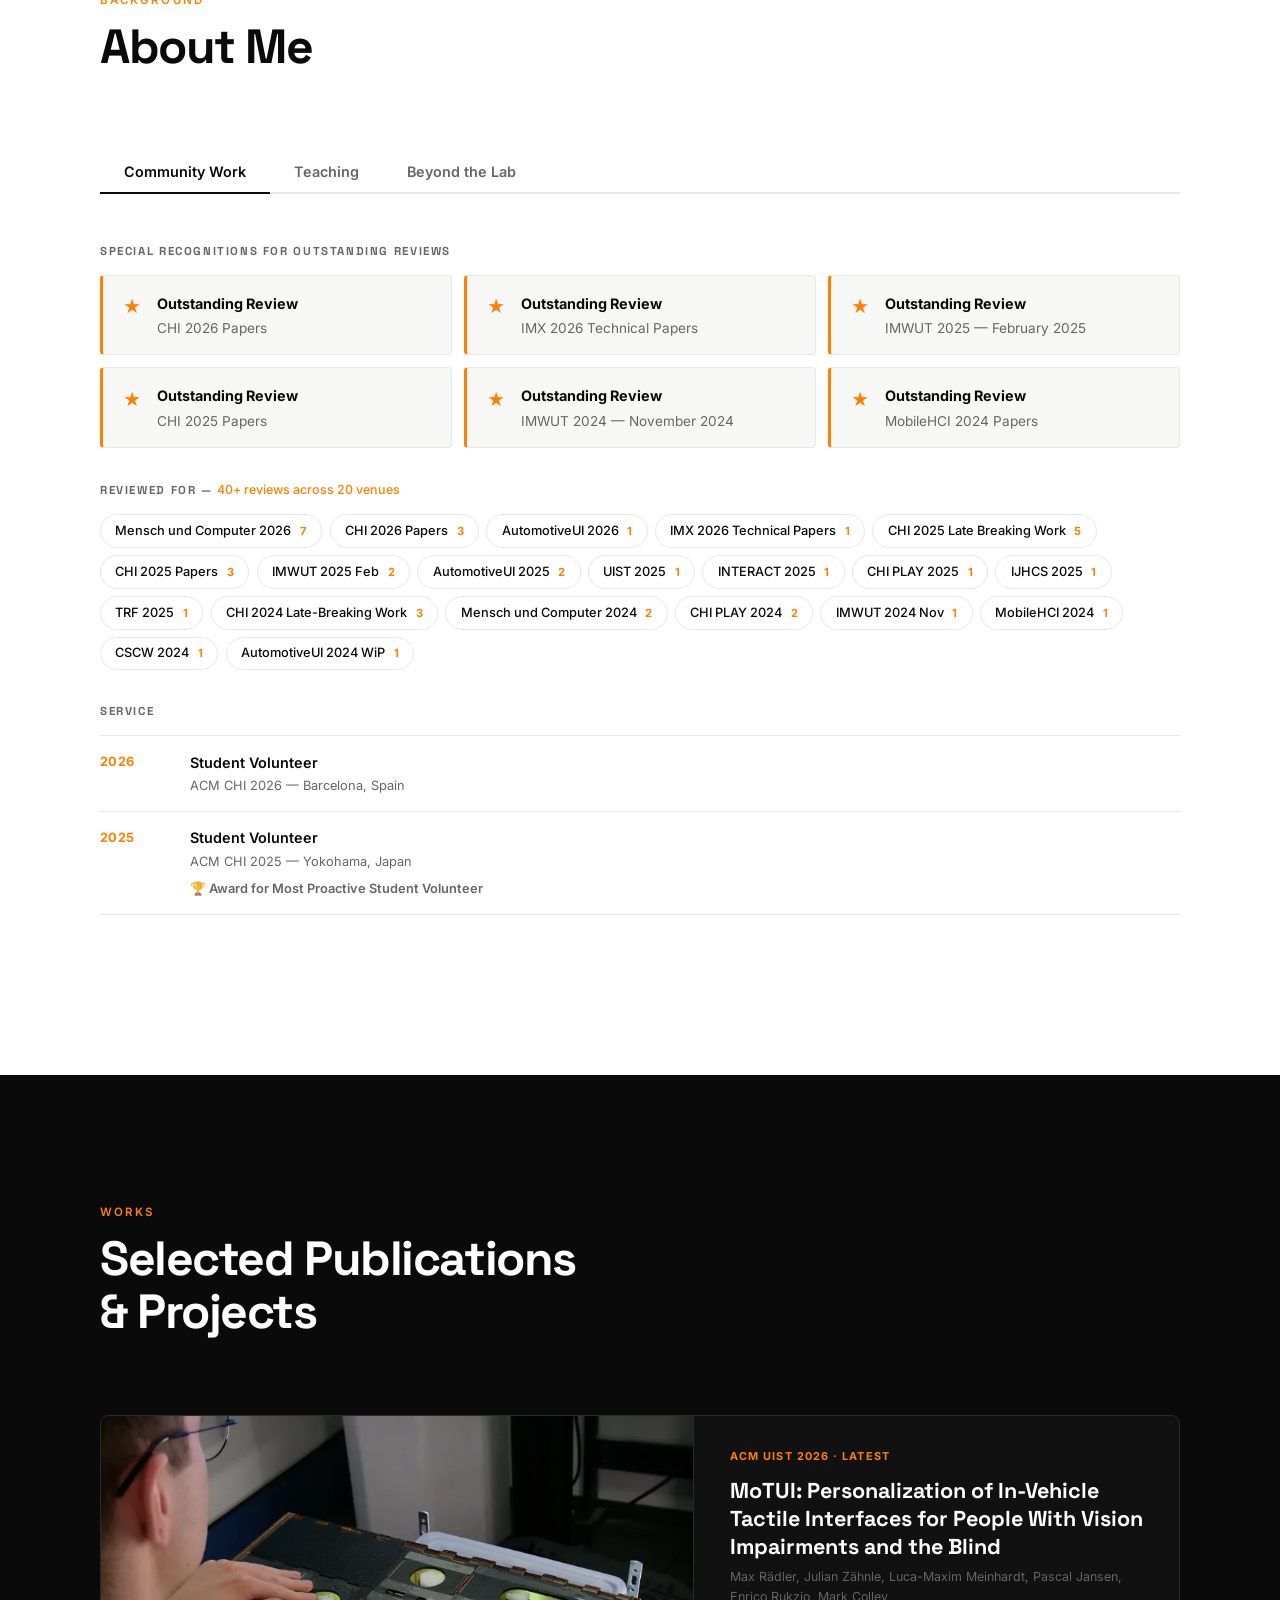
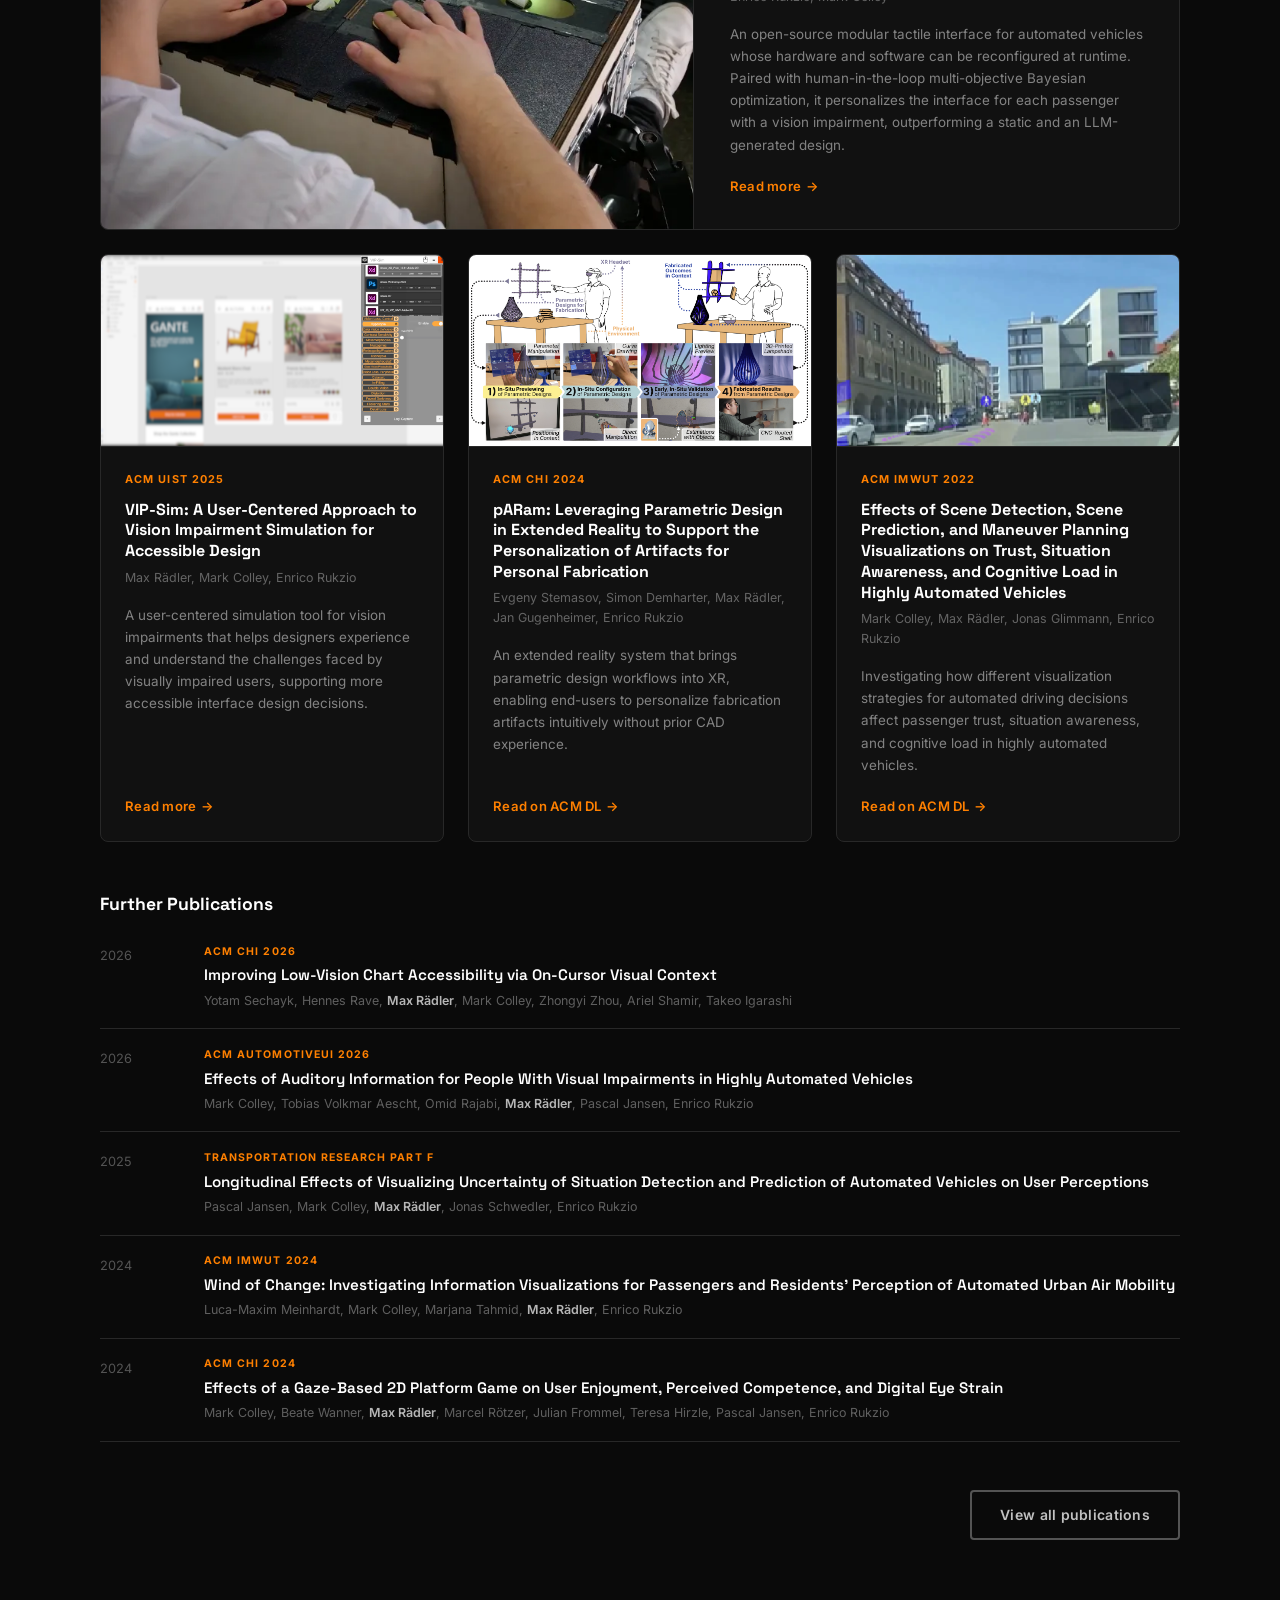
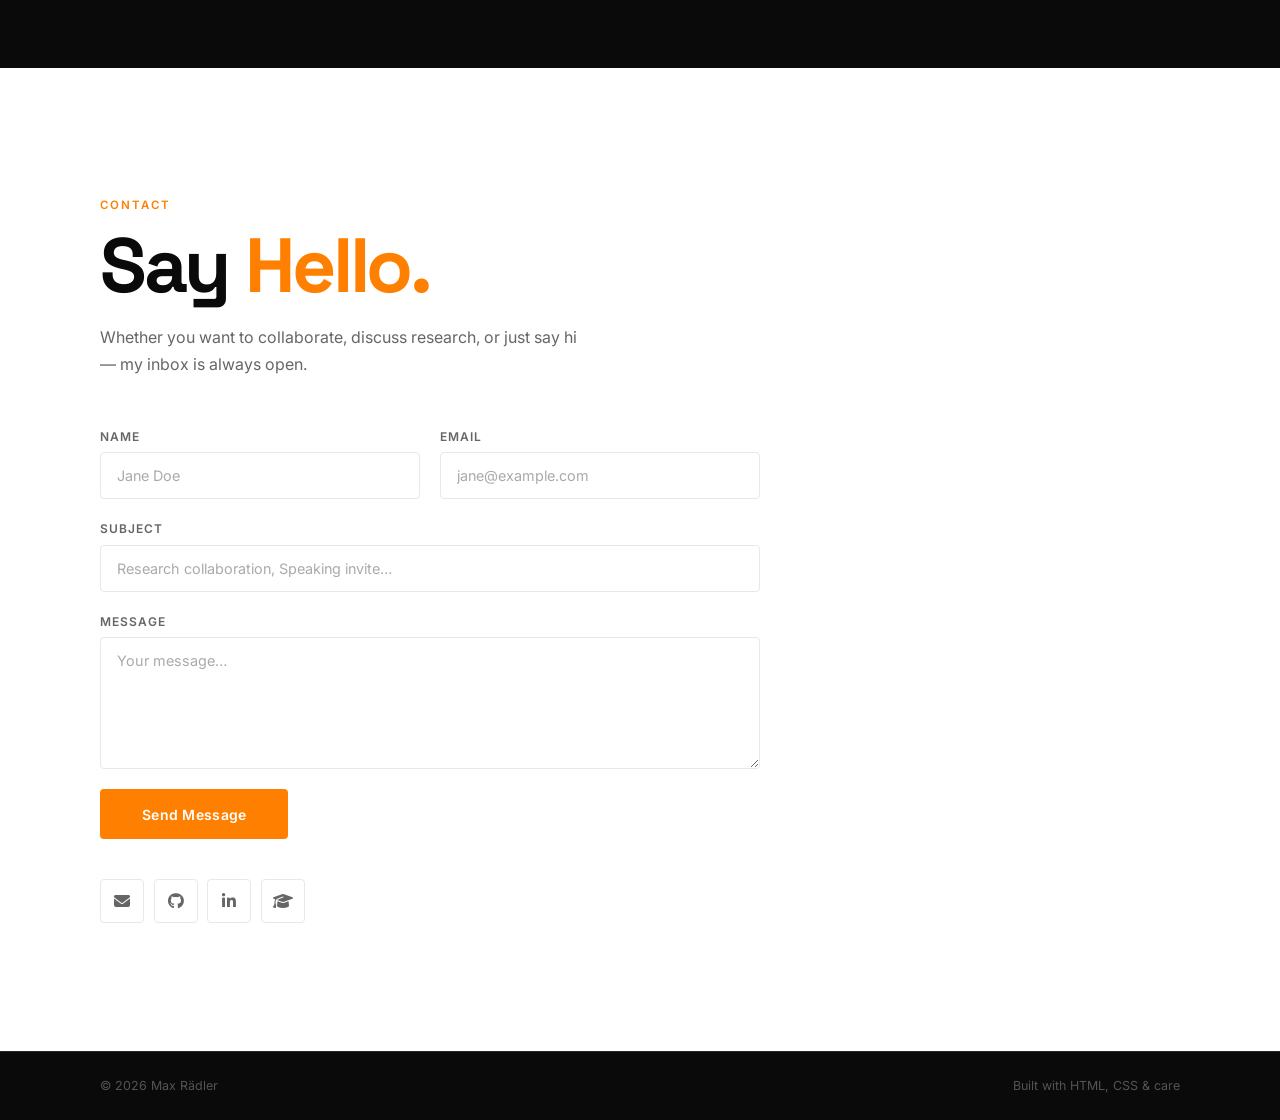
==== commit 347371aa: "Updated UIST26" ====
--- a/index.html
+++ b/index.html
@@ -133,7 +133,7 @@
         <!-- ── Stats ── -->
         <div class="stats-row">
           <div class="stat-item">
-            <span class="stat-number" data-count="101" data-suffix="+">
+            <span class="stat-number" data-count="150" data-suffix="+">
               <span class="counter-val">0</span><span class="stat-suffix">+</span>
             </span>
             <span class="stat-label">Citations</span>
@@ -491,6 +491,27 @@
 
         <div class="works-grid">
 
+          <!-- ── MoTUI · UIST 2026 (featured, spans full row) ── -->
+          <article class="work-card work-card--featured">
+            <a href="works/motui.html" class="work-img-wrap" tabindex="-1" aria-hidden="true">
+              <img src="assets/images/motui.webp" alt="MoTUI teaser" class="work-img" />
+            </a>
+            <div class="work-card-body">
+              <span class="work-tag">ACM UIST 2026 · Latest</span>
+              <h3 class="work-title">
+                <a href="works/motui.html">MoTUI: Personalization of In-Vehicle Tactile Interfaces for People With Vision Impairments and the Blind</a>
+              </h3>
+              <h4 class="work-subtitle">Max Rädler, Julian Zähnle, Luca-Maxim Meinhardt, Pascal Jansen, Enrico Rukzio, Mark Colley</h4>
+              <p class="work-excerpt">
+                An open-source modular tactile interface for automated vehicles whose hardware and
+                software can be reconfigured at runtime. Paired with human-in-the-loop multi-objective
+                Bayesian optimization, it personalizes the interface for each passenger with a vision
+                impairment, outperforming a static and an LLM-generated design.
+              </p>
+              <a href="works/motui.html" class="work-read-more">Read more <span aria-hidden="true">→</span></a>
+            </div>
+          </article>
+
           <!-- ── VIP-Sim · UIST 2025 ── -->
           <article class="work-card">
             <a href="works/vip-sim.html" class="work-img-wrap" tabindex="-1" aria-hidden="true">
@@ -553,6 +574,56 @@
 
         </div>
 
+        <!-- ── Further publications (co-authored, no subpage) ── -->
+        <div class="pub-list">
+          <h3 class="pub-list-title">Further Publications</h3>
+
+          <div class="pub-item">
+            <span class="pub-year">2026</span>
+            <div class="pub-body">
+              <span class="pub-venue">ACM CHI 2026</span>
+              <a href="https://doi.org/10.1145/3772318.3791165" target="_blank" rel="noopener" class="pub-title">Improving Low-Vision Chart Accessibility via On-Cursor Visual Context</a>
+              <span class="pub-authors">Yotam Sechayk, Hennes Rave, <b>Max Rädler</b>, Mark Colley, Zhongyi Zhou, Ariel Shamir, Takeo Igarashi</span>
+            </div>
+          </div>
+
+          <div class="pub-item">
+            <span class="pub-year">2026</span>
+            <div class="pub-body">
+              <span class="pub-venue">ACM AutomotiveUI 2026</span>
+              <a href="https://doi.org/10.1145/3828157.3828774" target="_blank" rel="noopener" class="pub-title">Effects of Auditory Information for People With Visual Impairments in Highly Automated Vehicles</a>
+              <span class="pub-authors">Mark Colley, Tobias Volkmar Aescht, Omid Rajabi, <b>Max Rädler</b>, Pascal Jansen, Enrico Rukzio</span>
+            </div>
+          </div>
+
+          <div class="pub-item">
+            <span class="pub-year">2025</span>
+            <div class="pub-body">
+              <span class="pub-venue">Transportation Research Part F</span>
+              <a href="https://doi.org/10.1016/j.trf.2025.05.013" target="_blank" rel="noopener" class="pub-title">Longitudinal Effects of Visualizing Uncertainty of Situation Detection and Prediction of Automated Vehicles on User Perceptions</a>
+              <span class="pub-authors">Pascal Jansen, Mark Colley, <b>Max Rädler</b>, Jonas Schwedler, Enrico Rukzio</span>
+            </div>
+          </div>
+
+          <div class="pub-item">
+            <span class="pub-year">2024</span>
+            <div class="pub-body">
+              <span class="pub-venue">ACM IMWUT 2024</span>
+              <a href="https://doi.org/10.1145/3699753" target="_blank" rel="noopener" class="pub-title">Wind of Change: Investigating Information Visualizations for Passengers and Residents' Perception of Automated Urban Air Mobility</a>
+              <span class="pub-authors">Luca-Maxim Meinhardt, Mark Colley, Marjana Tahmid, <b>Max Rädler</b>, Enrico Rukzio</span>
+            </div>
+          </div>
+
+          <div class="pub-item">
+            <span class="pub-year">2024</span>
+            <div class="pub-body">
+              <span class="pub-venue">ACM CHI 2024</span>
+              <a href="https://doi.org/10.1145/3613904.3641909" target="_blank" rel="noopener" class="pub-title">Effects of a Gaze-Based 2D Platform Game on User Enjoyment, Perceived Competence, and Digital Eye Strain</a>
+              <span class="pub-authors">Mark Colley, Beate Wanner, <b>Max Rädler</b>, Marcel Rötzer, Julian Frommel, Teresa Hirzle, Pascal Jansen, Enrico Rukzio</span>
+            </div>
+          </div>
+        </div>
+
         <div class="works-footer">
           <a href="https://scholar.google.de/citations?user=HmSPxPsAAAAJ&hl" class="btn-ghost btn-ghost--light">View all publications</a>
         </div>
--- a/assets/css/style.css
+++ b/assets/css/style.css
@@ -815,6 +815,46 @@
 }
 .work-read-more:hover { color: #ffaa44; gap: 0.5rem; }
 
+/* featured card: full row, image beside text */
+@media (min-width: 769px) {
+  .work-card--featured { grid-column: 1 / -1; flex-direction: row; }
+  .work-card--featured .work-img-wrap { flex: 0 0 55%; }
+  .work-card--featured .work-img {
+    height: 100%; border-bottom: none; border-right: 1px solid var(--border-dark);
+  }
+  .work-card--featured .work-card-body { padding: 2rem 2.25rem; justify-content: center; }
+  .work-card--featured .work-title { font-size: 1.35rem; }
+  .work-card--featured .work-excerpt { flex: 0; }
+}
+
+/* ── Further publications list ── */
+.pub-list { margin-bottom: 3rem; }
+.pub-list-title {
+  font-family: var(--font-display); font-size: 1.1rem; font-weight: 700;
+  color: #fff; margin-bottom: 0.5rem;
+}
+.pub-item {
+  display: grid; grid-template-columns: 80px 1fr; gap: 1.5rem;
+  padding: 1.1rem 0; border-bottom: 1px solid var(--border-dark);
+}
+.pub-year { font-size: 0.8rem; color: rgba(255,255,255,0.3); padding-top: 0.15rem; }
+.pub-body { display: flex; flex-direction: column; gap: 0.3rem; }
+.pub-venue {
+  font-size: 0.66rem; font-weight: 700; letter-spacing: 0.1em; text-transform: uppercase;
+  color: var(--accent);
+}
+.pub-title {
+  font-family: var(--font-display); font-size: 0.95rem; font-weight: 600; line-height: 1.35;
+  color: #fff; transition: color var(--trans);
+}
+.pub-title:hover { color: var(--accent); }
+.pub-authors { font-size: 0.78rem; color: rgba(255,255,255,0.35); }
+.pub-authors b { color: rgba(255,255,255,0.7); font-weight: 600; }
+
+@media (max-width: 480px) {
+  .pub-item { grid-template-columns: 1fr; gap: 0.4rem; }
+}
+
 .works-footer { display: flex; justify-content: flex-end; }
 
 /* ── CONTACT ── */
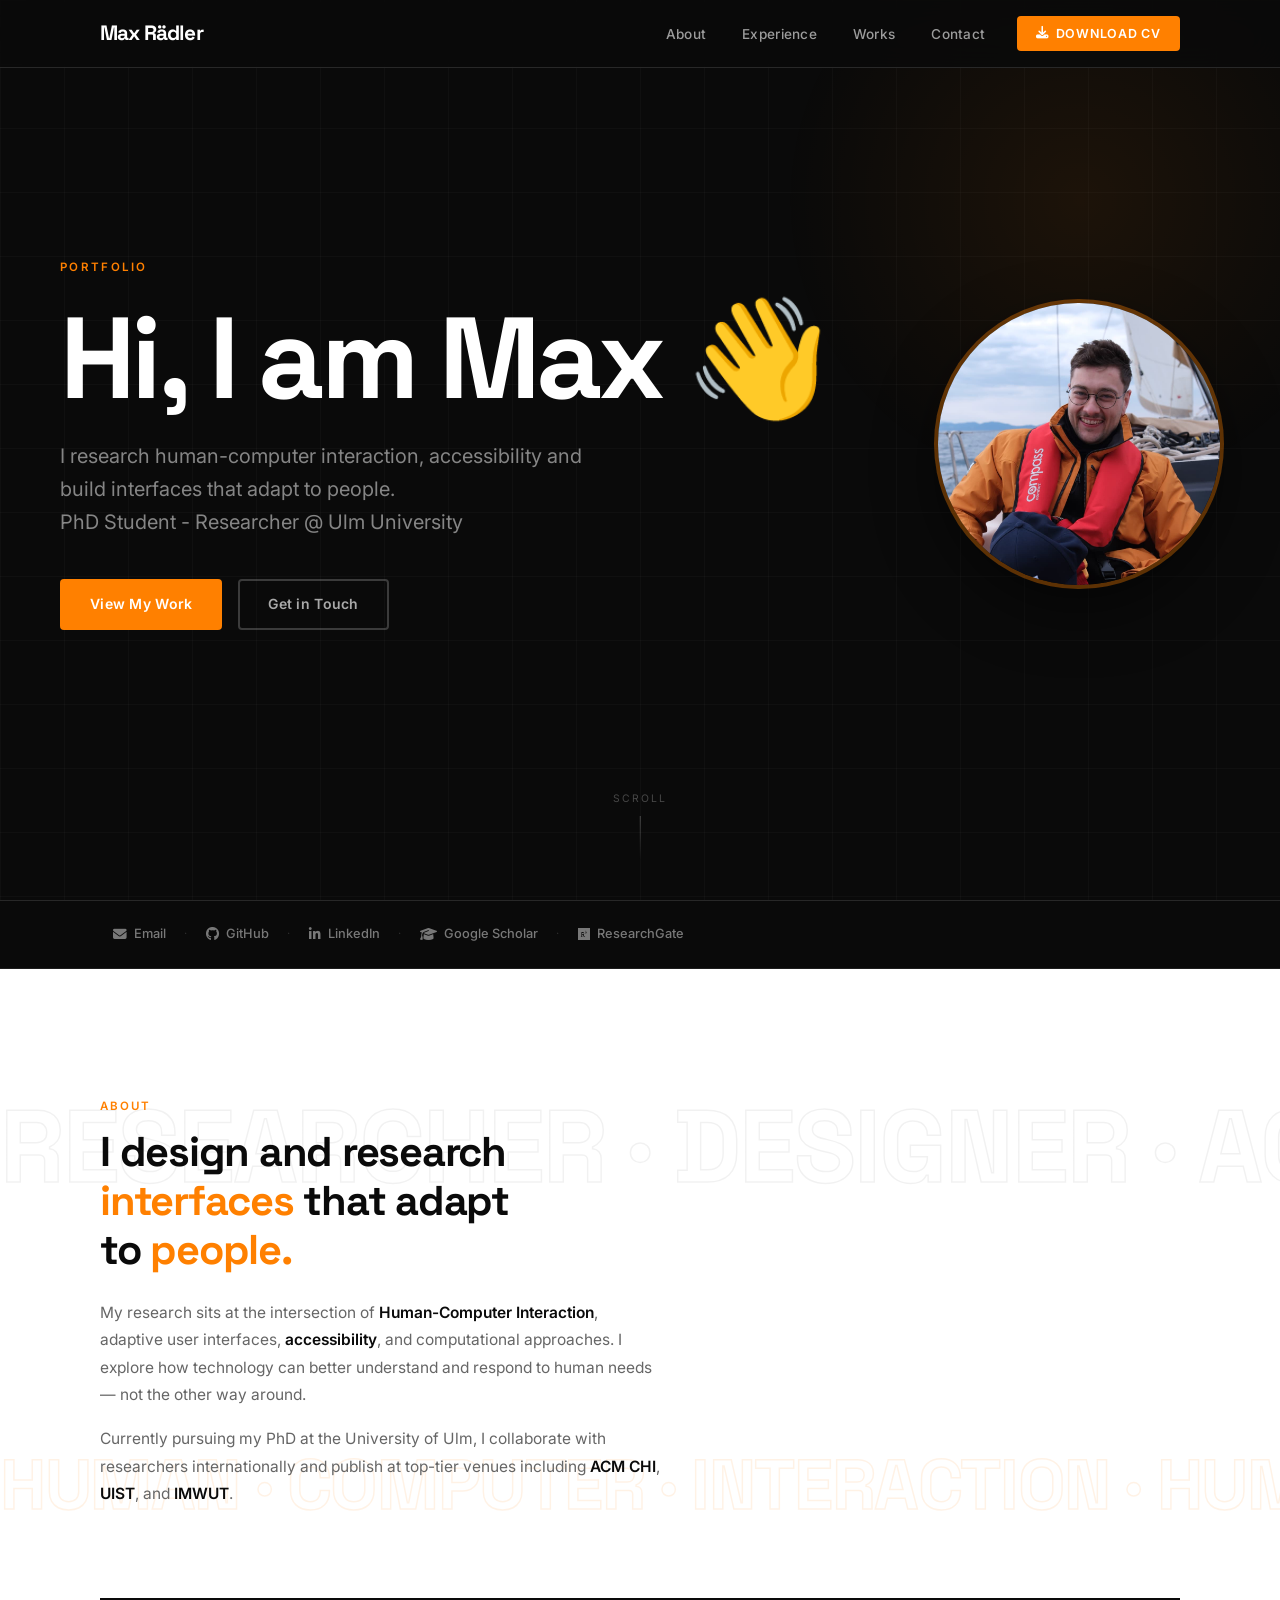
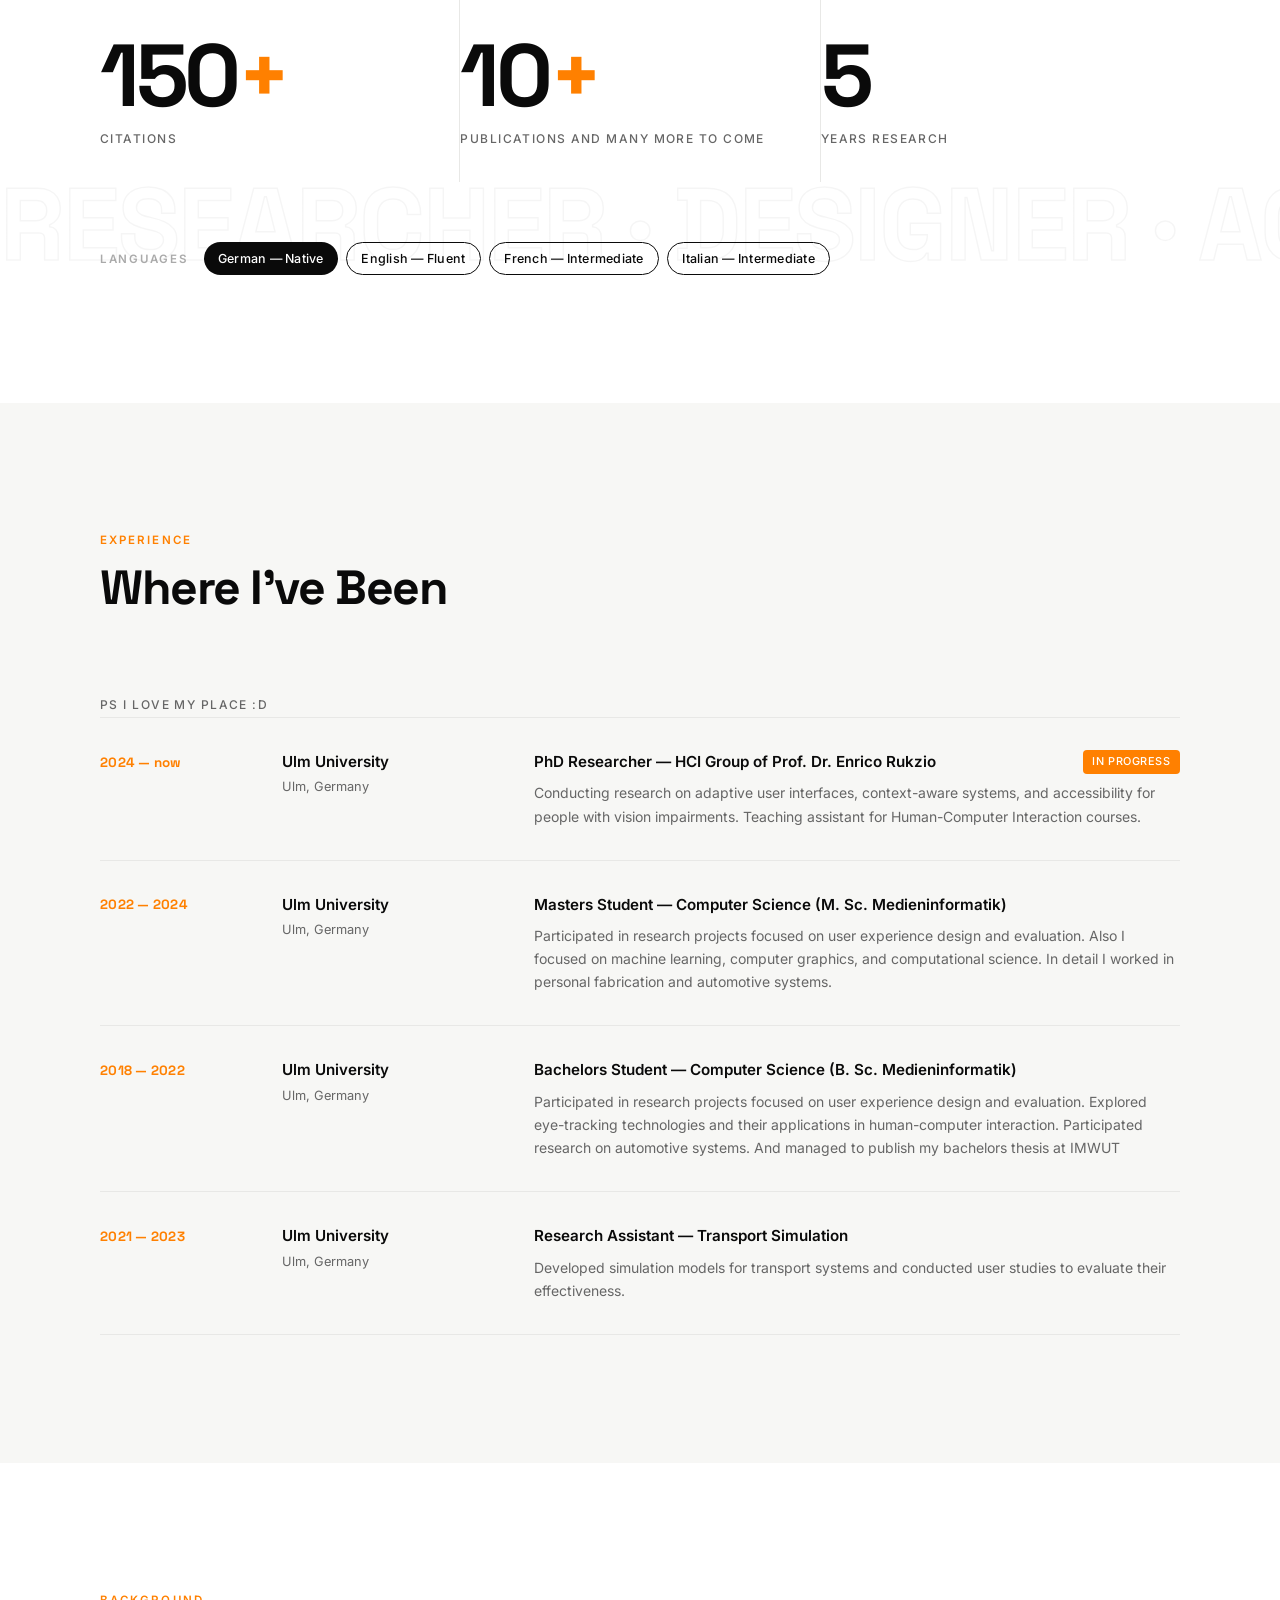
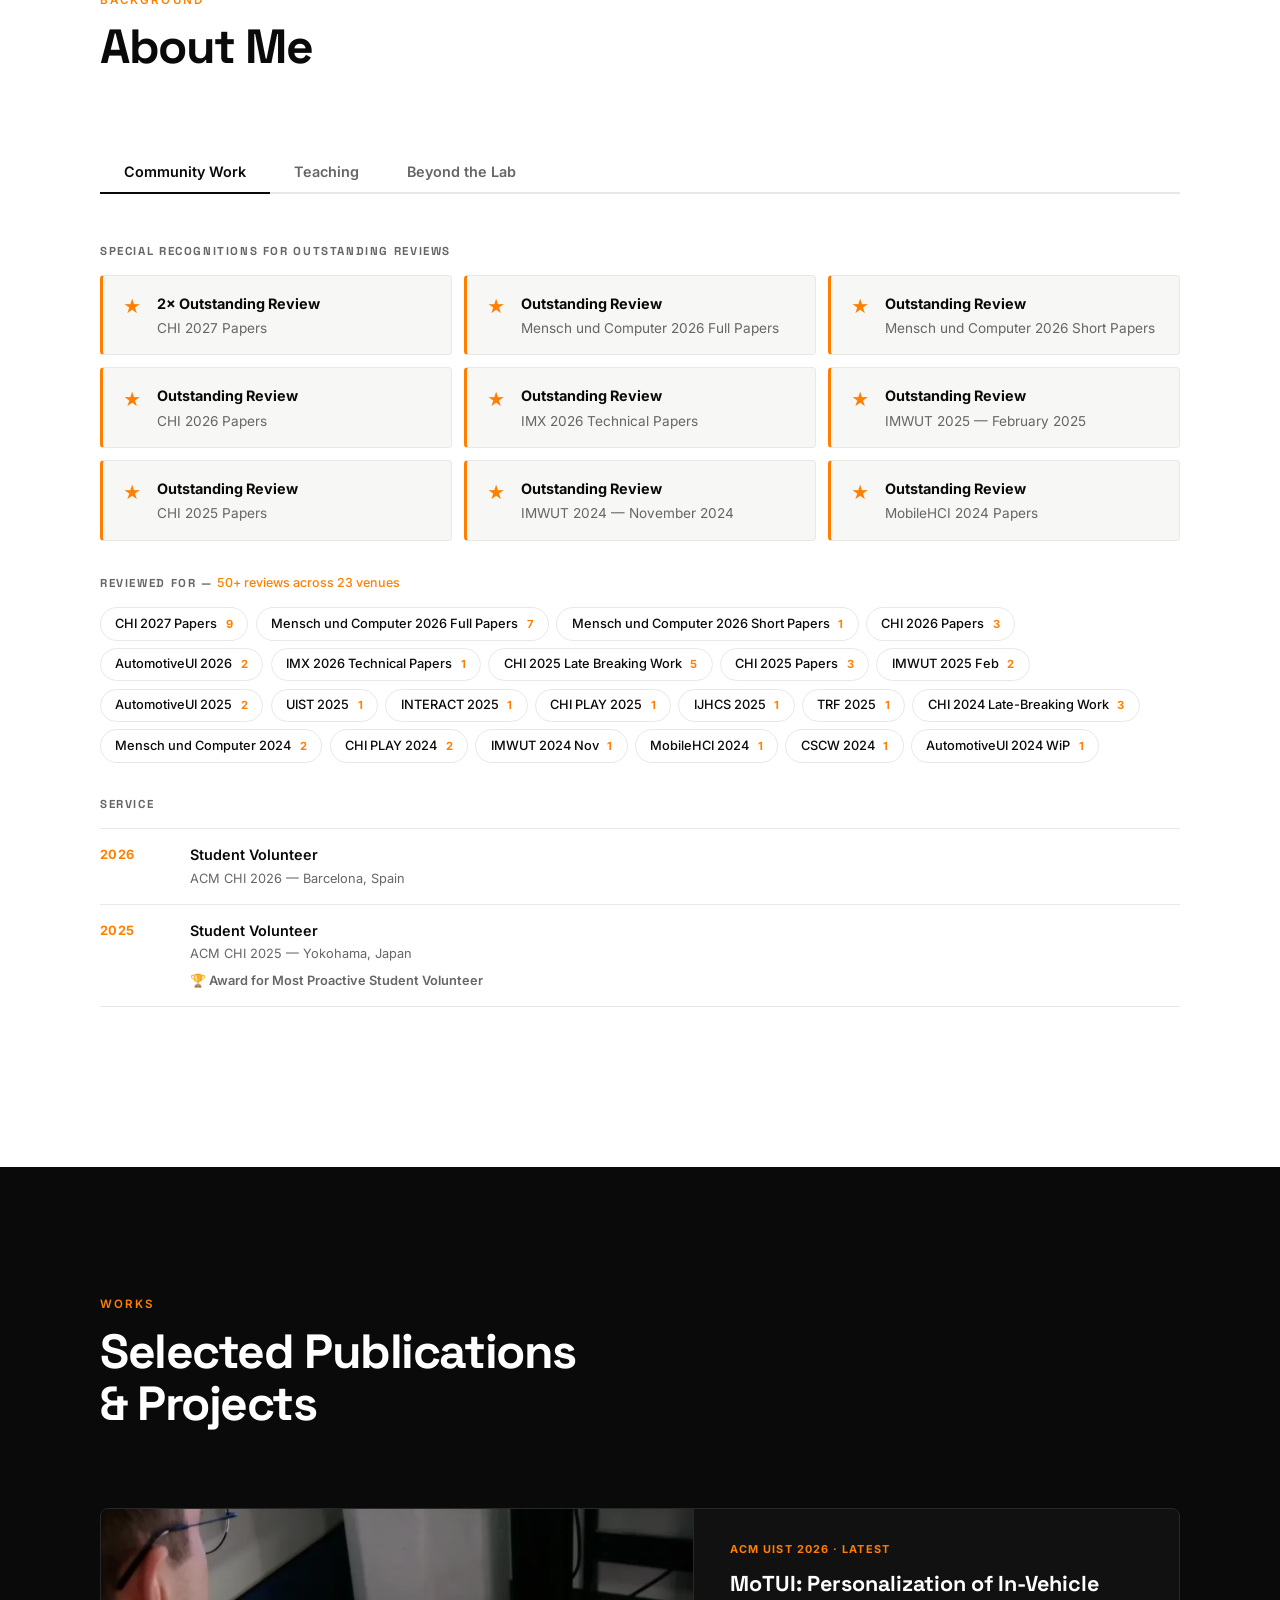
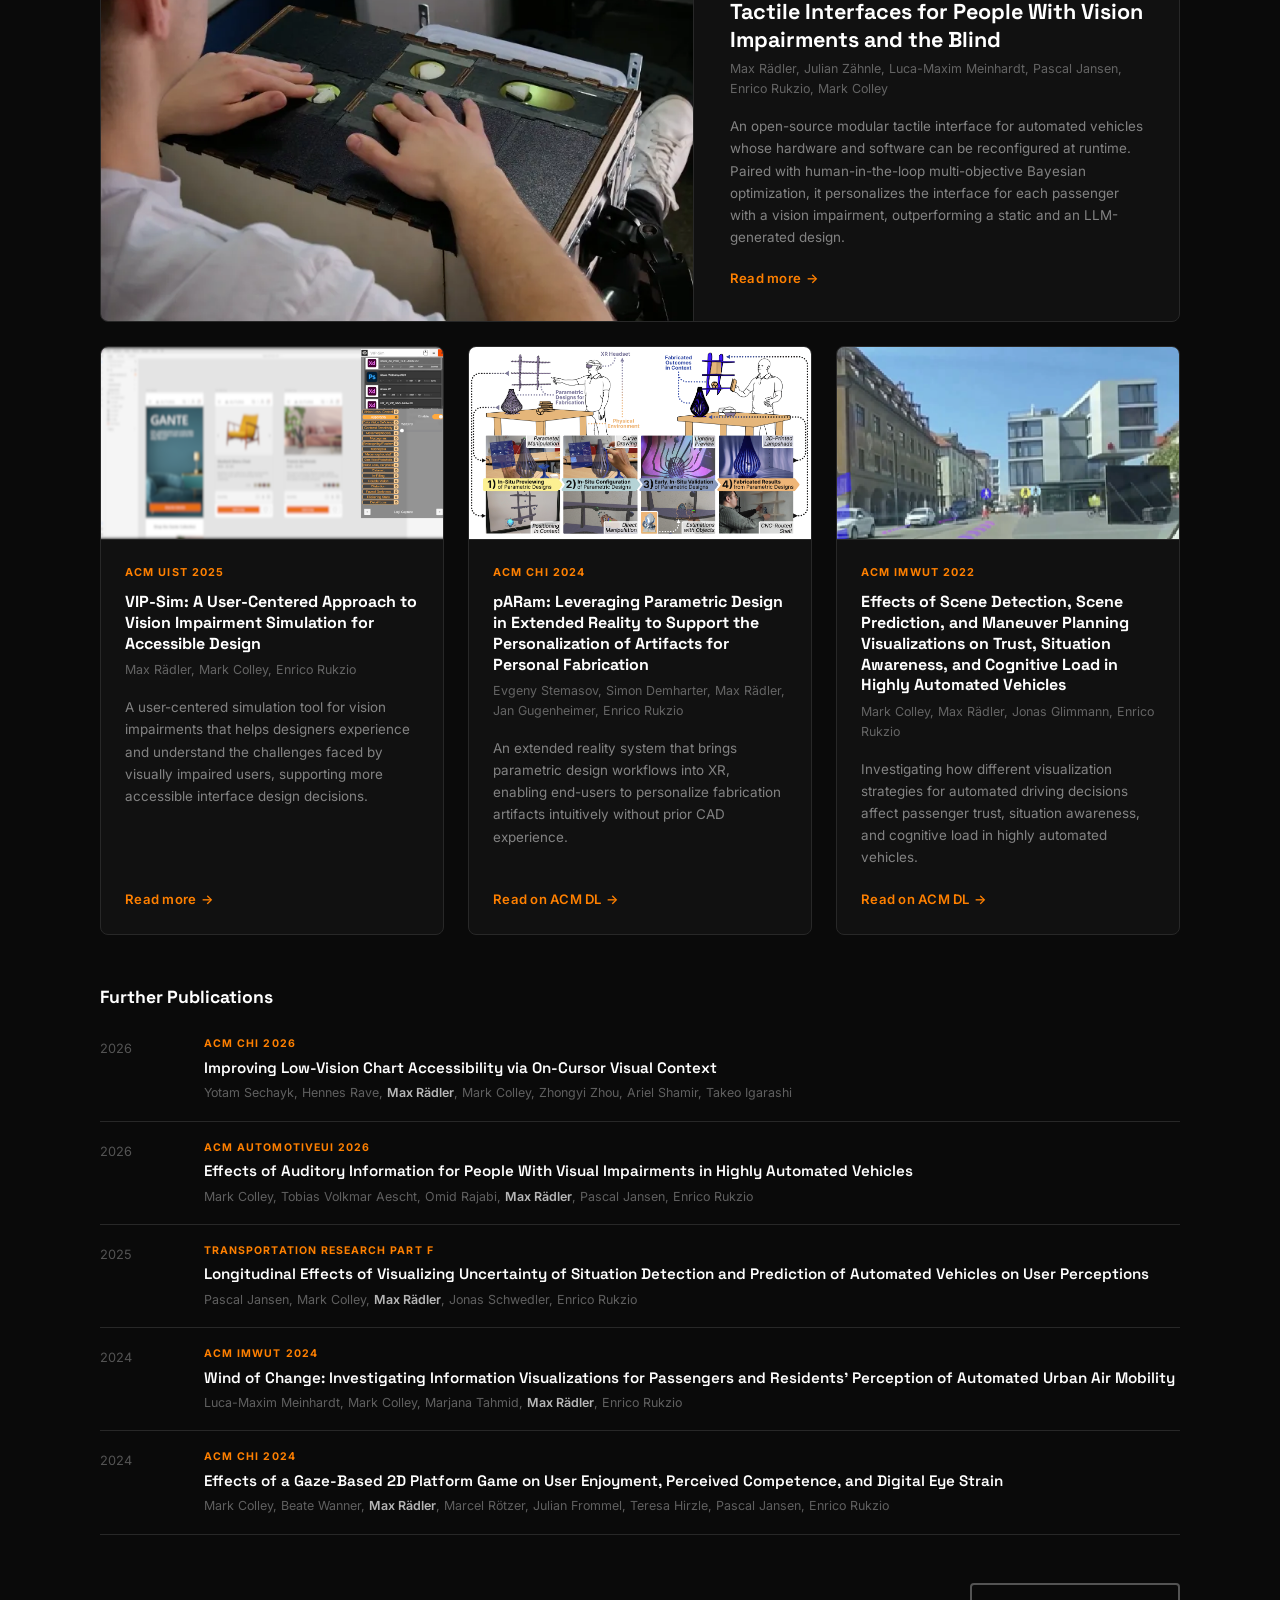
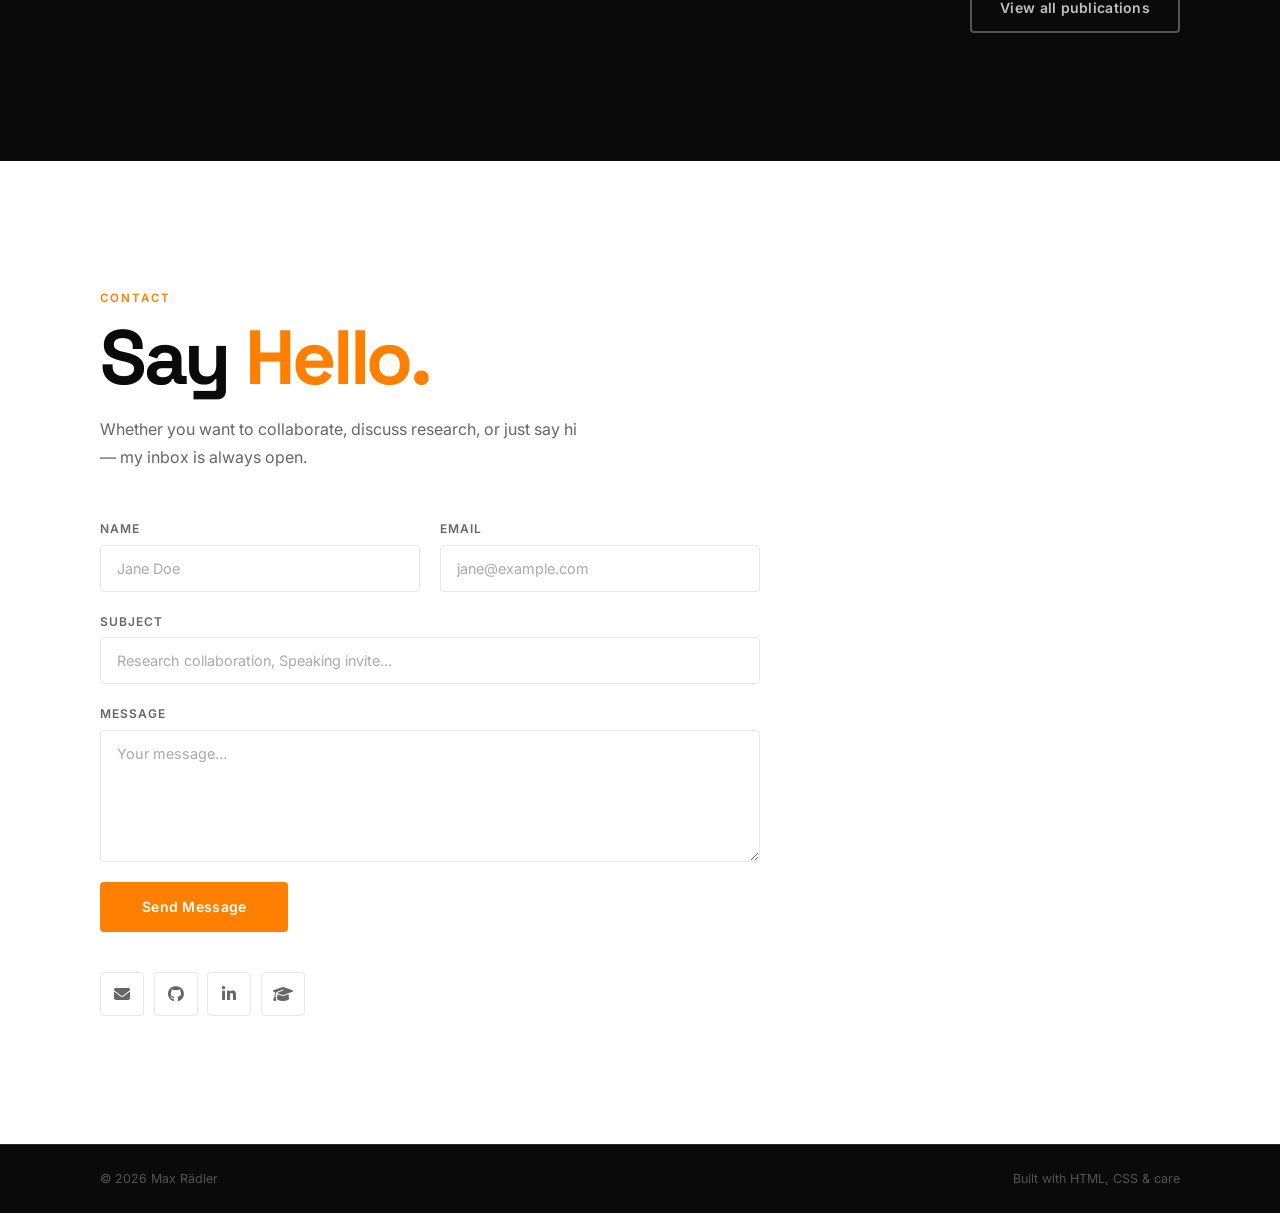
==== commit 0e1abcd9: "Updated Review Experience post CHI reviews" ====
--- a/index.html
+++ b/index.html
@@ -252,6 +252,27 @@
               <div class="outstanding-card">
                 <span class="outstanding-star">★</span>
                 <div>
+                  <span class="outstanding-label">2× Outstanding Review</span>
+                  <p>CHI 2027 Papers</p>
+                </div>
+              </div>
+              <div class="outstanding-card">
+                <span class="outstanding-star">★</span>
+                <div>
+                  <span class="outstanding-label">Outstanding Review</span>
+                  <p>Mensch und Computer 2026 Full Papers</p>
+                </div>
+              </div>
+              <div class="outstanding-card">
+                <span class="outstanding-star">★</span>
+                <div>
+                  <span class="outstanding-label">Outstanding Review</span>
+                  <p>Mensch und Computer 2026 Short Papers</p>
+                </div>
+              </div>
+              <div class="outstanding-card">
+                <span class="outstanding-star">★</span>
+                <div>
                   <span class="outstanding-label">Outstanding Review</span>
                   <p>CHI 2026 Papers</p>
                 </div>
@@ -296,12 +317,15 @@
 
           <!-- Review stat + venues -->
           <div class="community-group">
-            <h4 class="community-group-title">Reviewed For — <span class="community-count">40+ reviews across 20 venues</span></h4>
+            <h4 class="community-group-title">Reviewed For — <span class="community-count">50+ reviews across 23 venues</span></h4>
             <div class="community-tags">
+              <!-- 2027 -->
+              <span class="community-tag">CHI 2027 Papers <b>9</b></span>
               <!-- 2026 -->
-              <span class="community-tag">Mensch und Computer 2026 <b>7</b></span>
+              <span class="community-tag">Mensch und Computer 2026 Full Papers <b>7</b></span>
+              <span class="community-tag">Mensch und Computer 2026 Short Papers <b>1</b></span>
               <span class="community-tag">CHI 2026 Papers <b>3</b></span>
-              <span class="community-tag">AutomotiveUI 2026 <b>1</b></span>
+              <span class="community-tag">AutomotiveUI 2026 <b>2</b></span>
               <span class="community-tag">IMX 2026 Technical Papers <b>1</b></span>
               <!-- 2025 -->
               <span class="community-tag">CHI 2025 Late Breaking Work <b>5</b></span>
@@ -358,7 +382,7 @@
               <span class="teaching-stat-label">Bachelor Theses</span>
             </div>
             <div class="teaching-stat-item">
-              <span class="teaching-stat-num">2</span>
+              <span class="teaching-stat-num">4</span>
               <span class="teaching-stat-label">Master Theses</span>
             </div>
             <div class="teaching-stat-item">
@@ -376,7 +400,7 @@
               </div>
               <div class="supervision-row">
                 <span class="supervision-year">2026</span>
-                <span>4</span><span>—</span><span>3</span>
+                <span>7</span><span>2</span><span>3</span>
               </div>
               <div class="supervision-row">
                 <span class="supervision-year">2025</span>
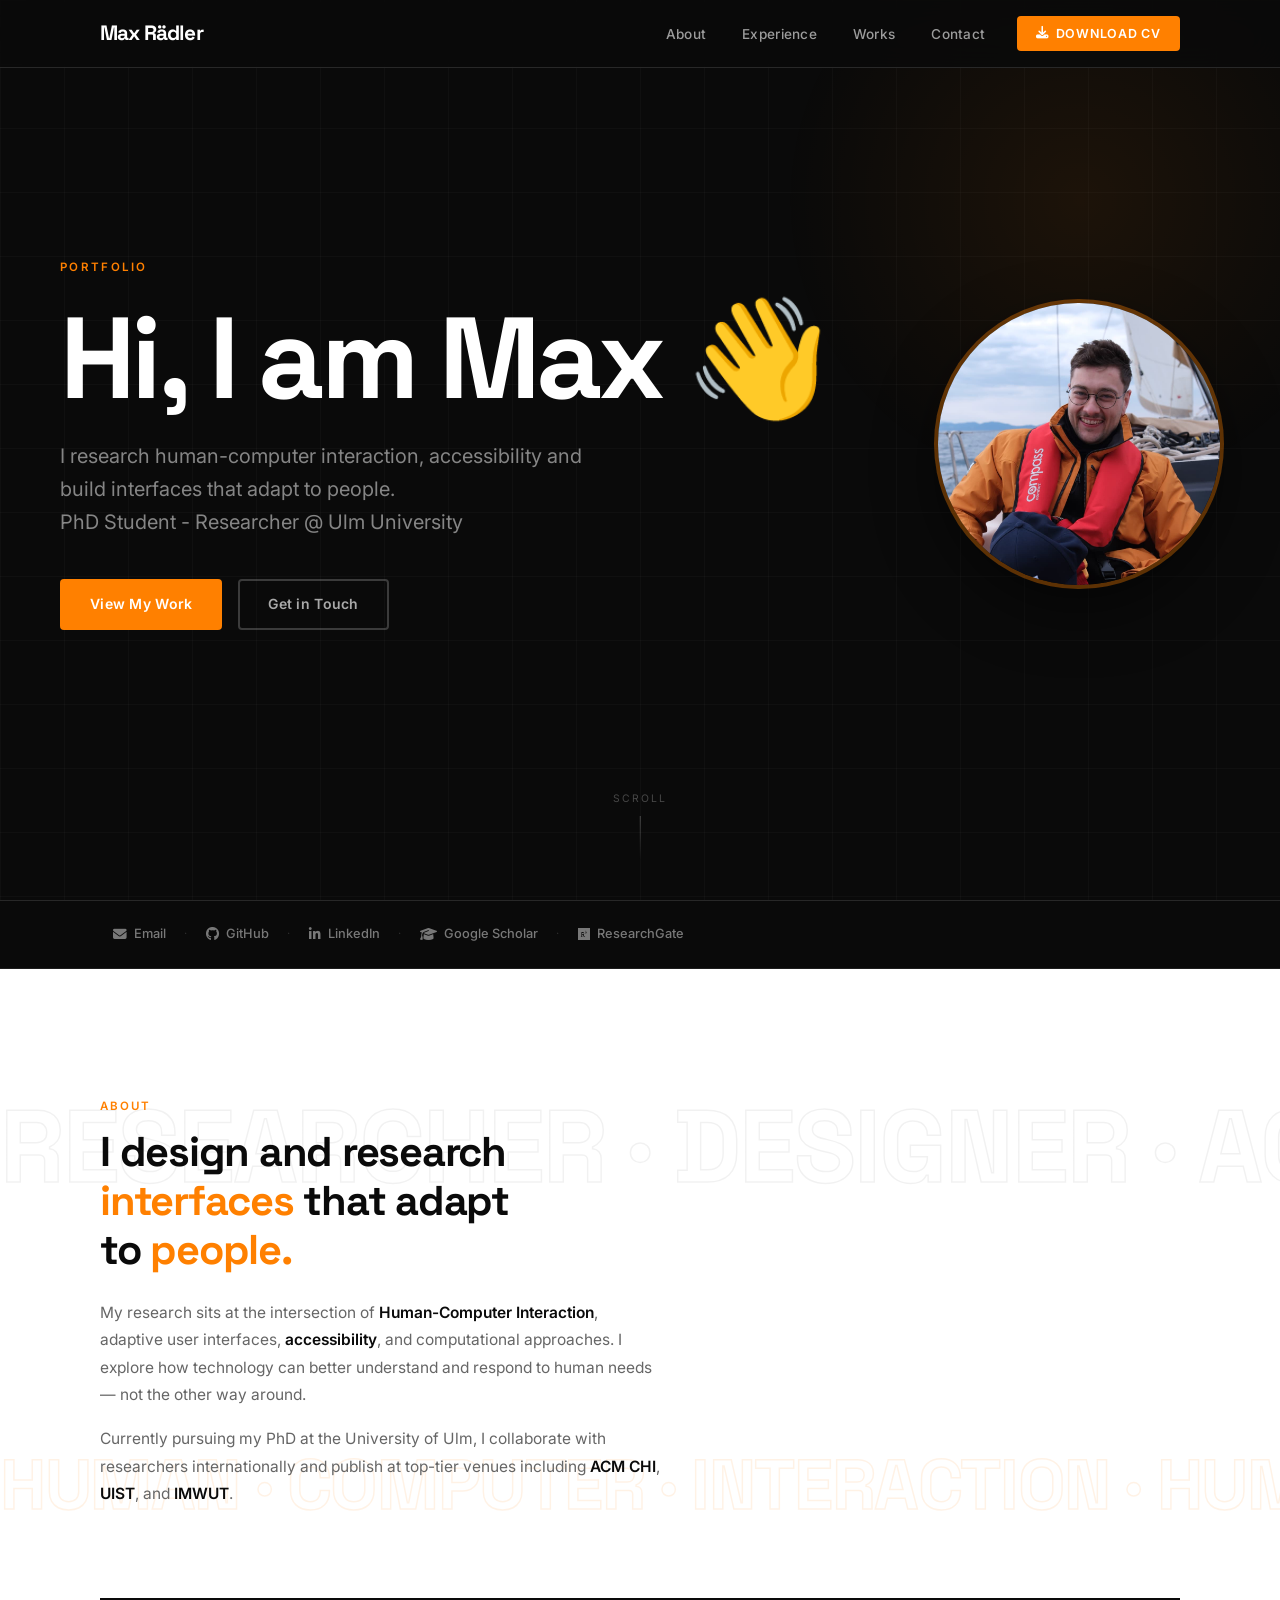
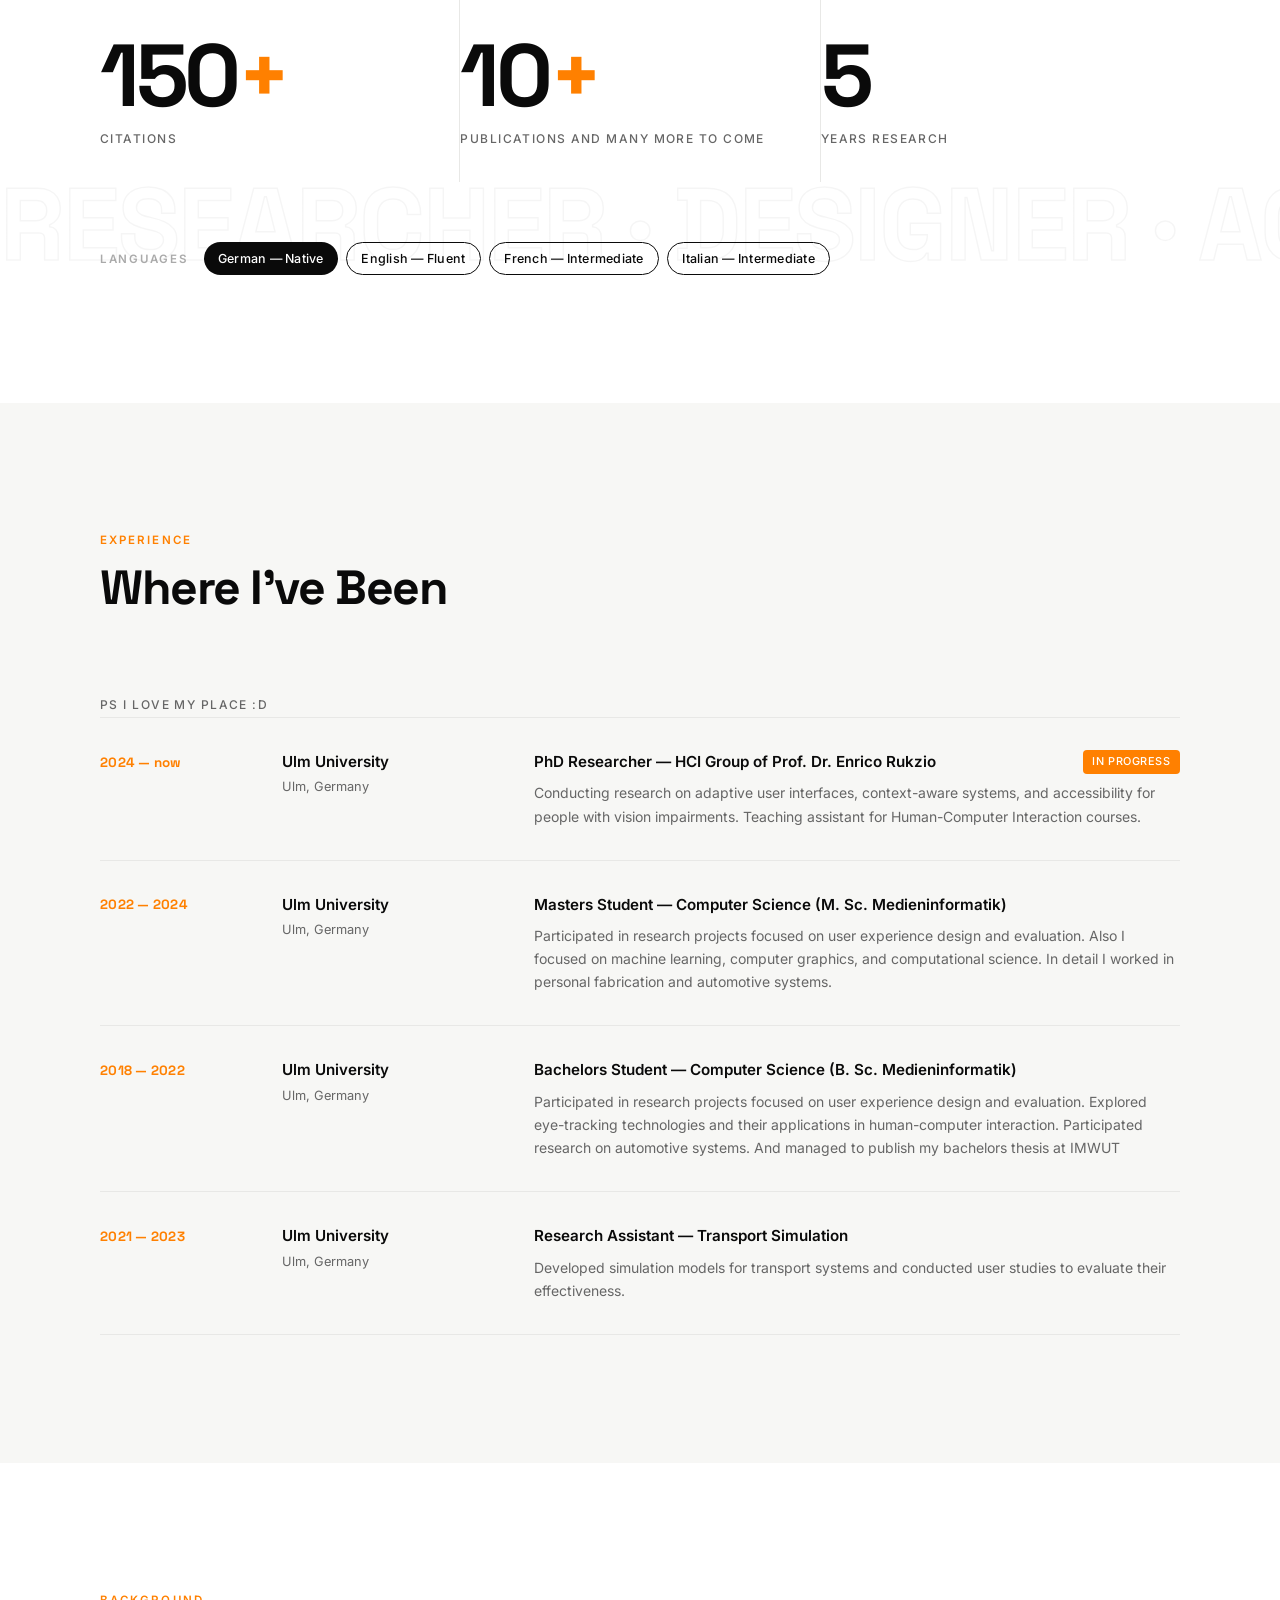
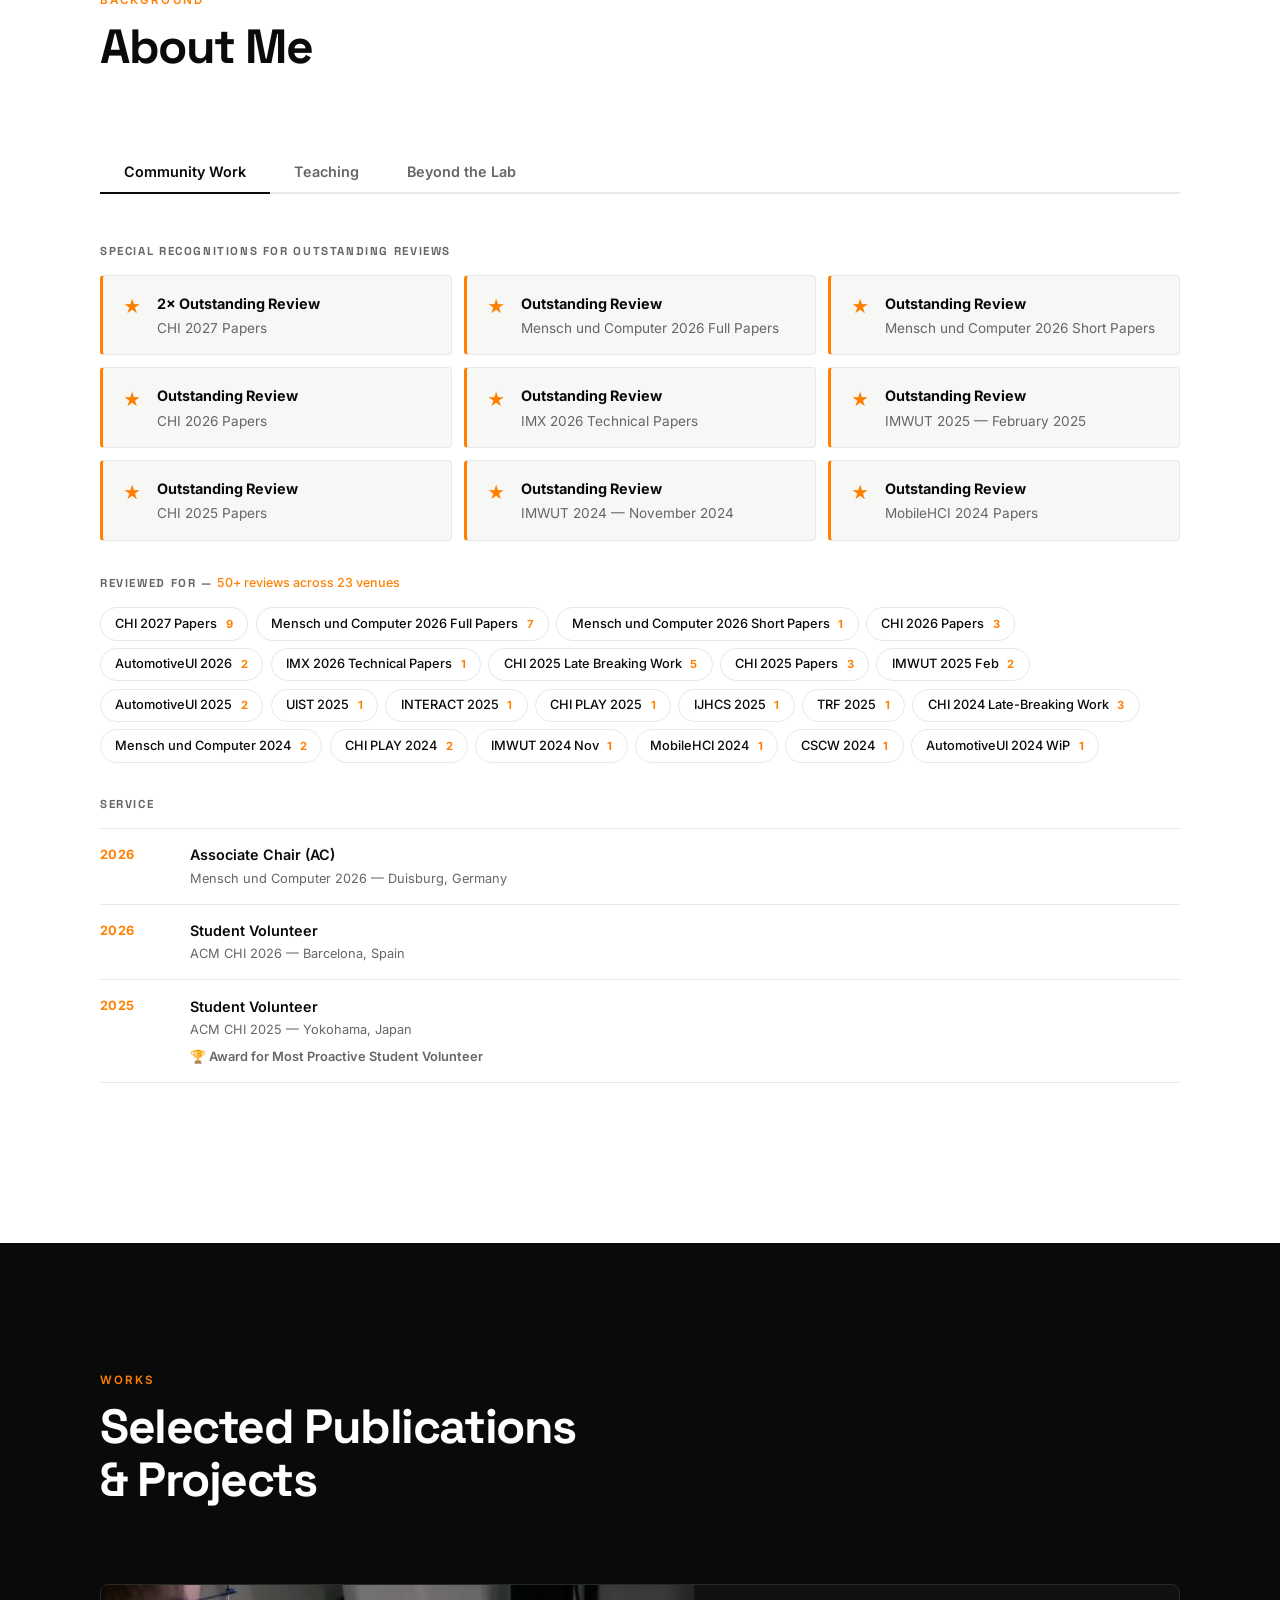
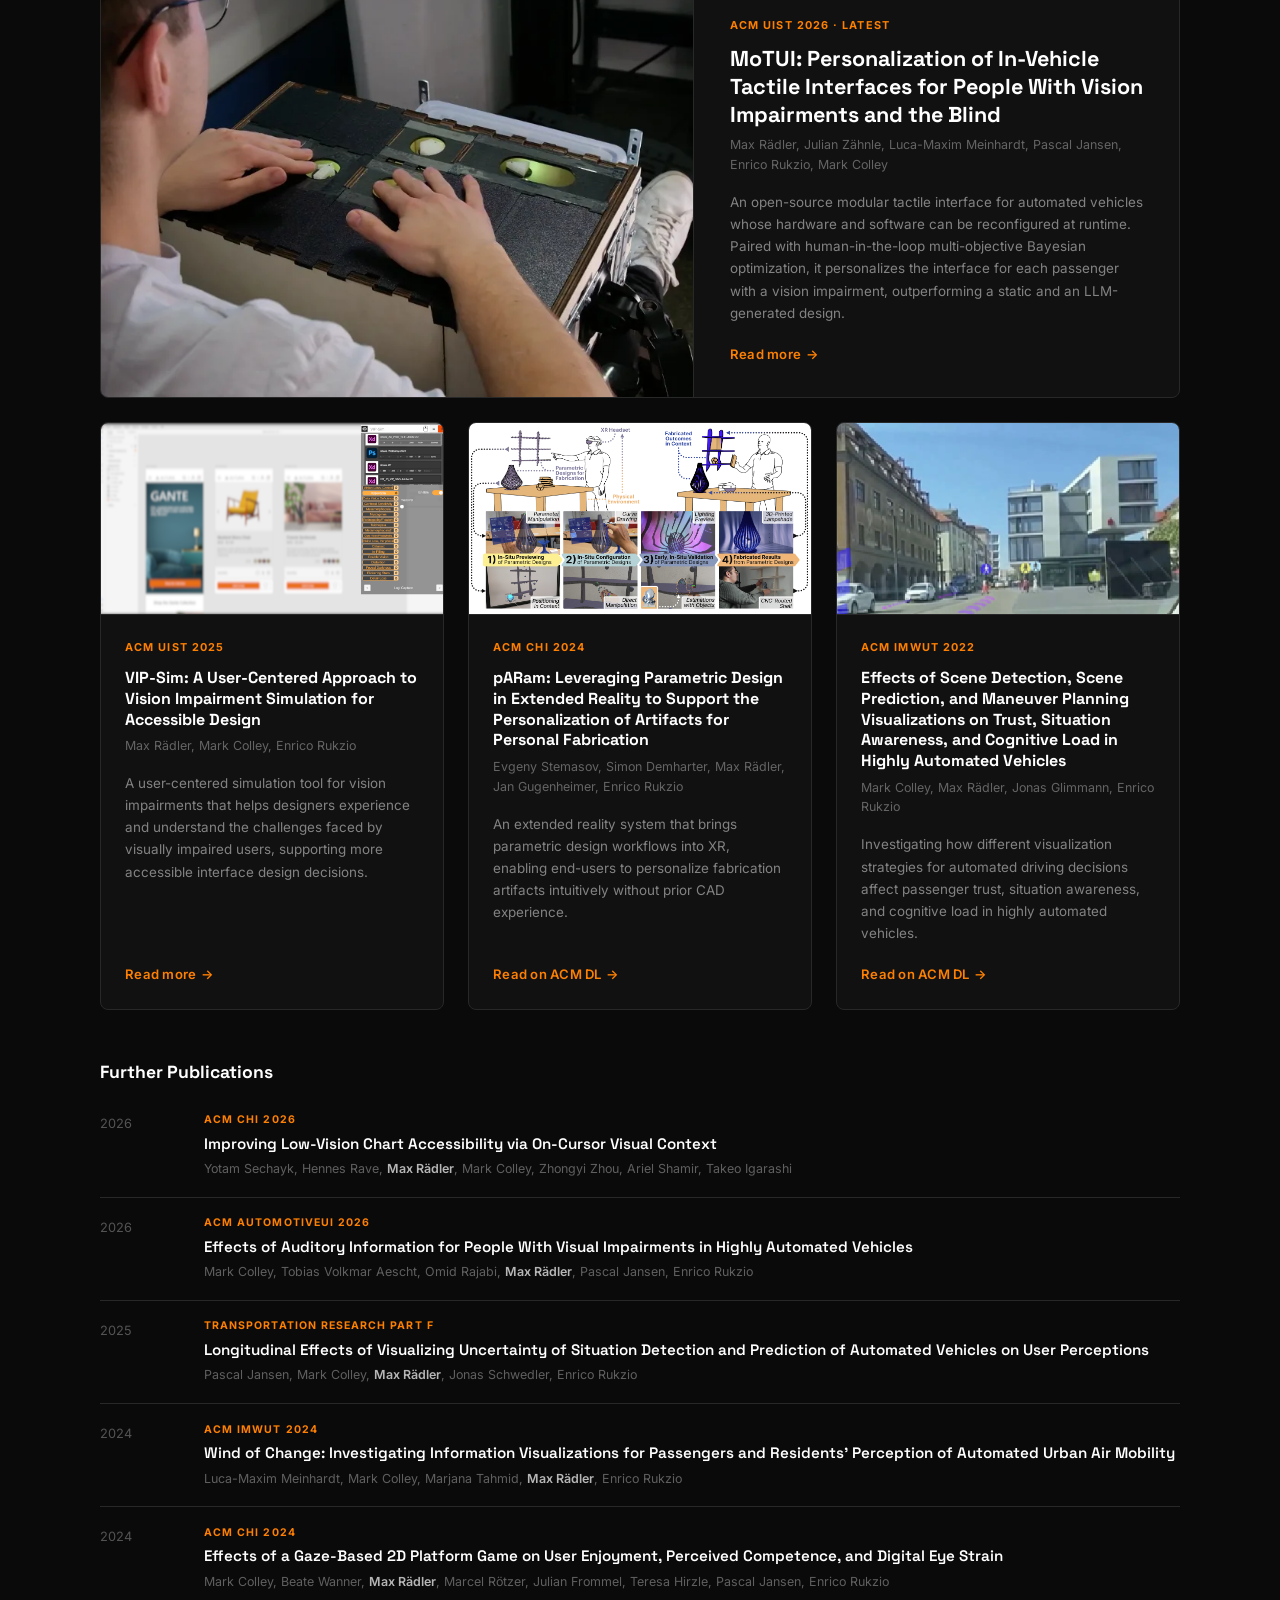
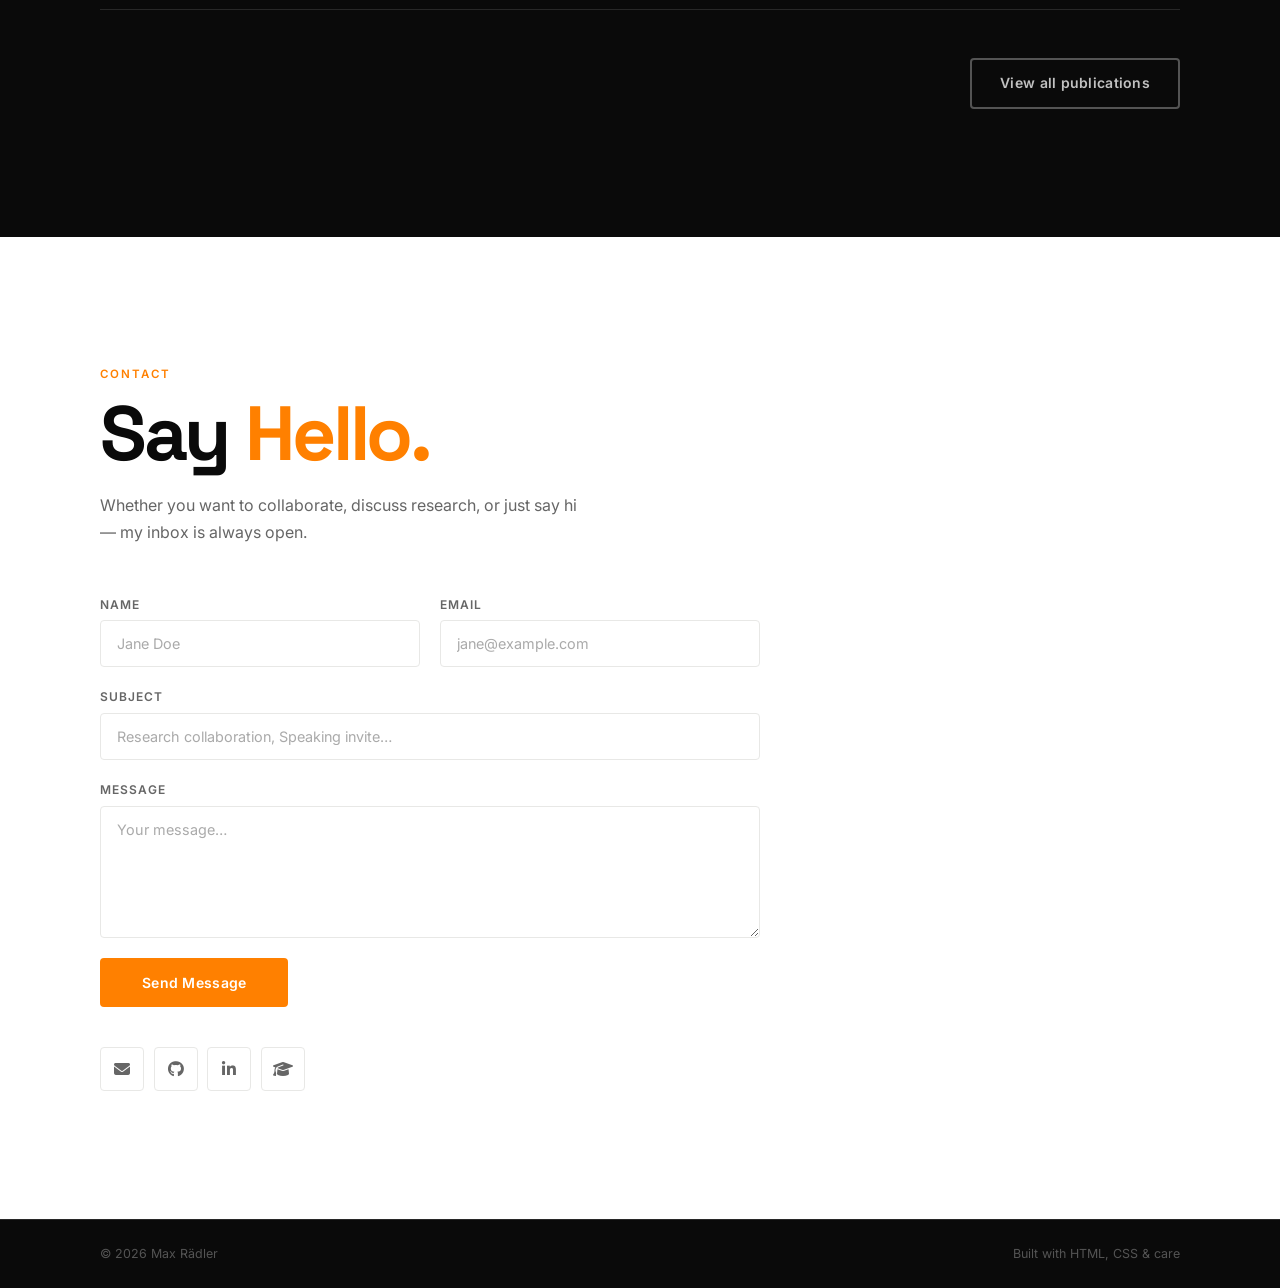
==== commit 8fdbafe7: "Added AC duties" ====
--- a/index.html
+++ b/index.html
@@ -355,6 +355,13 @@
               <div class="service-item">
                 <span class="service-year">2026</span>
                 <div class="service-detail">
+                  <strong>Associate Chair (AC)</strong>
+                  <span>Mensch und Computer 2026 — Duisburg, Germany</span>
+                </div>
+              </div>
+              <div class="service-item">
+                <span class="service-year">2026</span>
+                <div class="service-detail">
                   <strong>Student Volunteer</strong>
                   <span>ACM CHI 2026 — Barcelona, Spain</span>
                 </div>
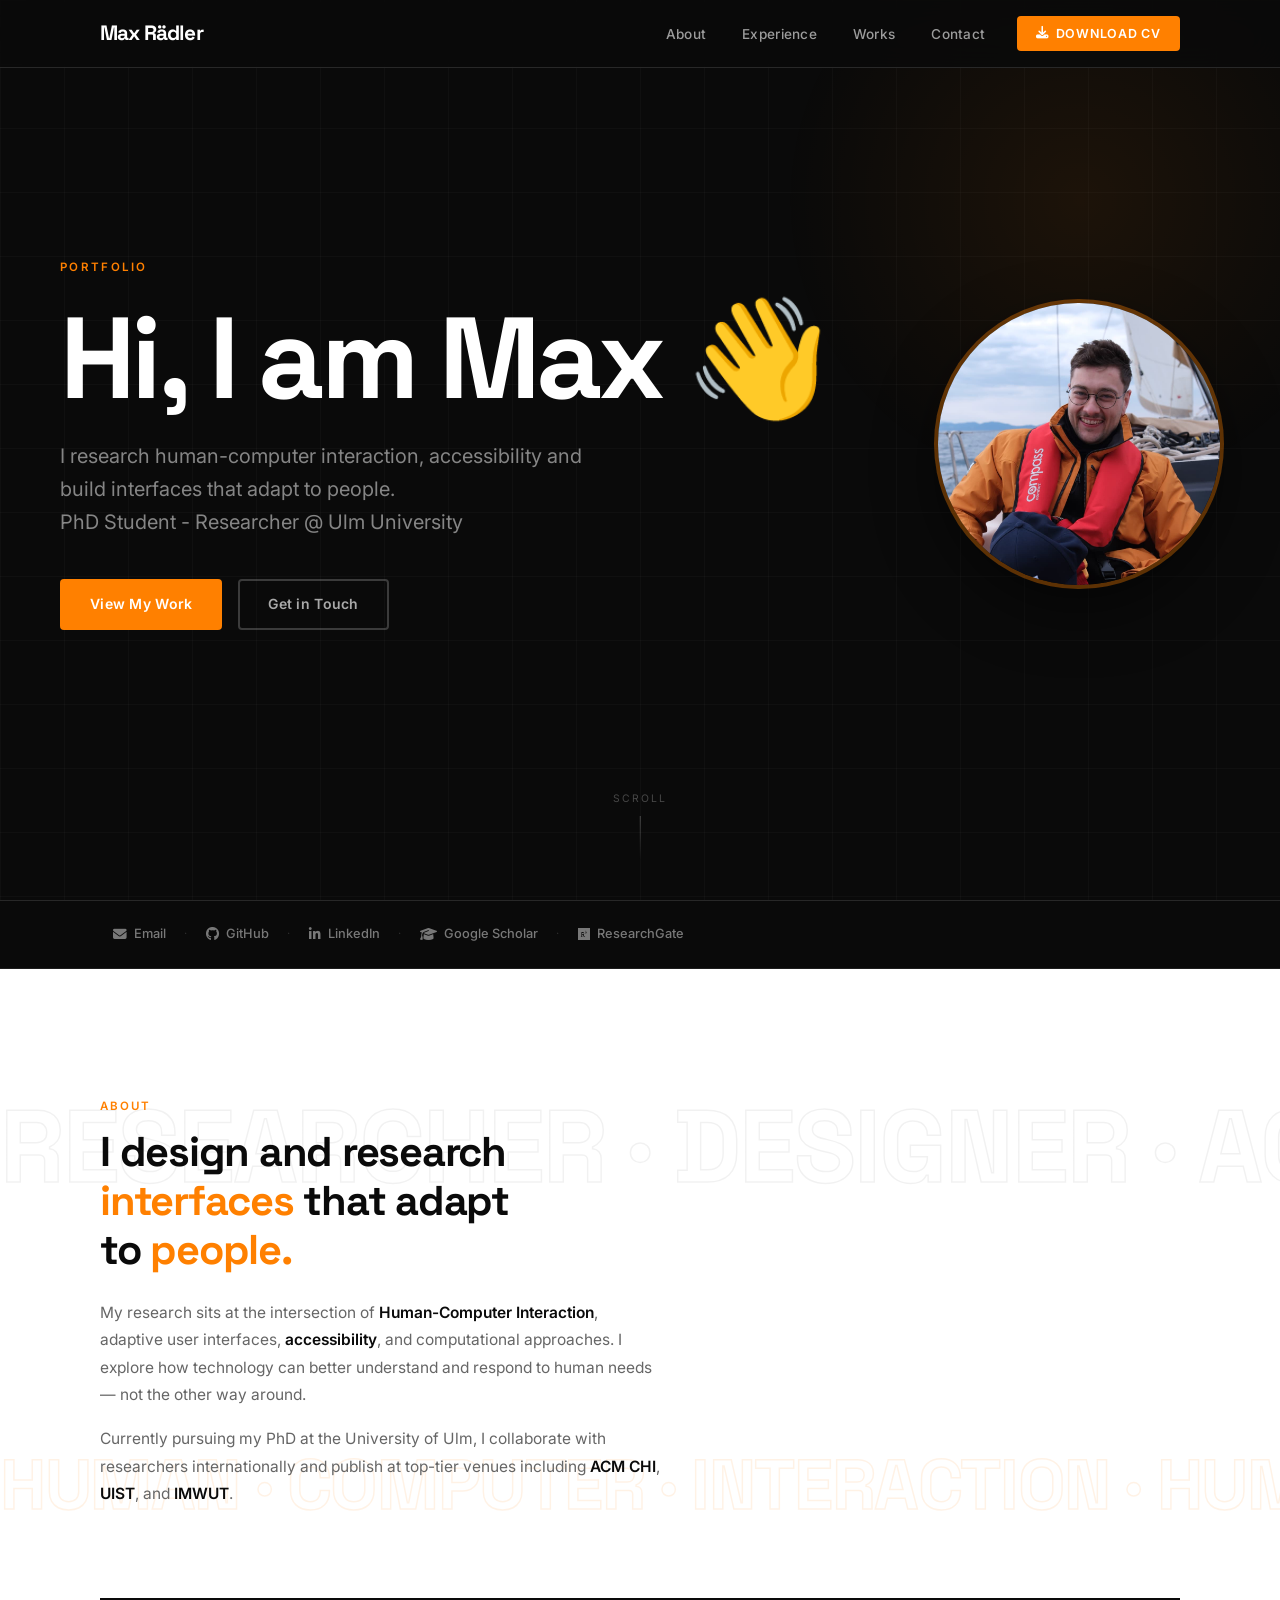
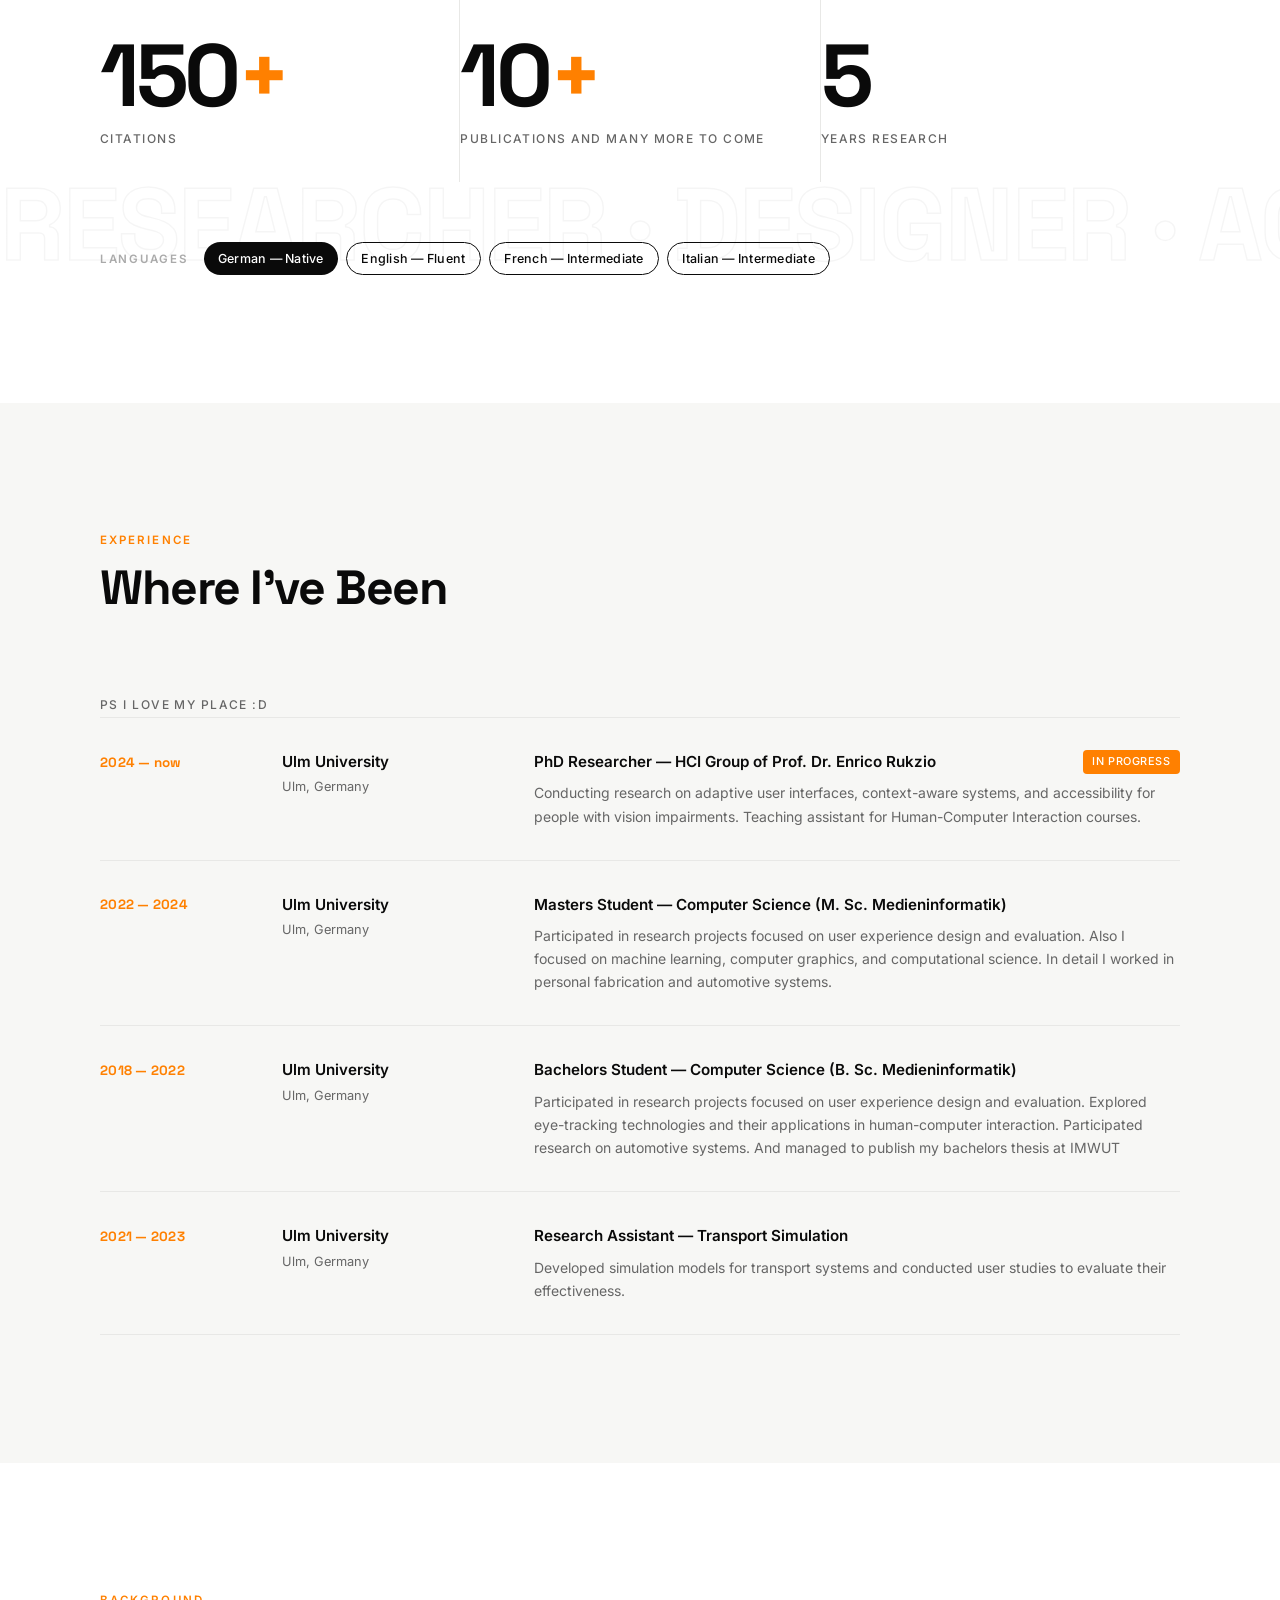
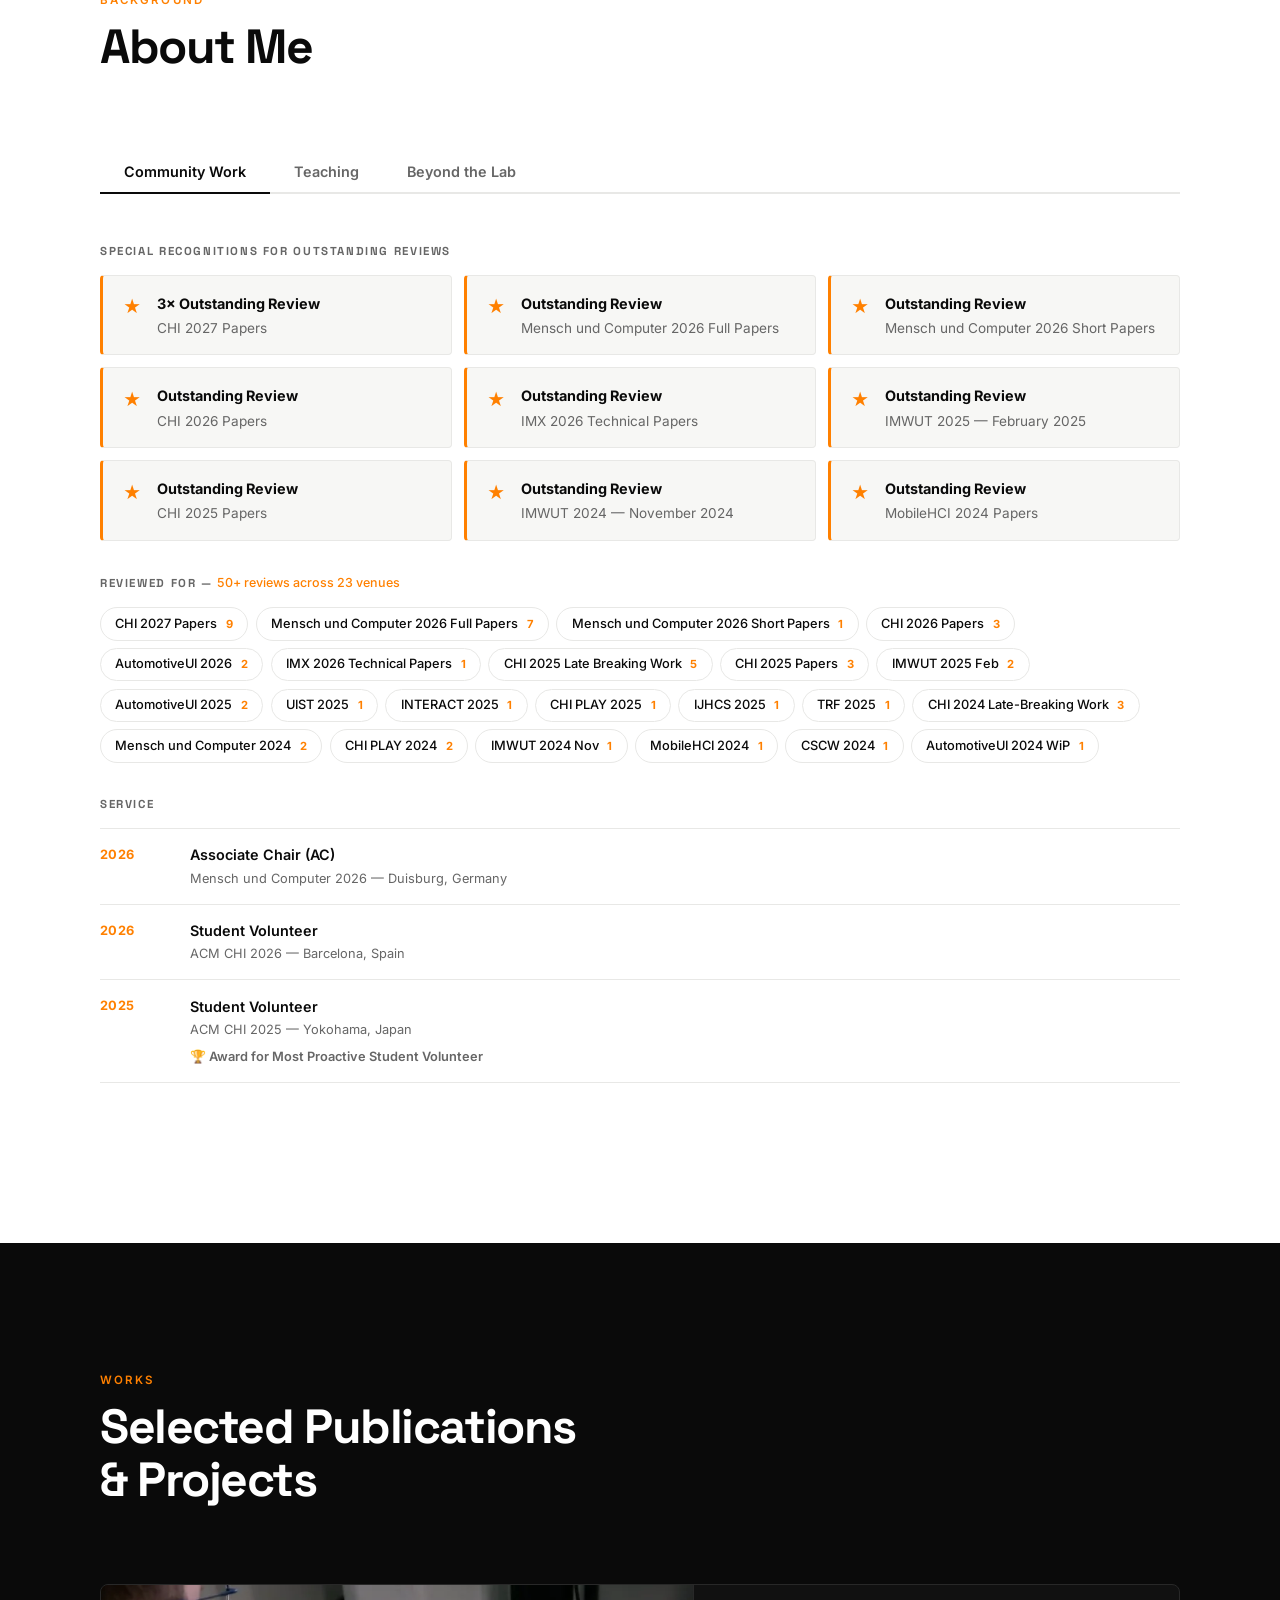
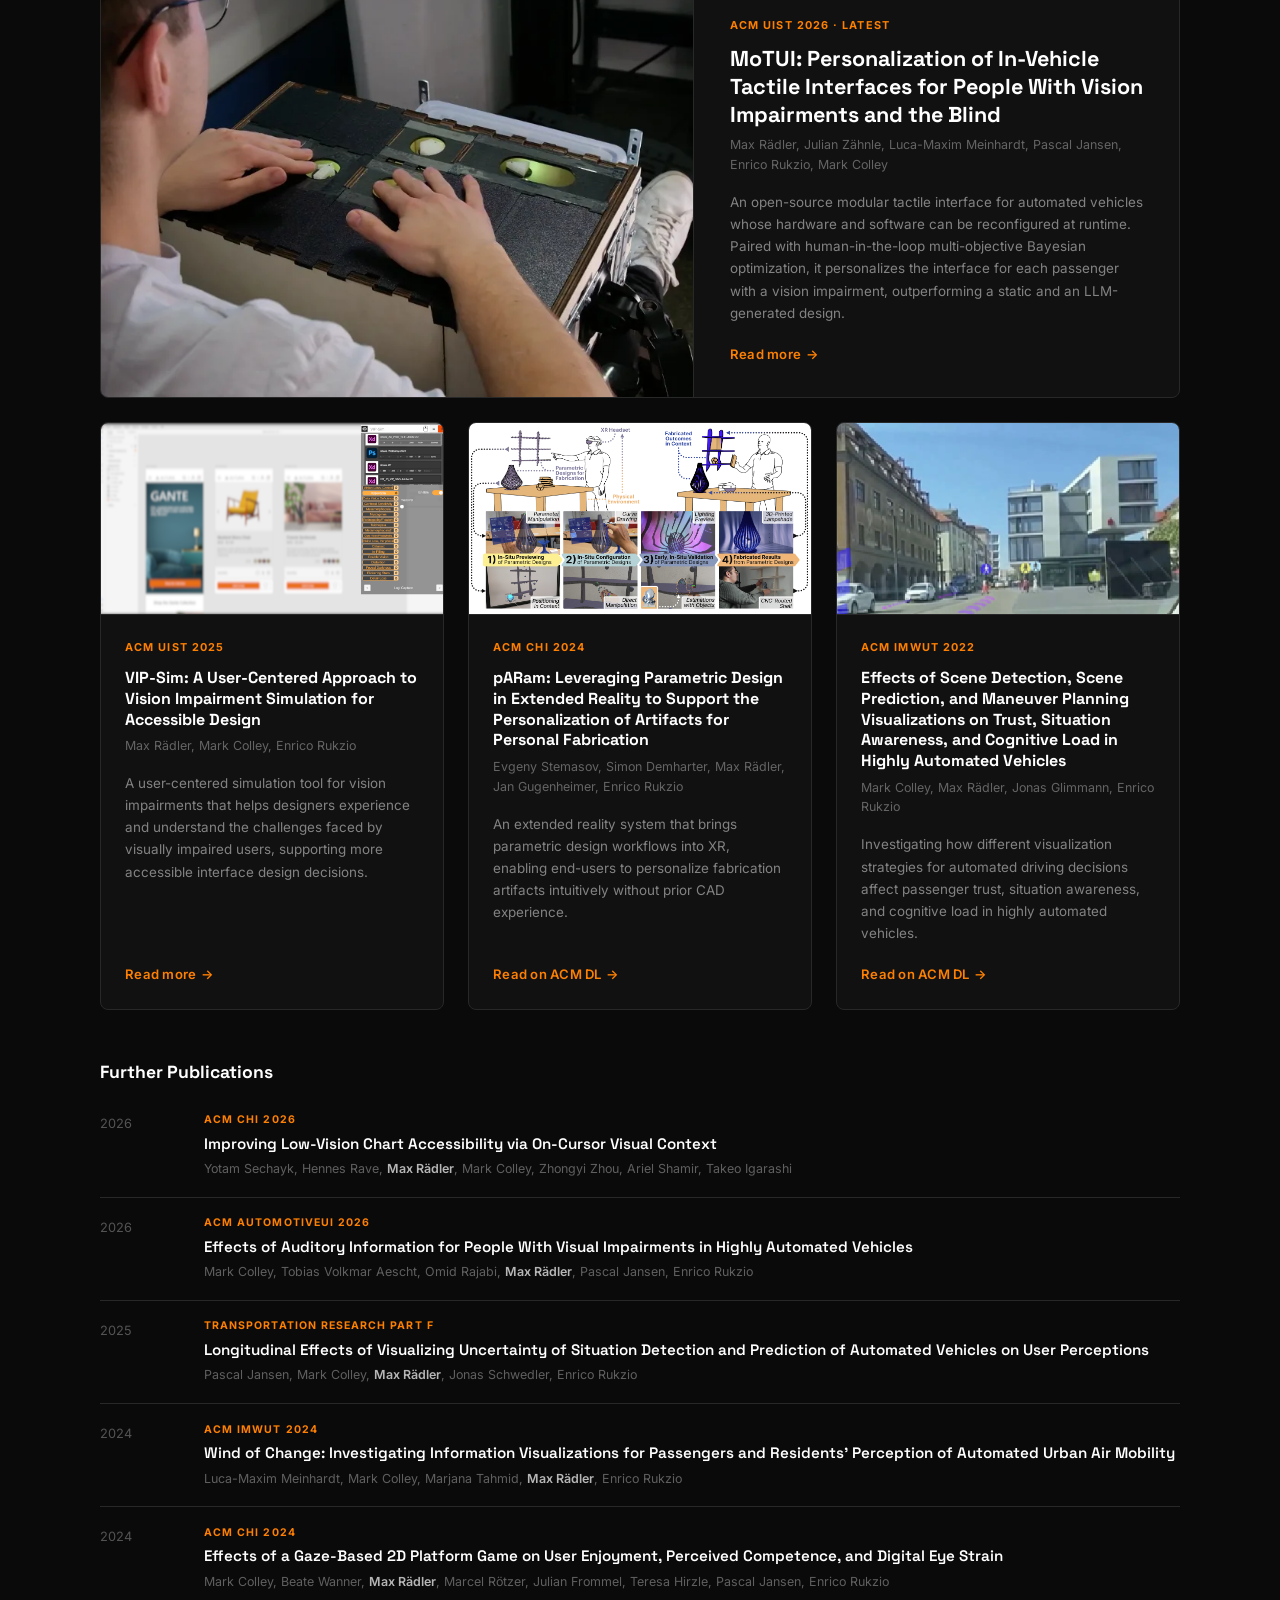
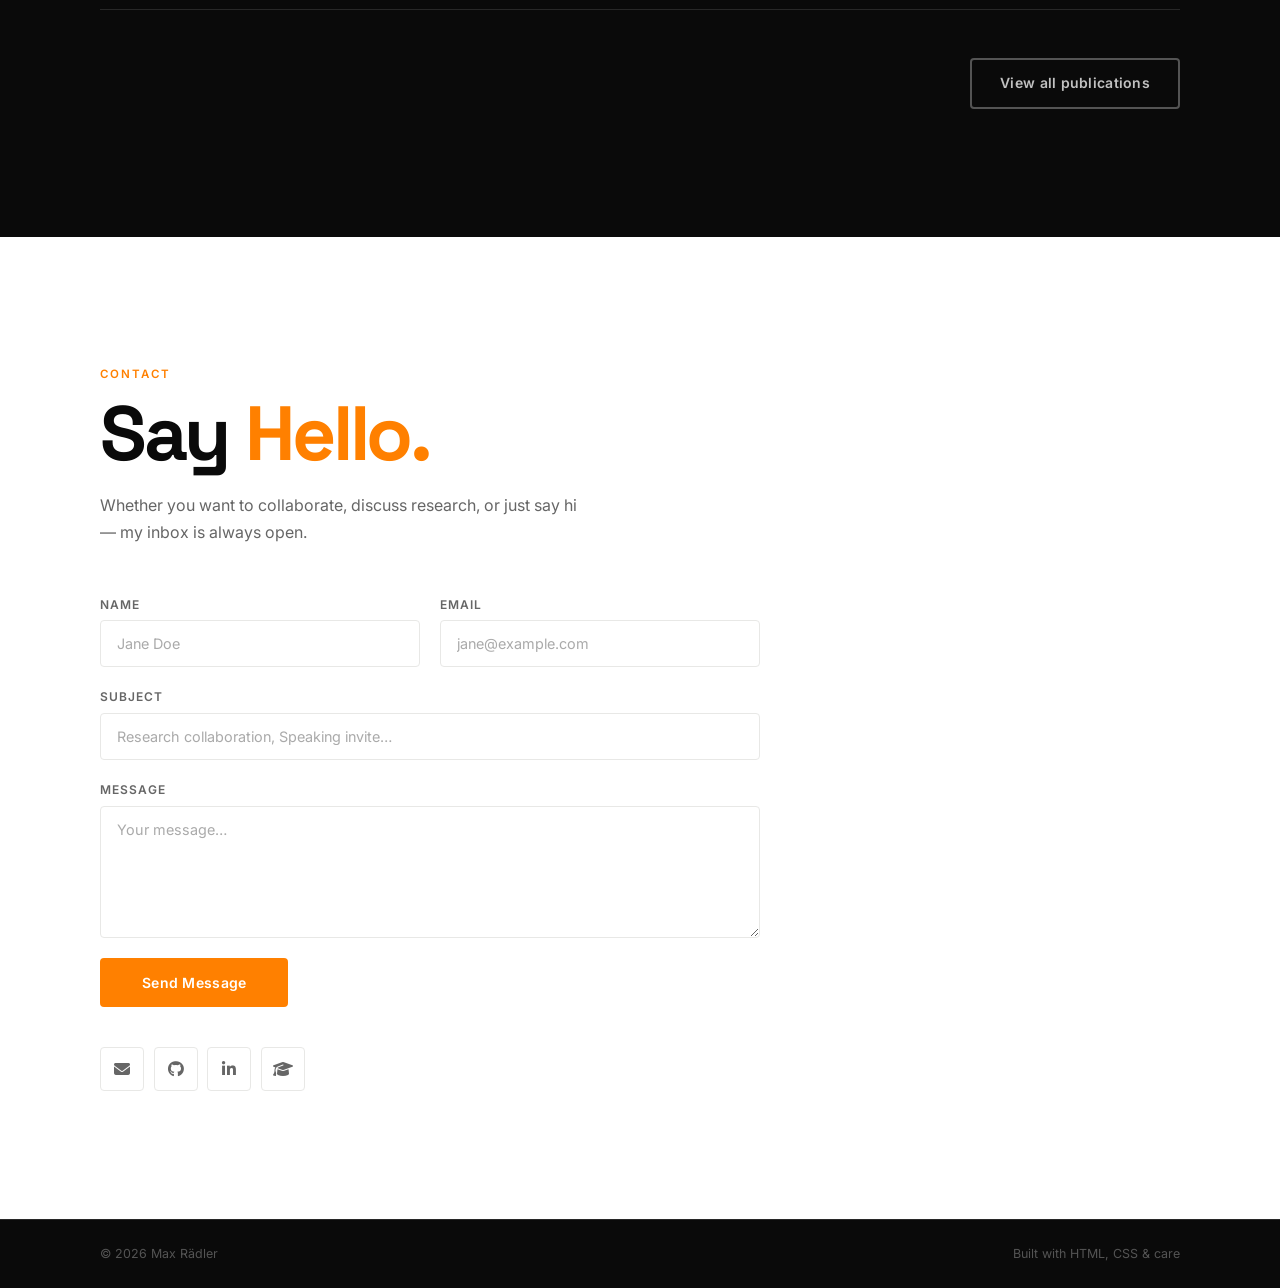
==== commit ae391c4d: "Uptdated number of Outstanding reviews" ====
--- a/index.html
+++ b/index.html
@@ -252,7 +252,7 @@
               <div class="outstanding-card">
                 <span class="outstanding-star">★</span>
                 <div>
-                  <span class="outstanding-label">2× Outstanding Review</span>
+                  <span class="outstanding-label">3× Outstanding Review</span>
                   <p>CHI 2027 Papers</p>
                 </div>
               </div>
